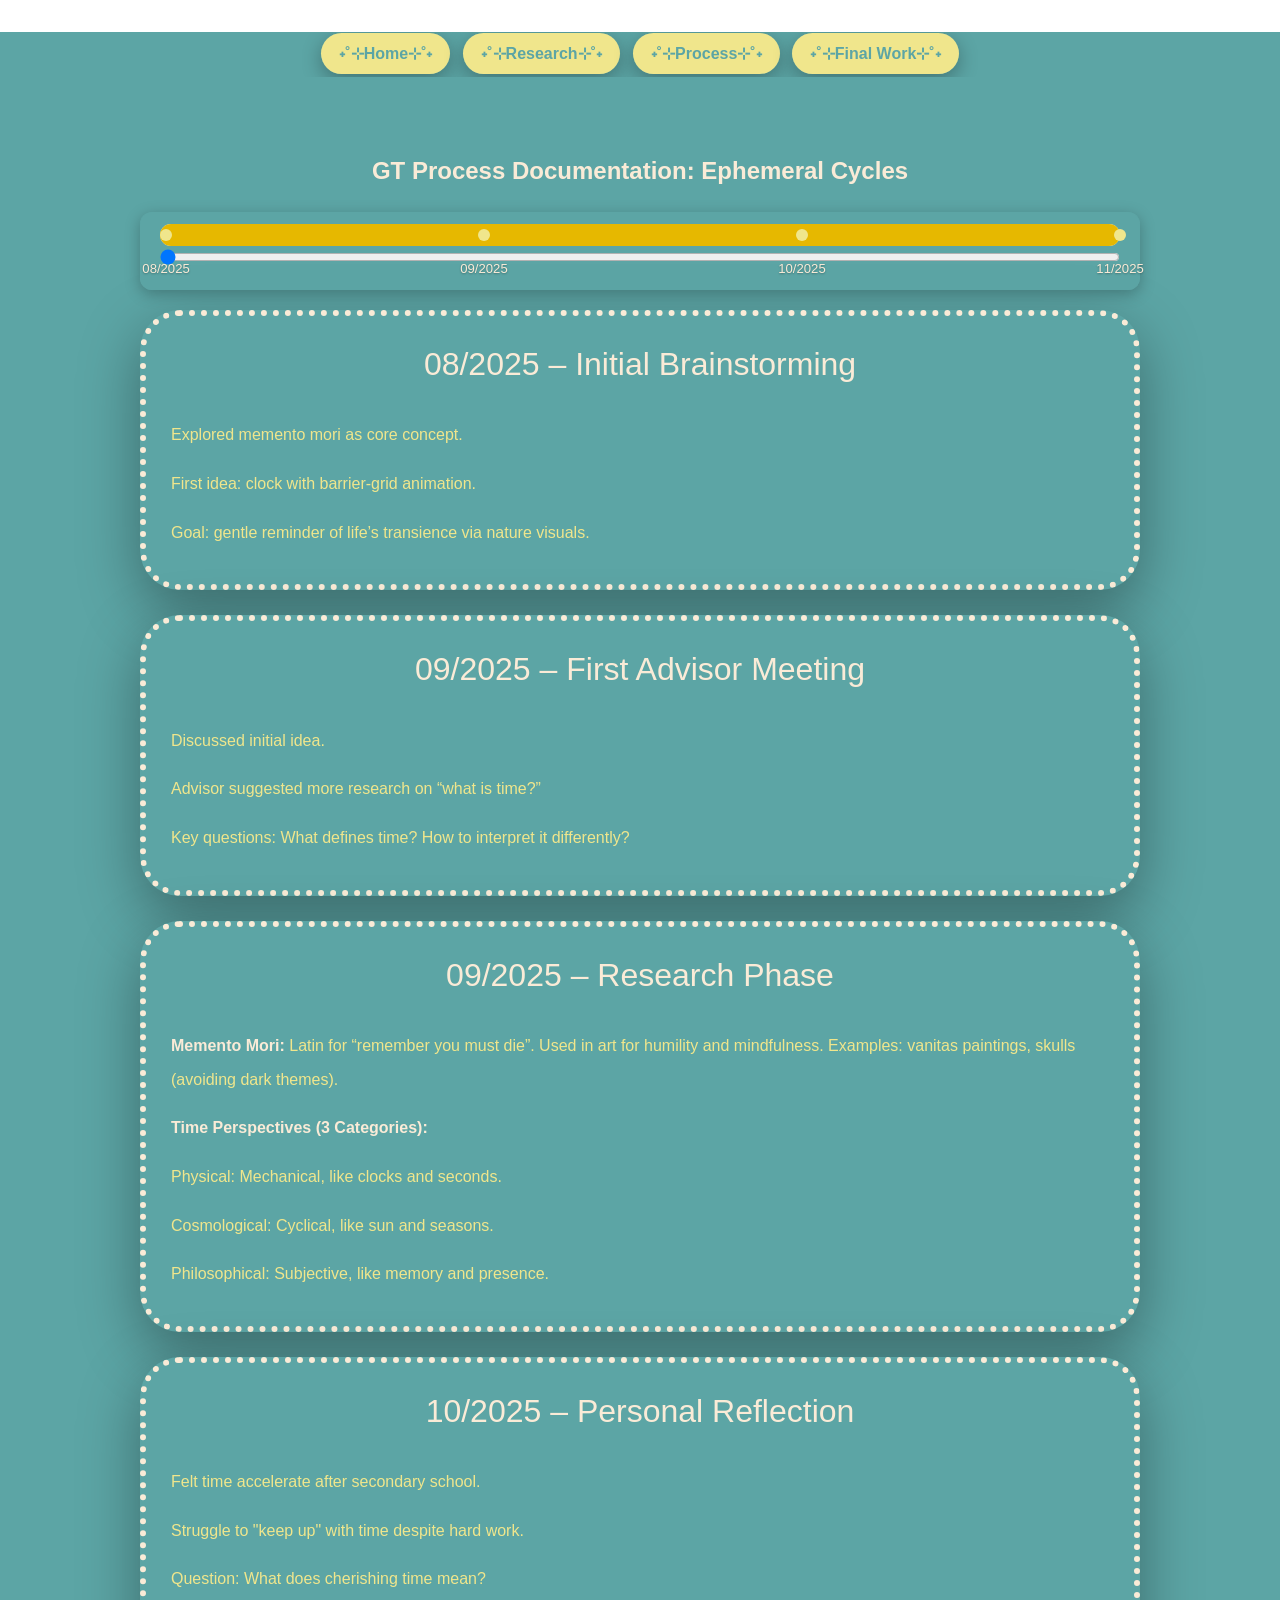
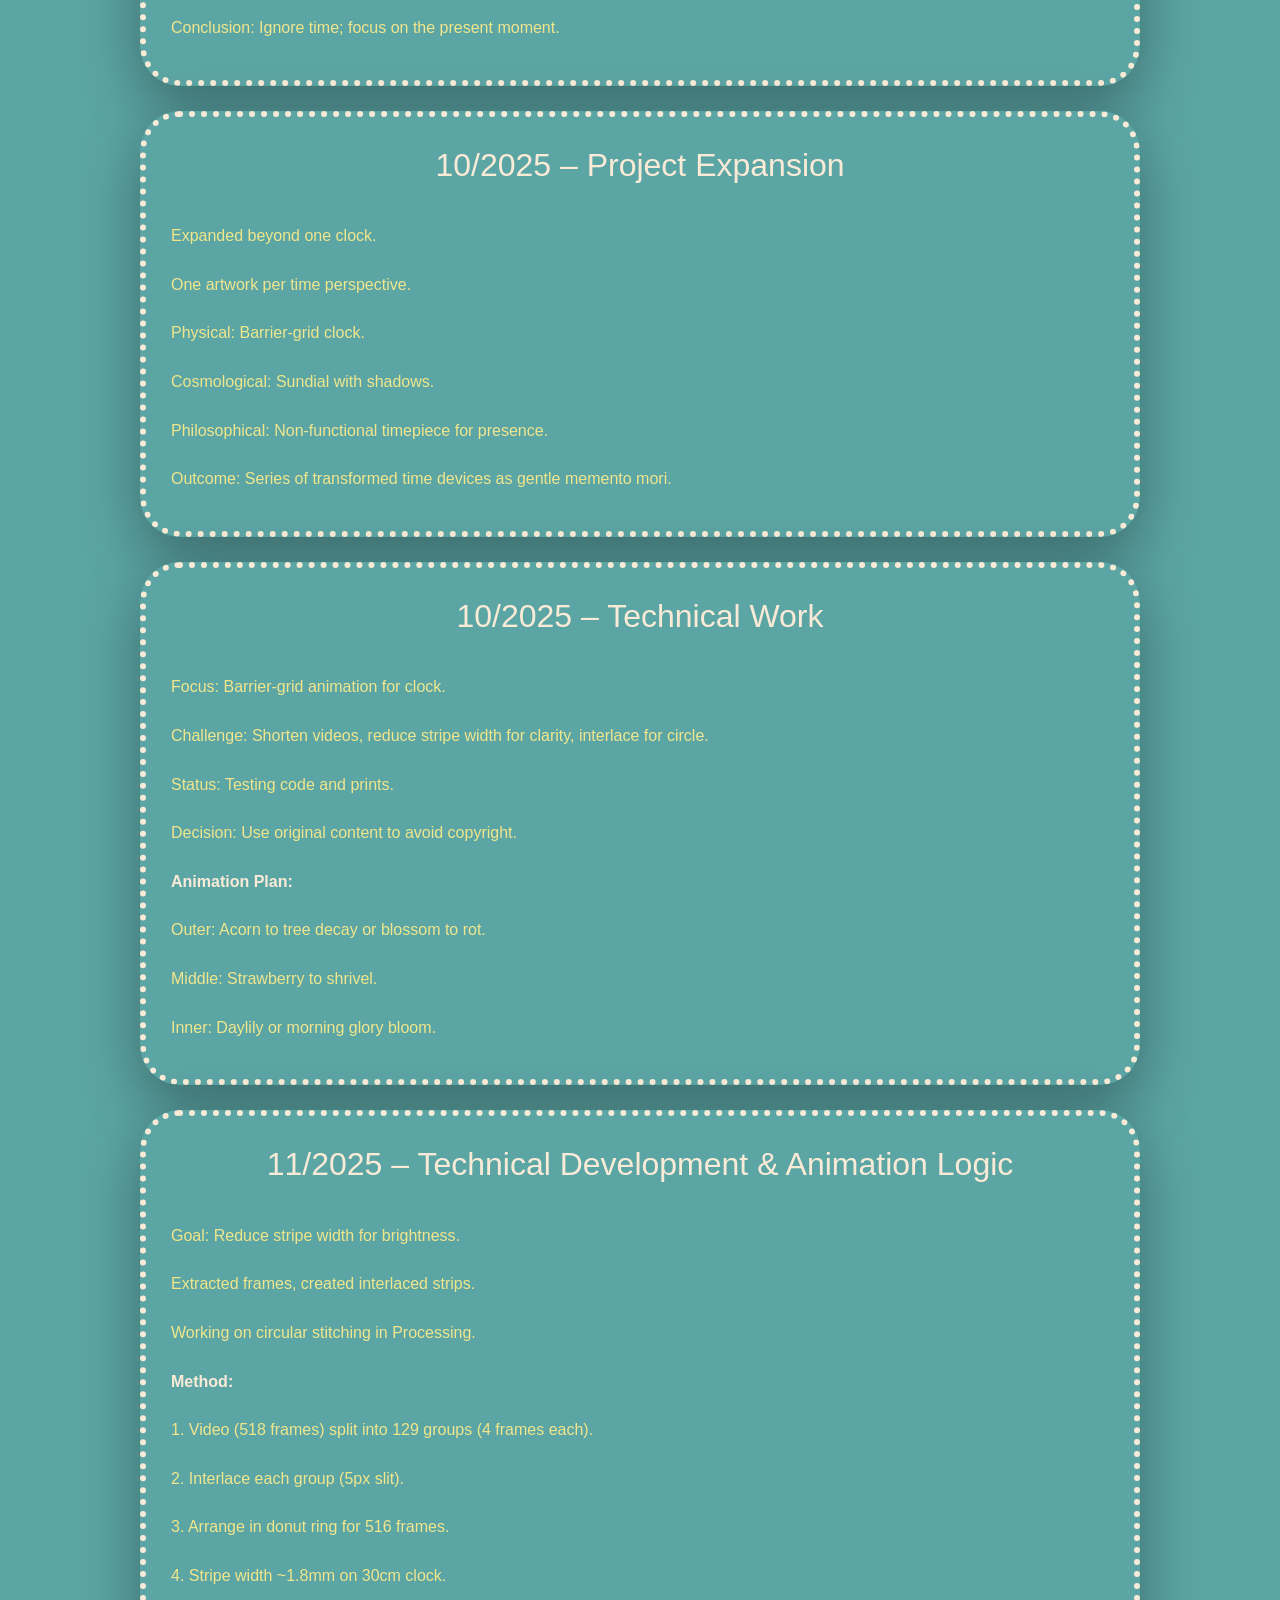
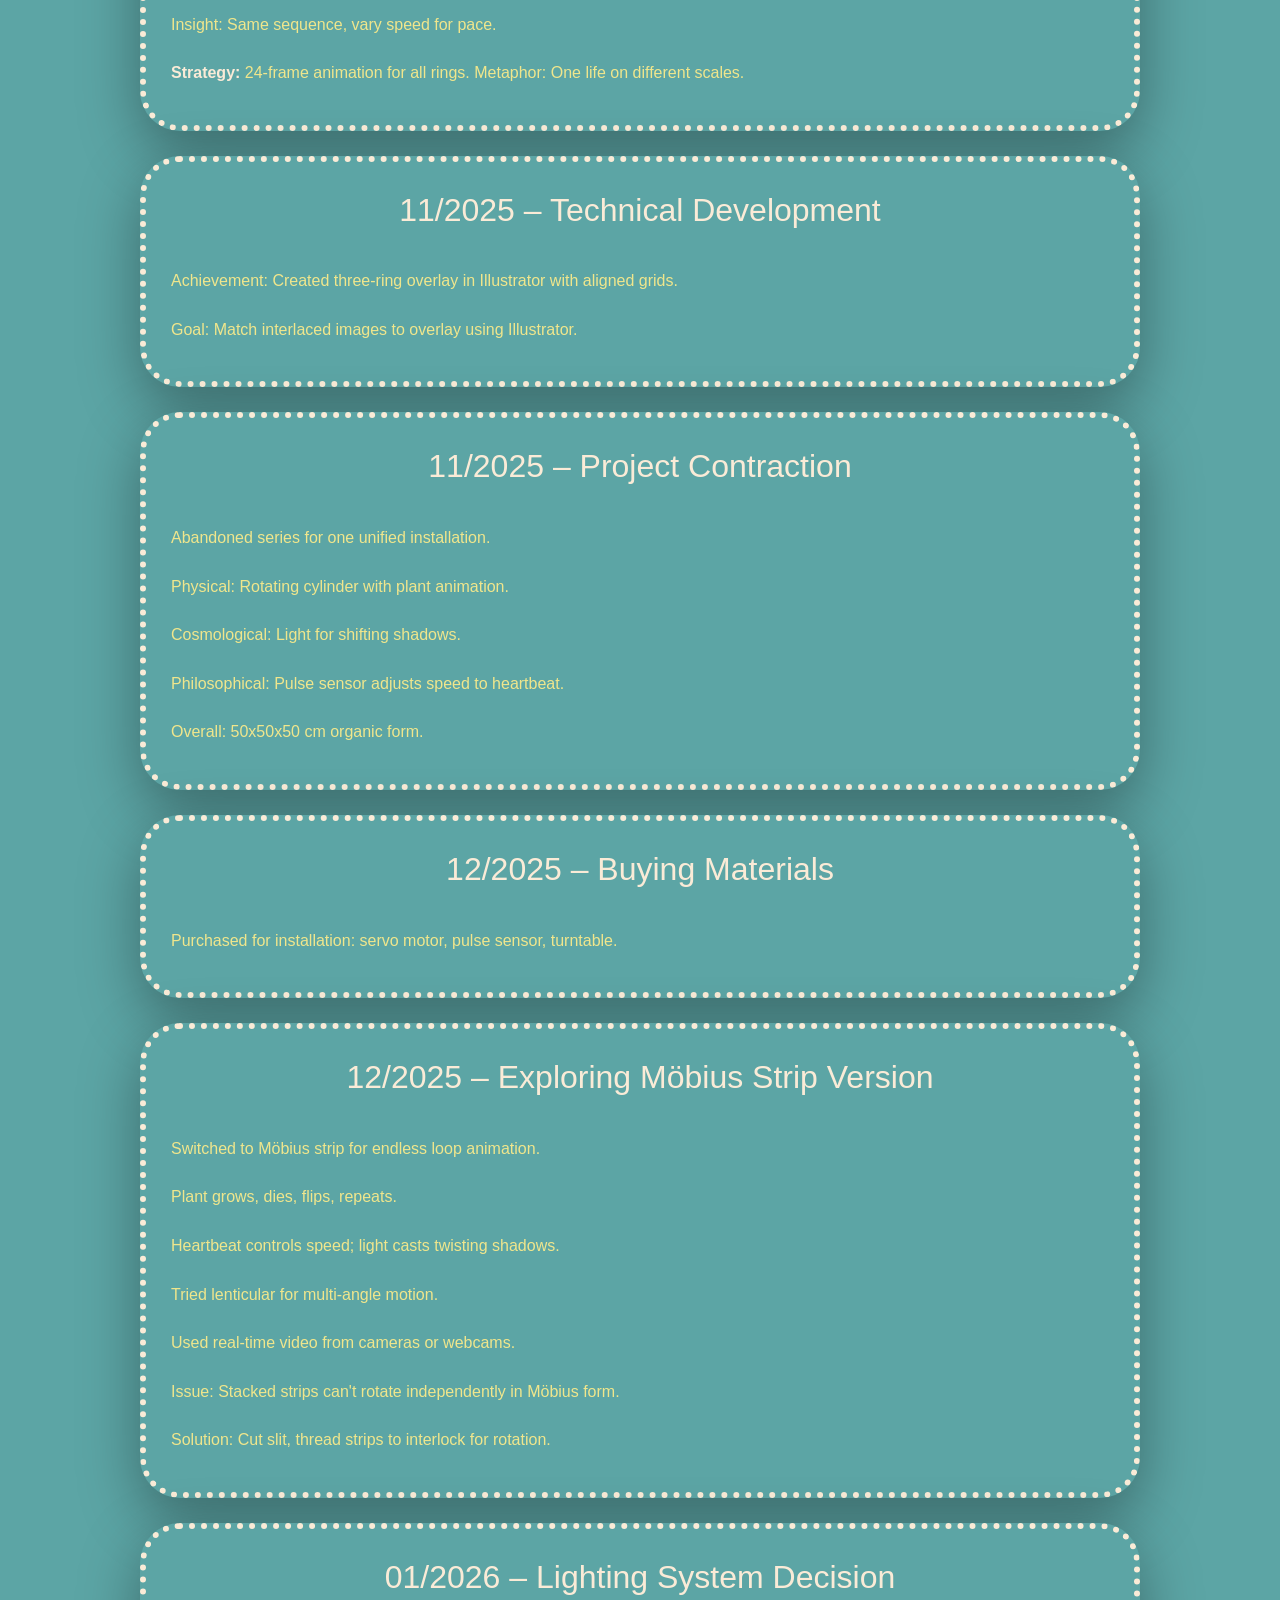
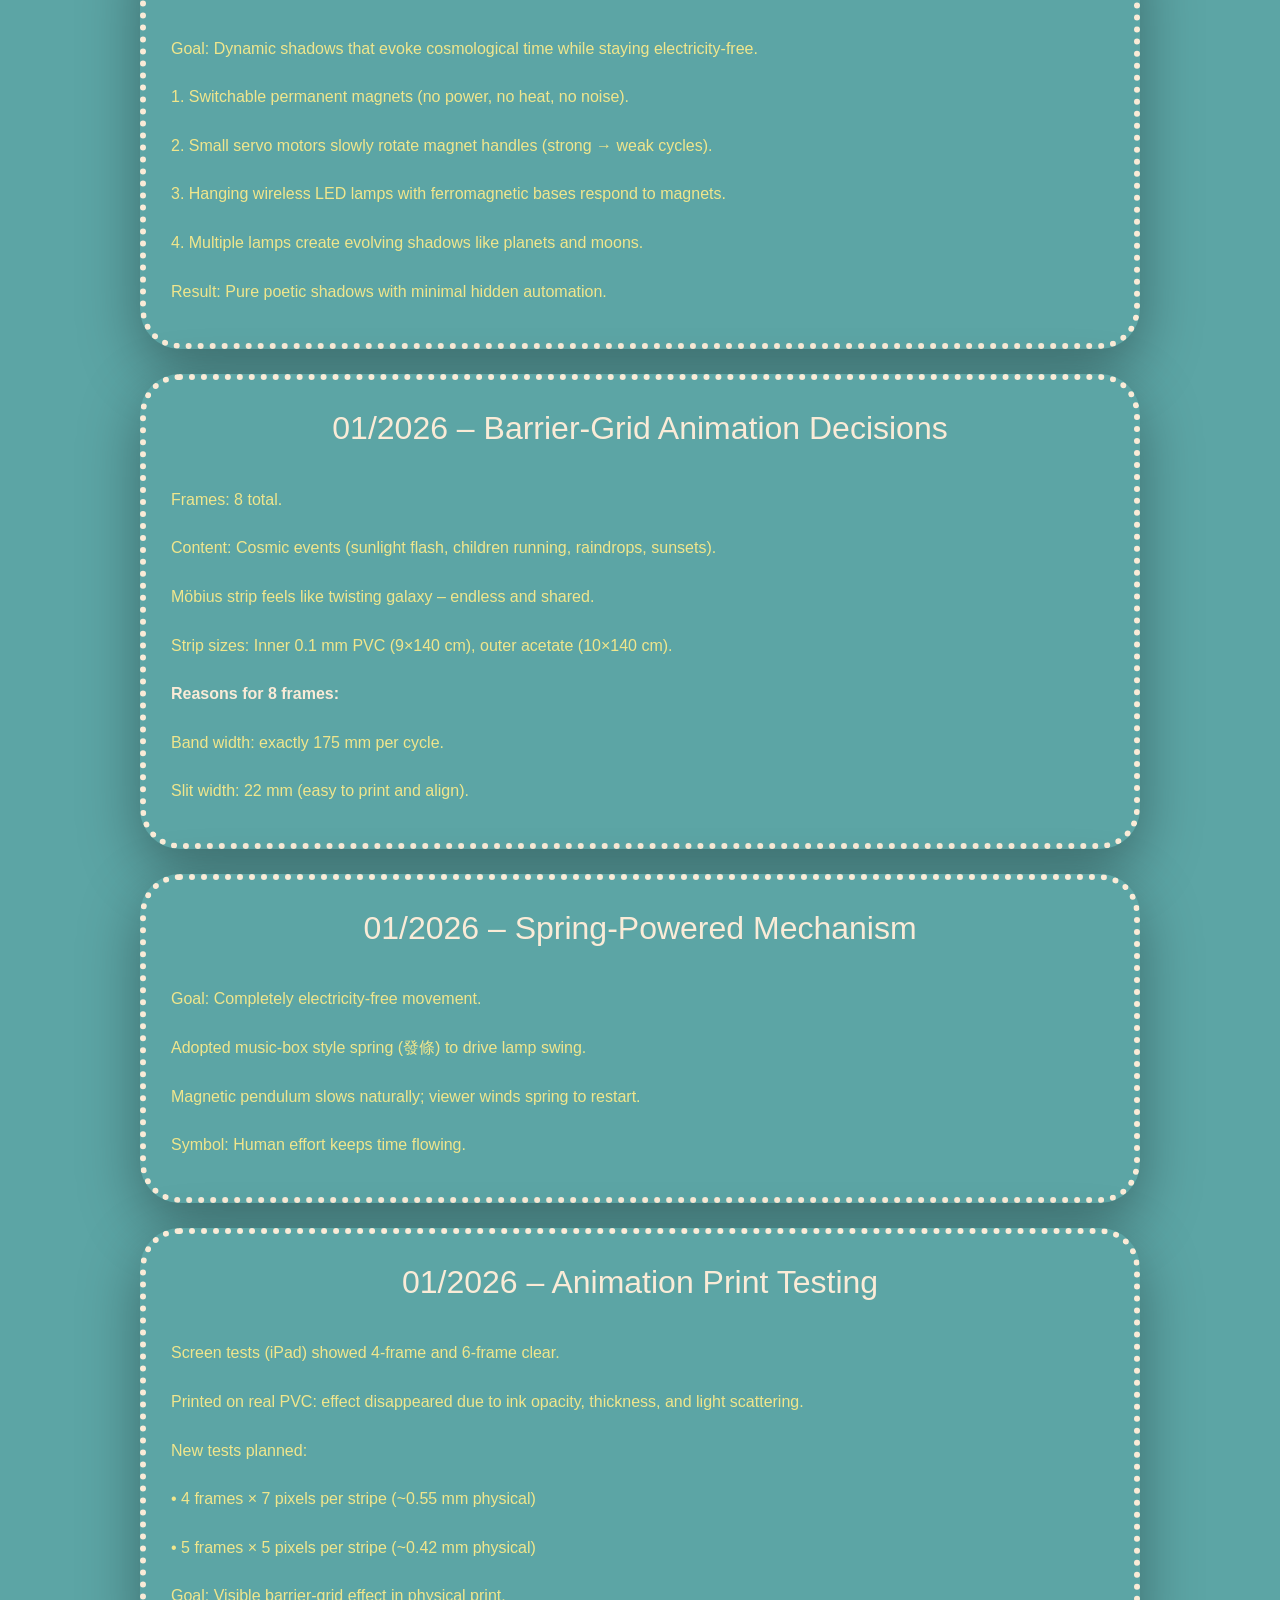
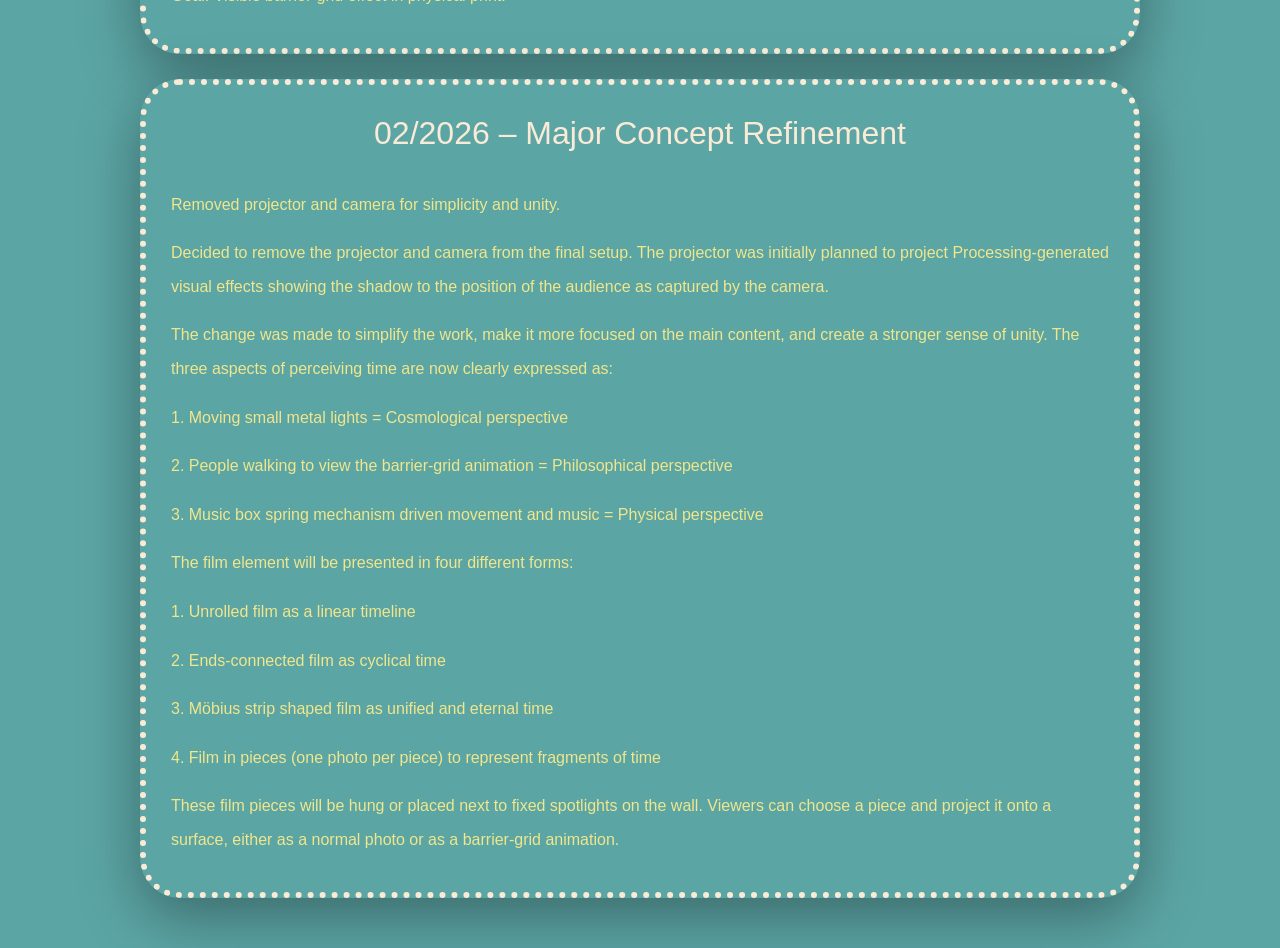
==== process.html @ 2966fc2b "GT0305" ====
<!DOCTYPE html>
<html lang="en">

<head>
    <meta charset="UTF-8">
    <meta name="viewport" content="width=device-width, initial-scale=1.0">
    <title>Process - Ephemeral Cycles</title>
    <script src="https://d3js.org/d3.v7.min.js"></script>
    <link rel="stylesheet" href="style.css">
    <style>
        /* Timeline Bar Styles */
        .timeline-container {
            position: sticky;
            top: 0;
            background: rgba(92, 165, 165, 0.95);
            padding: 12px 20px;
            margin: 20px auto;
            max-width: 1000px;
            z-index: 100;
            border-radius: 12px;
            box-shadow: 0 4px 15px rgba(0, 0, 0, 0.25);
        }

        .timeline {
            position: relative;
            height: 22px;
            background: antiquewhite;
            border-radius: 11px;
        }

        .timeline-slider {
            width: 100%;
            height: 22px;
            cursor: pointer;
        }

        .timeline-points {
            position: absolute;
            top: 0;
            left: 0;
            width: 100%;
            height: 100%;
            display: flex;
            justify-content: space-between;
            align-items: center;
        }

        .timeline-point {
            width: 12px;
            height: 12px;
            background: khaki;
            border-radius: 50%;
            position: relative;
            cursor: pointer;
        }

        .timeline-label {
            position: absolute;
            top: 28px;
            /* Moved lower to avoid slider knob */
            left: 50%;
            transform: translateX(-50%);
            font-size: 0.82em;
            color: antiquewhite;
            white-space: nowrap;
            text-shadow: 0 1px 2px rgba(0, 0, 0, 0.3);
        }

        .timeline-progress {
            height: 100%;
            background: #e6b800;
            /* Warm gold for strong contrast */
            border-radius: 11px;
            transition: width 0.3s ease;
        }
    </style>
</head>

<body>

    <nav>
        <ul>
            <li><a href="index.html" class="view-more-btn">˖˚⊹Home⊹˚˖</a></li>
            <li><a href="research.html" class="view-more-btn">˖˚⊹Research⊹˚˖</a></li>
            <li><a href="process.html" class="view-more-btn">˖˚⊹Process⊹˚˖</a></li>
            <li><a href="final-work.html" class="view-more-btn">˖˚⊹Final Work⊹˚˖</a></li>
        </ul>
    </nav>

    <section id="process">
        <h2>GT Process Documentation: Ephemeral Cycles</h2>

        <!-- Timeline Bar -->
        <div class="timeline-container">
            <div class="timeline">
                <div class="timeline-progress" id="timeline-progress"></div>
                <div class="timeline-points" id="timeline-points"></div>
            </div>
            <input type="range" class="timeline-slider" id="timeline-slider" min="0" max="0" value="0" step="1">
        </div>

        <div class="process-list">

            <!-- Initial Brainstorming -->
            <div class="process-entry" id="entry-0">
                <div class="process-title">08/2025 – Initial Brainstorming</div>
                <div class="process-body">
                    <div class="process-text">
                        <div class="process-points">
                            <div>Explored memento mori as core concept.</div>
                            <div>First idea: clock with barrier-grid animation.</div>
                            <div>Goal: gentle reminder of life’s transience via nature visuals.</div>
                        </div>
                    </div>
                </div>
            </div>

            <!-- First Advisor Meeting -->
            <div class="process-entry" id="entry-1">
                <div class="process-title">09/2025 – First Advisor Meeting</div>
                <div class="process-body">
                    <div class="process-text">
                        <div class="process-points">
                            <div>Discussed initial idea.</div>
                            <div>Advisor suggested more research on “what is time?”</div>
                            <div>Key questions: What defines time? How to interpret it differently?</div>
                        </div>
                    </div>
                </div>
            </div>

            <!-- Research Phase -->
            <div class="process-entry" id="entry-2">
                <div class="process-title">09/2025 – Research Phase</div>
                <div class="process-body">
                    <div class="process-text">
                        <div class="process-points">
                            <div><strong>Memento Mori:</strong> Latin for “remember you must die”. Used in art for
                                humility and mindfulness. Examples: vanitas paintings, skulls (avoiding dark themes).
                            </div>
                            <div><strong>Time Perspectives (3 Categories):</strong></div>
                            <div>Physical: Mechanical, like clocks and seconds.</div>
                            <div>Cosmological: Cyclical, like sun and seasons.</div>
                            <div>Philosophical: Subjective, like memory and presence.</div>
                        </div>
                    </div>
                </div>
            </div>

            <!-- Personal Reflection -->
            <div class="process-entry" id="entry-3">
                <div class="process-title">10/2025 – Personal Reflection</div>
                <div class="process-body">
                    <div class="process-text">
                        <div class="process-points">
                            <div>Felt time accelerate after secondary school.</div>
                            <div>Struggle to "keep up" with time despite hard work.</div>
                            <div>Question: What does cherishing time mean?</div>
                            <div>Conclusion: Ignore time; focus on the present moment.</div>
                        </div>
                    </div>
                </div>
            </div>

            <!-- Project Expansion -->
            <div class="process-entry" id="entry-4">
                <div class="process-title">10/2025 – Project Expansion</div>
                <div class="process-body">
                    <div class="process-text">
                        <div class="process-points">
                            <div>Expanded beyond one clock.</div>
                            <div>One artwork per time perspective.</div>
                            <div>Physical: Barrier-grid clock.</div>
                            <div>Cosmological: Sundial with shadows.</div>
                            <div>Philosophical: Non-functional timepiece for presence.</div>
                            <div>Outcome: Series of transformed time devices as gentle memento mori.</div>
                        </div>
                    </div>
                </div>
            </div>

            <!-- Technical Work -->
            <div class="process-entry" id="entry-5">
                <div class="process-title">10/2025 – Technical Work</div>
                <div class="process-body">
                    <div class="process-text">
                        <div class="process-points">
                            <div>Focus: Barrier-grid animation for clock.</div>
                            <div>Challenge: Shorten videos, reduce stripe width for clarity, interlace for circle.</div>
                            <div>Status: Testing code and prints.</div>
                            <div>Decision: Use original content to avoid copyright.</div>
                            <div><strong>Animation Plan:</strong></div>
                            <div>Outer: Acorn to tree decay or blossom to rot.</div>
                            <div>Middle: Strawberry to shrivel.</div>
                            <div>Inner: Daylily or morning glory bloom.</div>
                        </div>
                    </div>
                </div>
            </div>

            <!-- Technical Development & Animation Logic -->
            <div class="process-entry" id="entry-6">
                <div class="process-title">11/2025 – Technical Development & Animation Logic</div>
                <div class="process-body">
                    <div class="process-text">
                        <div class="process-points">
                            <div>Goal: Reduce stripe width for brightness.</div>
                            <div>Extracted frames, created interlaced strips.</div>
                            <div>Working on circular stitching in Processing.</div>
                            <div><strong>Method:</strong></div>
                            <div>1. Video (518 frames) split into 129 groups (4 frames each).</div>
                            <div>2. Interlace each group (5px slit).</div>
                            <div>3. Arrange in donut ring for 516 frames.</div>
                            <div>4. Stripe width ~1.8mm on 30cm clock.</div>
                            <div>Insight: Same sequence, vary speed for pace.</div>
                            <div><strong>Strategy:</strong> 24-frame animation for all rings. Metaphor: One life on
                                different scales.</div>
                        </div>
                    </div>
                </div>
            </div>

            <!-- Technical Development -->
            <div class="process-entry" id="entry-7">
                <div class="process-title">11/2025 – Technical Development</div>
                <div class="process-body">
                    <div class="process-text">
                        <div class="process-points">
                            <div>Achievement: Created three-ring overlay in Illustrator with aligned grids.</div>
                            <div>Goal: Match interlaced images to overlay using Illustrator.</div>
                        </div>
                    </div>
                </div>
            </div>

            <!-- Project Contraction -->
            <div class="process-entry" id="entry-8">
                <div class="process-title">11/2025 – Project Contraction</div>
                <div class="process-body">
                    <div class="process-text">
                        <div class="process-points">
                            <div>Abandoned series for one unified installation.</div>
                            <div>Physical: Rotating cylinder with plant animation.</div>
                            <div>Cosmological: Light for shifting shadows.</div>
                            <div>Philosophical: Pulse sensor adjusts speed to heartbeat.</div>
                            <div>Overall: 50x50x50 cm organic form.</div>
                        </div>
                    </div>
                </div>
            </div>

            <!-- Buying Materials -->
            <div class="process-entry" id="entry-9">
                <div class="process-title">12/2025 – Buying Materials</div>
                <div class="process-body">
                    <div class="process-text">
                        <div class="process-points">
                            <div>Purchased for installation: servo motor, pulse sensor, turntable.</div>
                        </div>
                    </div>
                </div>
            </div>

            <!-- Exploring Möbius Strip Version -->
            <div class="process-entry" id="entry-10">
                <div class="process-title">12/2025 – Exploring Möbius Strip Version</div>
                <div class="process-body">
                    <div class="process-text">
                        <div class="process-points">
                            <div>Switched to Möbius strip for endless loop animation.</div>
                            <div>Plant grows, dies, flips, repeats.</div>
                            <div>Heartbeat controls speed; light casts twisting shadows.</div>
                            <div>Tried lenticular for multi-angle motion.</div>
                            <div>Used real-time video from cameras or webcams.</div>
                            <div>Issue: Stacked strips can't rotate independently in Möbius form.</div>
                            <div>Solution: Cut slit, thread strips to interlock for rotation.</div>
                        </div>
                    </div>
                </div>
            </div>

            <!-- Lighting System Decision -->
            <div class="process-entry" id="entry-11">
                <div class="process-title">01/2026 – Lighting System Decision</div>
                <div class="process-body">
                    <div class="process-text">
                        <div class="process-points">
                            <div>Goal: Dynamic shadows that evoke cosmological time while staying electricity-free.
                            </div>
                            <div>1. Switchable permanent magnets (no power, no heat, no noise).</div>
                            <div>2. Small servo motors slowly rotate magnet handles (strong → weak cycles).</div>
                            <div>3. Hanging wireless LED lamps with ferromagnetic bases respond to magnets.</div>
                            <div>4. Multiple lamps create evolving shadows like planets and moons.</div>
                            <div>Result: Pure poetic shadows with minimal hidden automation.</div>
                        </div>
                    </div>
                </div>
            </div>

            <!-- Barrier-Grid Animation Decisions -->
            <div class="process-entry" id="entry-12">
                <div class="process-title">01/2026 – Barrier-Grid Animation Decisions</div>
                <div class="process-body">
                    <div class="process-text">
                        <div class="process-points">
                            <div>Frames: 8 total.</div>
                            <div>Content: Cosmic events (sunlight flash, children running, raindrops, sunsets).</div>
                            <div>Möbius strip feels like twisting galaxy – endless and shared.</div>
                            <div>Strip sizes: Inner 0.1 mm PVC (9×140 cm), outer acetate (10×140 cm).</div>
                            <div><strong>Reasons for 8 frames:</strong></div>
                            <div>Band width: exactly 175 mm per cycle.</div>
                            <div>Slit width: 22 mm (easy to print and align).</div>
                        </div>
                    </div>
                </div>
            </div>

            <!-- Spring-Powered Mechanism -->
            <div class="process-entry" id="entry-13">
                <div class="process-title">01/2026 – Spring-Powered Mechanism</div>
                <div class="process-body">
                    <div class="process-text">
                        <div class="process-points">
                            <div>Goal: Completely electricity-free movement.</div>
                            <div>Adopted music-box style spring (發條) to drive lamp swing.</div>
                            <div>Magnetic pendulum slows naturally; viewer winds spring to restart.</div>
                            <div>Symbol: Human effort keeps time flowing.</div>
                        </div>
                    </div>
                </div>
            </div>

            <!-- Animation Print Testing -->
            <div class="process-entry" id="entry-14">
                <div class="process-title">01/2026 – Animation Print Testing</div>
                <div class="process-body">
                    <div class="process-text">
                        <div class="process-points">
                            <div>Screen tests (iPad) showed 4-frame and 6-frame clear.</div>
                            <div>Printed on real PVC: effect disappeared due to ink opacity, thickness, and light
                                scattering.</div>
                            <div>New tests planned:</div>
                            <div>• 4 frames × 7 pixels per stripe (~0.55 mm physical)</div>
                            <div>• 5 frames × 5 pixels per stripe (~0.42 mm physical)</div>
                            <div>Goal: Visible barrier-grid effect in physical print.</div>
                        </div>
                    </div>
                </div>
            </div>

            <!-- Major Concept Refinement -->
            <div class="process-entry" id="entry-15">
                <div class="process-title">02/2026 – Major Concept Refinement</div>
                <div class="process-body">
                    <div class="process-text">
                        <div class="process-points">
                            <div>Removed projector and camera for simplicity and unity.</div>
                            <div>Decided to remove the projector and camera from the final setup. The projector was
                                initially planned to project Processing-generated visual effects showing the shadow to
                                the position of the audience as captured by the camera.</div>
                                <div>The change was made to simplify the work, make it more focused on the main content, and
                                create a stronger sense of unity. The three aspects of perceiving time are now clearly
                                expressed as:</div>
                                <div>1. Moving small metal lights = Cosmological perspective</div>
                                <div>2. People walking to view the barrier-grid animation = Philosophical perspective</div>
                                <div>3. Music box spring mechanism driven movement and music = Physical perspective</div>
                                <div>The film element will be presented in four different forms:</div>
                                <div>1. Unrolled film as a linear timeline</div>
                                <div>2. Ends-connected film as cyclical time</div>
                                <div>3. Möbius strip shaped film as unified and eternal time</div>
                                <div>4. Film in pieces (one photo per piece) to represent fragments of time</div>
                                <div>These film pieces will be hung or placed next to fixed spotlights on the wall. Viewers
                                can choose a piece and project it onto a surface, either as a normal photo or as a
                                barrier-grid animation.
                            </div>
                        </div>
                    </div>
                </div>
            </div>

        </div>
    </section>

    <!-- Back to Top -->
    <button id="back-to-top" title="Back to Top">^</button>

    <!-- Drawing Lightbox -->
    <div id="drawing-lightbox">
        <span class="drawing-close">×</span>
        <span class="drawing-nav" id="drawing-prev"> ← </span>
        <span class="drawing-nav" id="drawing-next"> → </span>
        <img id="drawing-img">
    </div>

    <!-- Loader -->
    <div id="loader">
        <div class="hourglass"></div>
        <p>It is almost done! Please wait~</p>
    </div>

    <script>
        // Back to top
        const btt = document.getElementById('back-to-top');
        window.addEventListener('scroll', () => {
            btt.classList.toggle('show', window.scrollY > 500);
        });
        btt.onclick = () => window.scrollTo({ top: 0, behavior: 'smooth' });

        // Loader
        window.addEventListener('load', () => {
            document.body.classList.add('loaded');
            initTimeline();
        });

        // Timeline JS - grouped by unique month label
        function initTimeline() {
            const entries = document.querySelectorAll('.process-entry');
            const slider = document.getElementById('timeline-slider');
            const progress = document.getElementById('timeline-progress');
            const pointsContainer = document.getElementById('timeline-points');

            // Group by month label (first part of title)
            const monthMap = new Map();
            entries.forEach((entry, index) => {
                const month = entry.querySelector('.process-title').textContent.split(' – ')[0];
                if (!monthMap.has(month)) {
                    monthMap.set(month, index);
                }
            });

            // Create one point per unique month
            Array.from(monthMap).forEach(([month, firstIndex], i) => {
                const point = document.createElement('div');
                point.classList.add('timeline-point');
                point.style.left = `${(i / (monthMap.size - 1)) * 100}%`;
                point.onclick = () => scrollToEntry(firstIndex);

                const label = document.createElement('div');
                label.classList.add('timeline-label');
                label.textContent = month;
                point.appendChild(label);

                pointsContainer.appendChild(point);
            });

            slider.max = entries.length - 1;

            slider.oninput = (e) => {
                const value = parseInt(e.target.value);
                progress.style.width = `${(value / slider.max) * 100}%`;
                scrollToEntry(value);
            };
        }

        function scrollToEntry(index) {
            const entry = document.getElementById(`entry-${index}`);
            if (entry) entry.scrollIntoView({ behavior: 'smooth', block: 'start' });
        }

        // Drawing lightbox
        const lightbox = document.getElementById('drawing-lightbox');
        const img = document.getElementById('drawing-img');
        let currentIndex = 0;
        const images = ['images/sketch1.png', 'images/sketch2.png', 'images/sketch3.png', 'images/sketch4.png', 'images/sketch5.png'];

        document.querySelectorAll('.process-gallery img').forEach((el, i) => {
            el.onclick = () => {
                currentIndex = i;
                img.src = images[i];
                lightbox.style.display = 'flex';
            };
        });

        document.querySelector('.drawing-close').onclick = () => lightbox.style.display = 'none';
        document.getElementById('drawing-prev').onclick = (e) => {
            e.stopPropagation();
            currentIndex = (currentIndex - 1 + images.length) % images.length;
            img.src = images[currentIndex];
        };
        document.getElementById('drawing-next').onclick = (e) => {
            e.stopPropagation();
            currentIndex = (currentIndex + 1) % images.length;
            img.src = images[currentIndex];
        };
        lightbox.onclick = () => lightbox.style.display = 'none';
    </script>
</body>

</html>
---- style.css ----
* { margin: 0; padding: 0; box-sizing: border-box; }
html { background: white; scroll-behavior: smooth; }
body {
    background: rgb(92, 165, 165);
    color: khaki;
    font: 16px/1.8 Tahoma, sans-serif;
}

nav {
    margin: 2em auto;
    text-align: center;
    padding: 0 5px;
    overflow-x: auto;
    white-space: nowrap;
}

nav ul {
    display: inline-flex;
    gap: 0.8em;
    list-style: none;
    padding: 8px 0;
}

.view-more-btn {
    padding: 12px 18px;
    background: khaki;
    color: rgb(92, 165, 165);
    font-weight: bold;
    font-size: 1.05em Tahoma, sans-serif;
    border-radius: 50px;
    text-decoration: none;
    transition: all 0.3s;
    box-shadow: 0 6px 20px rgba(0,0,0,0.3);
}

.view-more-btn:hover {
    background: antiquewhite;
    transform: scale(1.05);
}

/* Main layout for home */
#home {
    padding: 40px 5vw 50px;
    background: rgb(92, 165, 165);
}

#home > h1 {
    text-align: center;
    font-size: 3em;
    color: antiquewhite;
    margin-bottom: 20px;
    text-shadow: 2px 2px 4px rgba(0,0,0,0.5);
}

.artist-statement {
    max-width: 800px;
    margin: 0 auto 40px;
    text-align: center;
    font-size: 1.2em;
    color: khaki;
}

/* Carousel */
.carousel {
    max-width: 1000px;
    margin: 0 auto;
    position: relative;
    overflow: hidden;
    border-radius: 20px;
    box-shadow: 0 20px 60px rgba(0,0,0,0.35);
}

.carousel-inner {
    display: flex;
    transition: transform 0.5s ease;
}

.carousel-item {
    min-width: 100%;
    height: 400px; /* Placeholder height */
    background: #ccc; /* Placeholder background */
    display: flex;
    align-items: center;
    justify-content: center;
    font-size: 2em;
    color: #333;
}

.carousel-item img {
    width: 100%;
    height: auto;
    object-fit: cover;
}

/* Main layout for process */
#process {
    padding: 40px 5vw 50px;
    background: rgb(92, 165, 165);
}

#process > h2 {
    text-align: center;
    font-size: 2.em;
    color: antiquewhite;
    margin-bottom: 10px;
}

.process-list {
    max-width: 1000px;
    margin: 0 auto;
    display: flex;
    flex-direction: column;
    gap: 25px;
}

.process-entry {
    background: rgb(92, 165, 165);
    border: dotted antiquewhite 6px;
    border-radius: 2.5em;
    padding: 20px 25px;
    box-shadow: 0 20px 60px rgba(0,0,0,0.35);
    transition: all 0.6s ease;
}

.process-entry:hover {
    transform: translateY(-12px);
    box-shadow: 0 40px 90px rgba(0,0,0,0.45);
}

.process-title {
    text-align: center;
    font-size: 2em;
    color: antiquewhite;
    margin-bottom: 25px;
}

.process-body {
    display: flex;
    flex-direction: column;
    gap: 20px;
    align-items: center;
}

@media (min-width: 900px) {
    .process-body {
        flex-direction: row;
        align-items: flex-start;
        justify-content: center;
        gap: 25px;
    }
}

.process-text {
    flex: 1;
    min-width: 0;
    text-align: center;
}

@media (min-width: 900px) {
    .process-text { text-align: left; }
}

.process-points {
    font-size: 1.em;
    line-height: 2.1;
    color: khaki;
}

.process-points div {
    margin-bottom: 15px;
}

.process-points strong {
    color: antiquewhite;
    font-size: 1.em;
}

/* Main layout for research */
#research {
    padding: 40px 5vw 50px;
    background: rgb(92, 165, 165);
}

#research > h2 {
    text-align: center;
    font-size: 2.em;
    color: antiquewhite;
    margin-bottom: 10px;
}

.research-list {
    max-width: 1000px;
    margin: 0 auto;
    display: flex;
    flex-direction: column;
    gap: 25px;
}

.research-entry {
    background: rgb(92, 165, 165);
    border: dotted antiquewhite 6px;
    border-radius: 2.5em;
    padding: 20px 25px;
    box-shadow: 0 20px 60px rgba(0,0,0,0.35);
    transition: all 0.6s ease;
}

.research-entry:hover {
    transform: translateY(-12px);
    box-shadow: 0 40px 90px rgba(0,0,0,0.45);
}

.research-title {
    text-align: center;
    font-size: 2em;
    color: antiquewhite;
    margin-bottom: 25px;
}

.research-body {
    display: flex;
    flex-direction: column;
    gap: 20px;
    align-items: center;
}

@media (min-width: 900px) {
    .research-body {
        flex-direction: row;
        align-items: flex-start;
        justify-content: center;
        gap: 25px;
    }
}

.research-text {
    flex: 1;
    min-width: 0;
    text-align: center;
}

@media (min-width: 900px) {
    .research-text { text-align: left; }
}

.research-points {
    font-size: 1.em;
    line-height: 2.1;
    color: khaki;
}

.research-points div {
    margin-bottom: 15px;
}

.research-points strong {
    color: antiquewhite;
    font-size: 1.em;
}

/* D3 Charts - FULLY RESPONSIVE */
.chart-container {
    width: 70%;
    max-width: 600px;
    margin: 0 auto;
}

.chart-container svg {
    width: 70% !important;
    height: auto !important;
    display: block;
}

/* Drawing Lightbox */
#drawing-lightbox {
    display: none;
    position: fixed;
    z-index: 9999;
    inset: 0;
    background: rgba(0,0,0,0.94);
    justify-content: center;
    align-items: center;
    cursor: pointer;
}

#drawing-lightbox img {
    max-width: 70%;
    max-height: 85vh;
    border-radius: 16px;
    box-shadow: 0 20px 60px rgba(0,0,0,0.8);
}

.drawing-close {
    position: absolute;
    top: 30px;
    left: 40px;
    color: #fff;
    font-size: 50bold;
    cursor: pointer;
}

.drawing-nav {
    position: absolute;
    top: 50%;
    font-size: 50px;
    color: #fff;
    cursor: pointer;
    user-select: none;
    padding: 0 20px;
    transform: translateY(-50%);
}

#drawing-prev { left: 30px; }
#drawing-next { right: 30px; }

/* Back to Top */
#back-to-top {
    position: fixed;
    bottom: 35px;
    right: 35px;
    width: 64px;
    height: 64px;
    background: khaki;
    color: rgb(92, 165, 165);
    border: none;
    border-radius: 50%;
    font-size: 32px;
    cursor: pointer;
    box-shadow: 0 10px 35px rgba(0,0,0,0.5);
    opacity: 0;
    visibility: hidden;
    transition: all 0.4s ease;
    z-index: 998;
}

#back-to-top.show {
    opacity: 1;
    visibility: visible;
}

#back-to-top:hover {
    background: antiquewhite;
    transform: scale(1.15);
}

/* Loader */
#loader {
    position: fixed;
    inset: 0;
    background: rgb(92, 165, 165);
    display: flex;
    flex-direction: column;
    align-items: center;
    justify-content: center;
    z-index: 9999;
    color: khaki;
    font-size: 1.8em;
    transition: opacity 0.8s ease-out;
}

.hourglass {
    width: 100px;
    height: 100px;
    border: 12px solid khaki;
    border-radius: 50%;
    border-top-color: transparent;
    border-bottom-color: transparent;
    animation: spin 1.4s linear infinite;
    margin-bottom: 40px;
}

@keyframes spin { to { transform: rotate(360deg); } }
.loaded #loader { opacity: 0; visibility: hidden; pointer-events: none; }
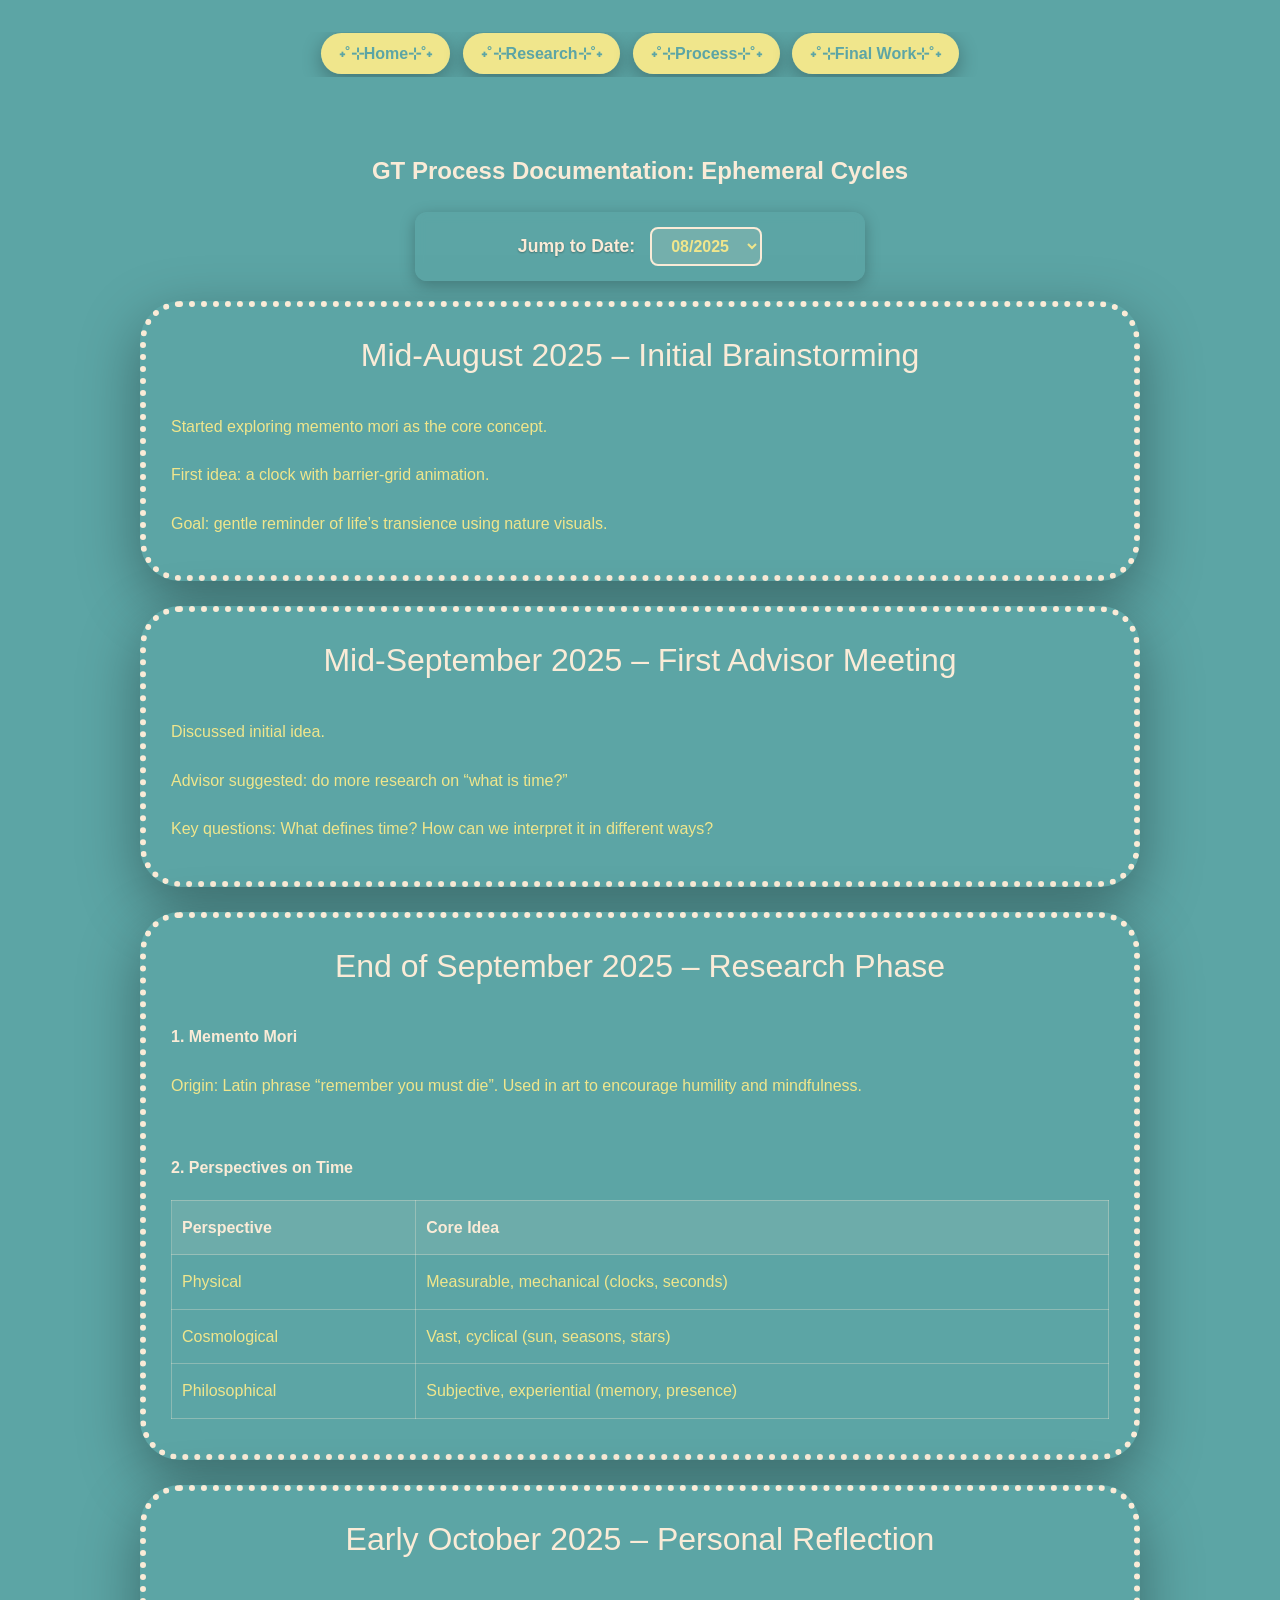
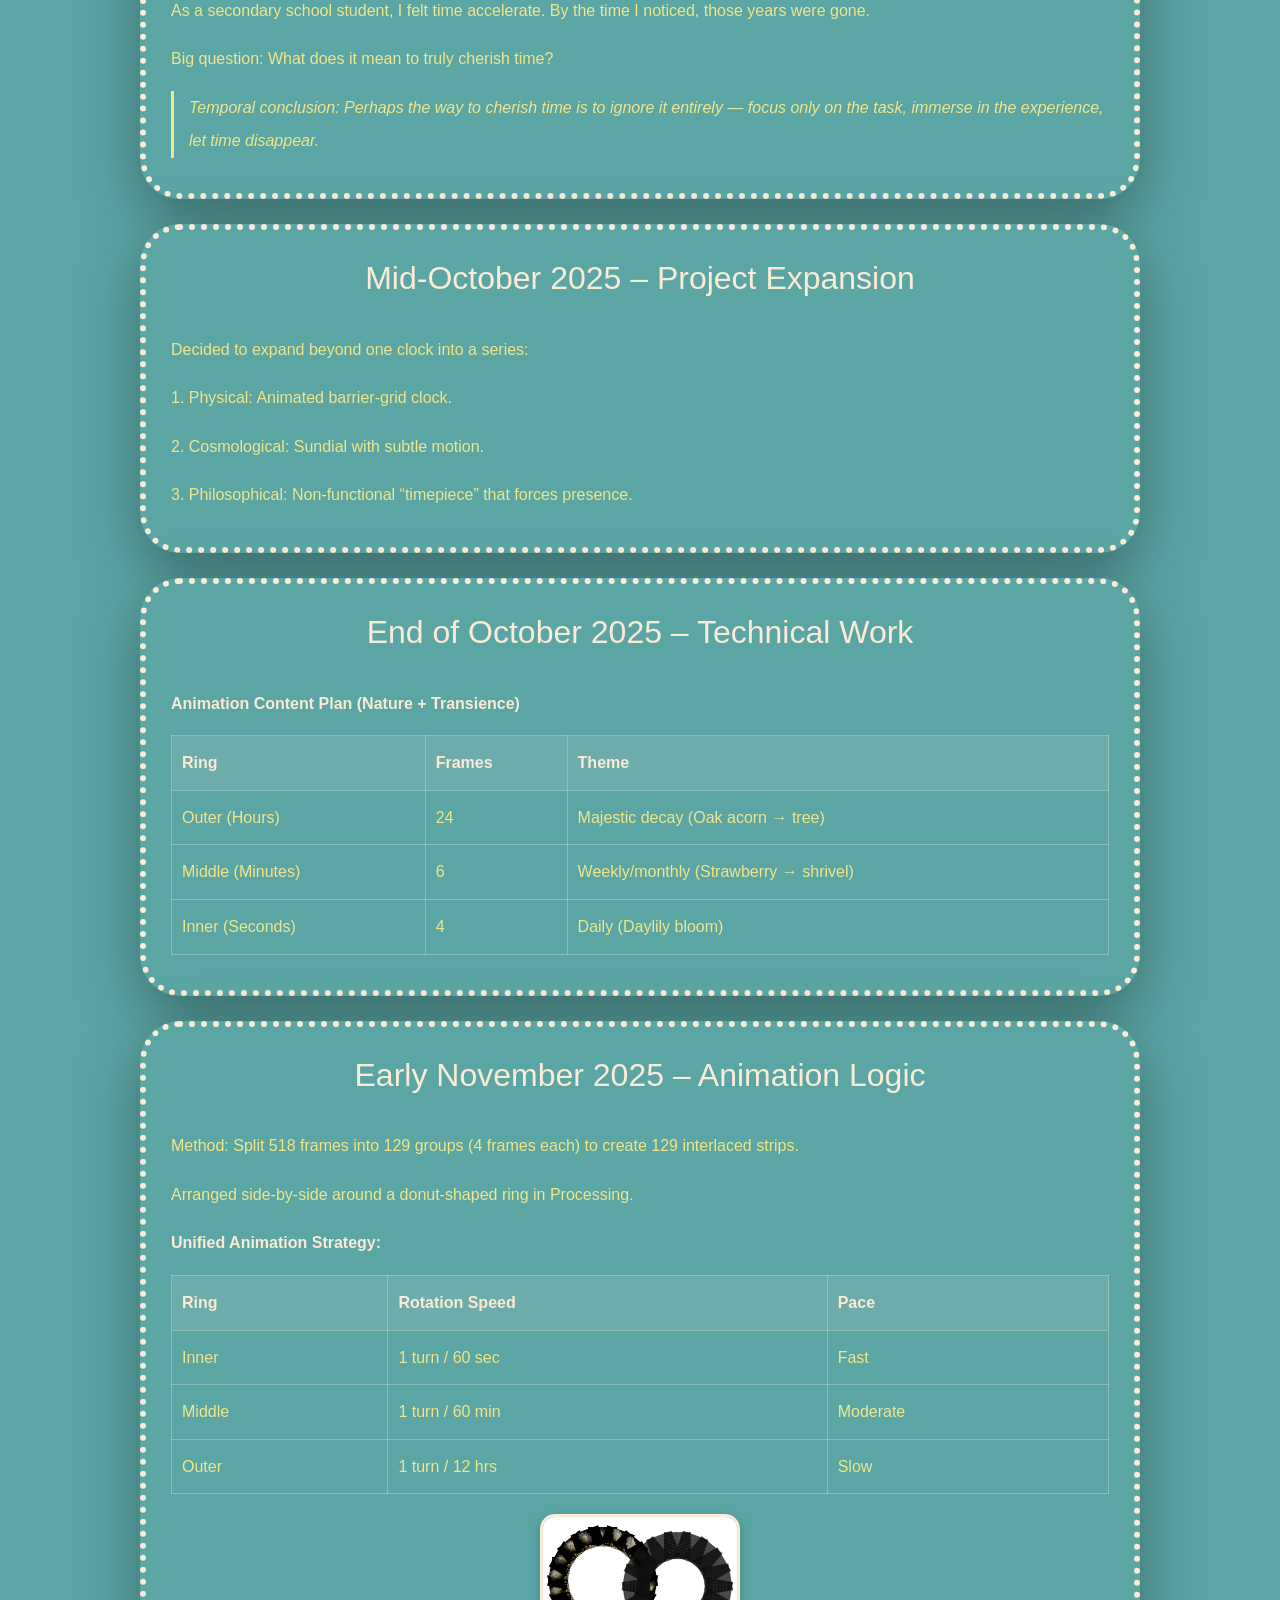
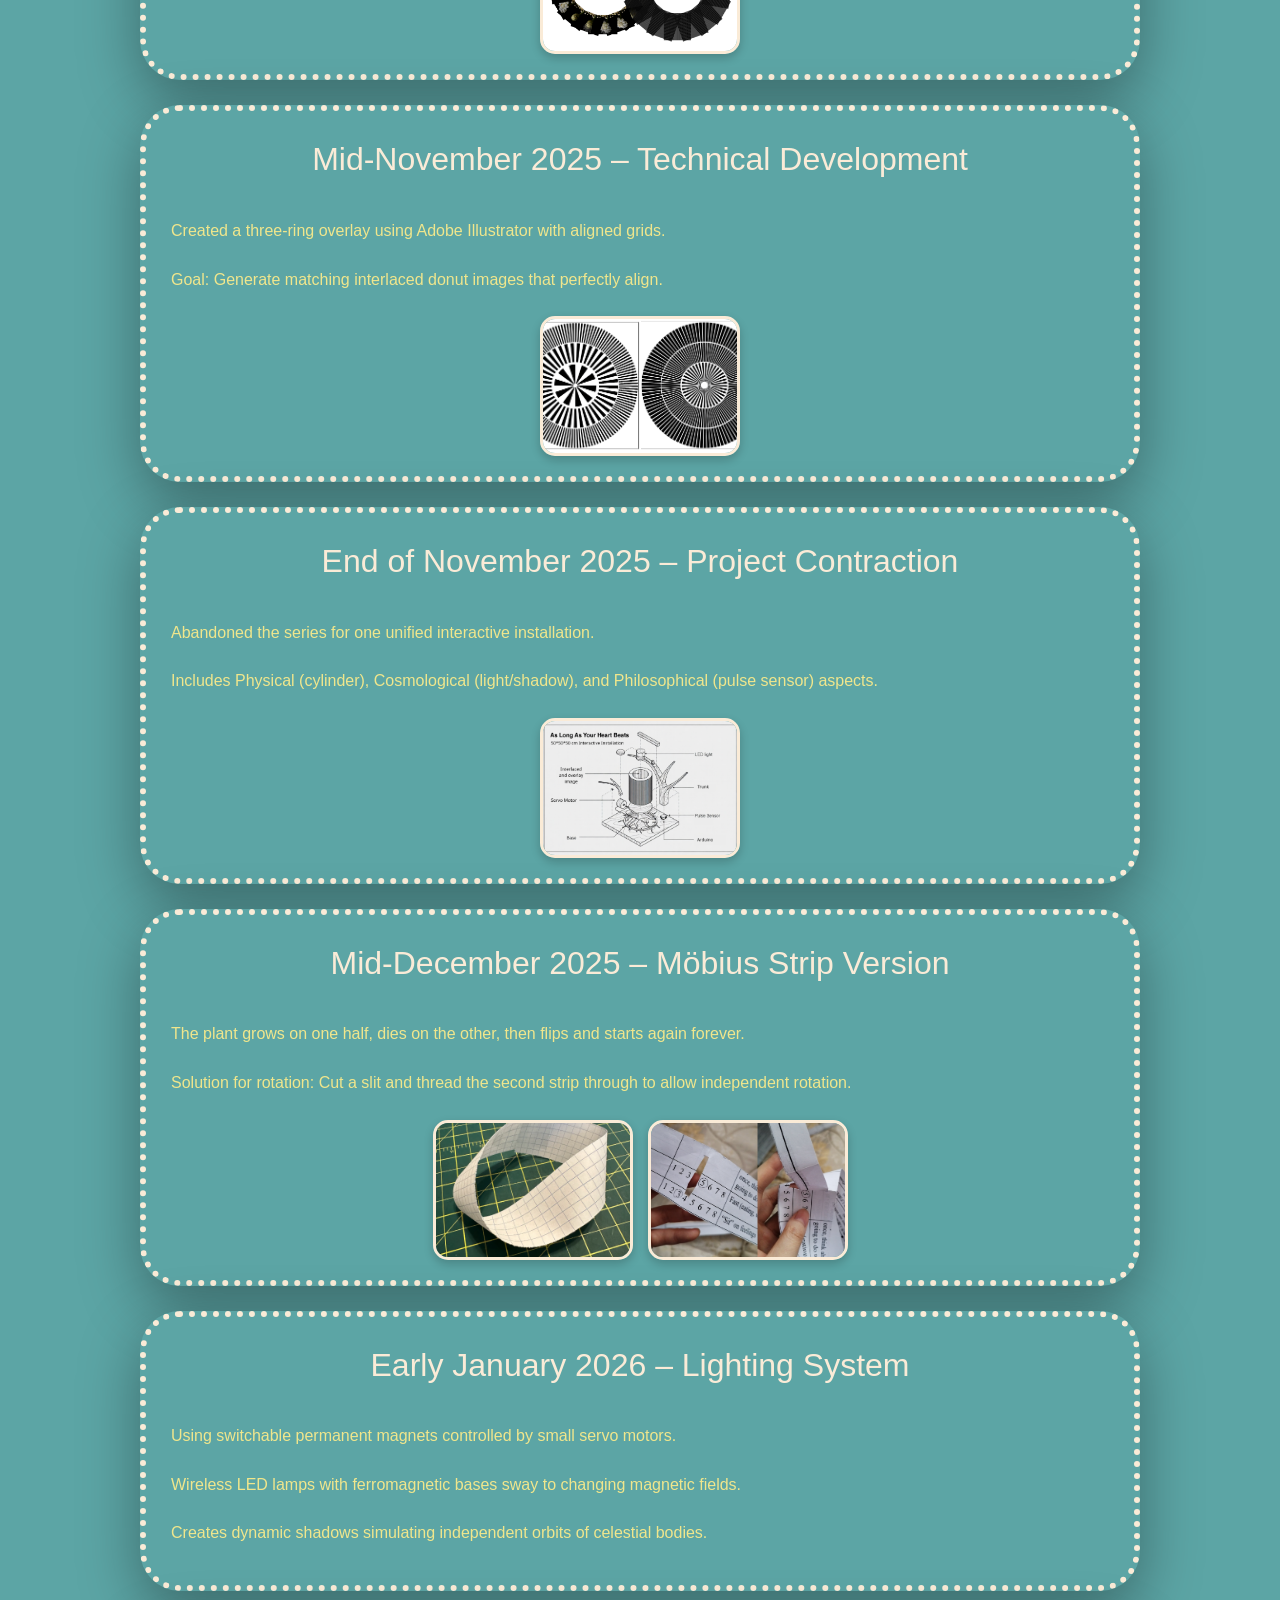
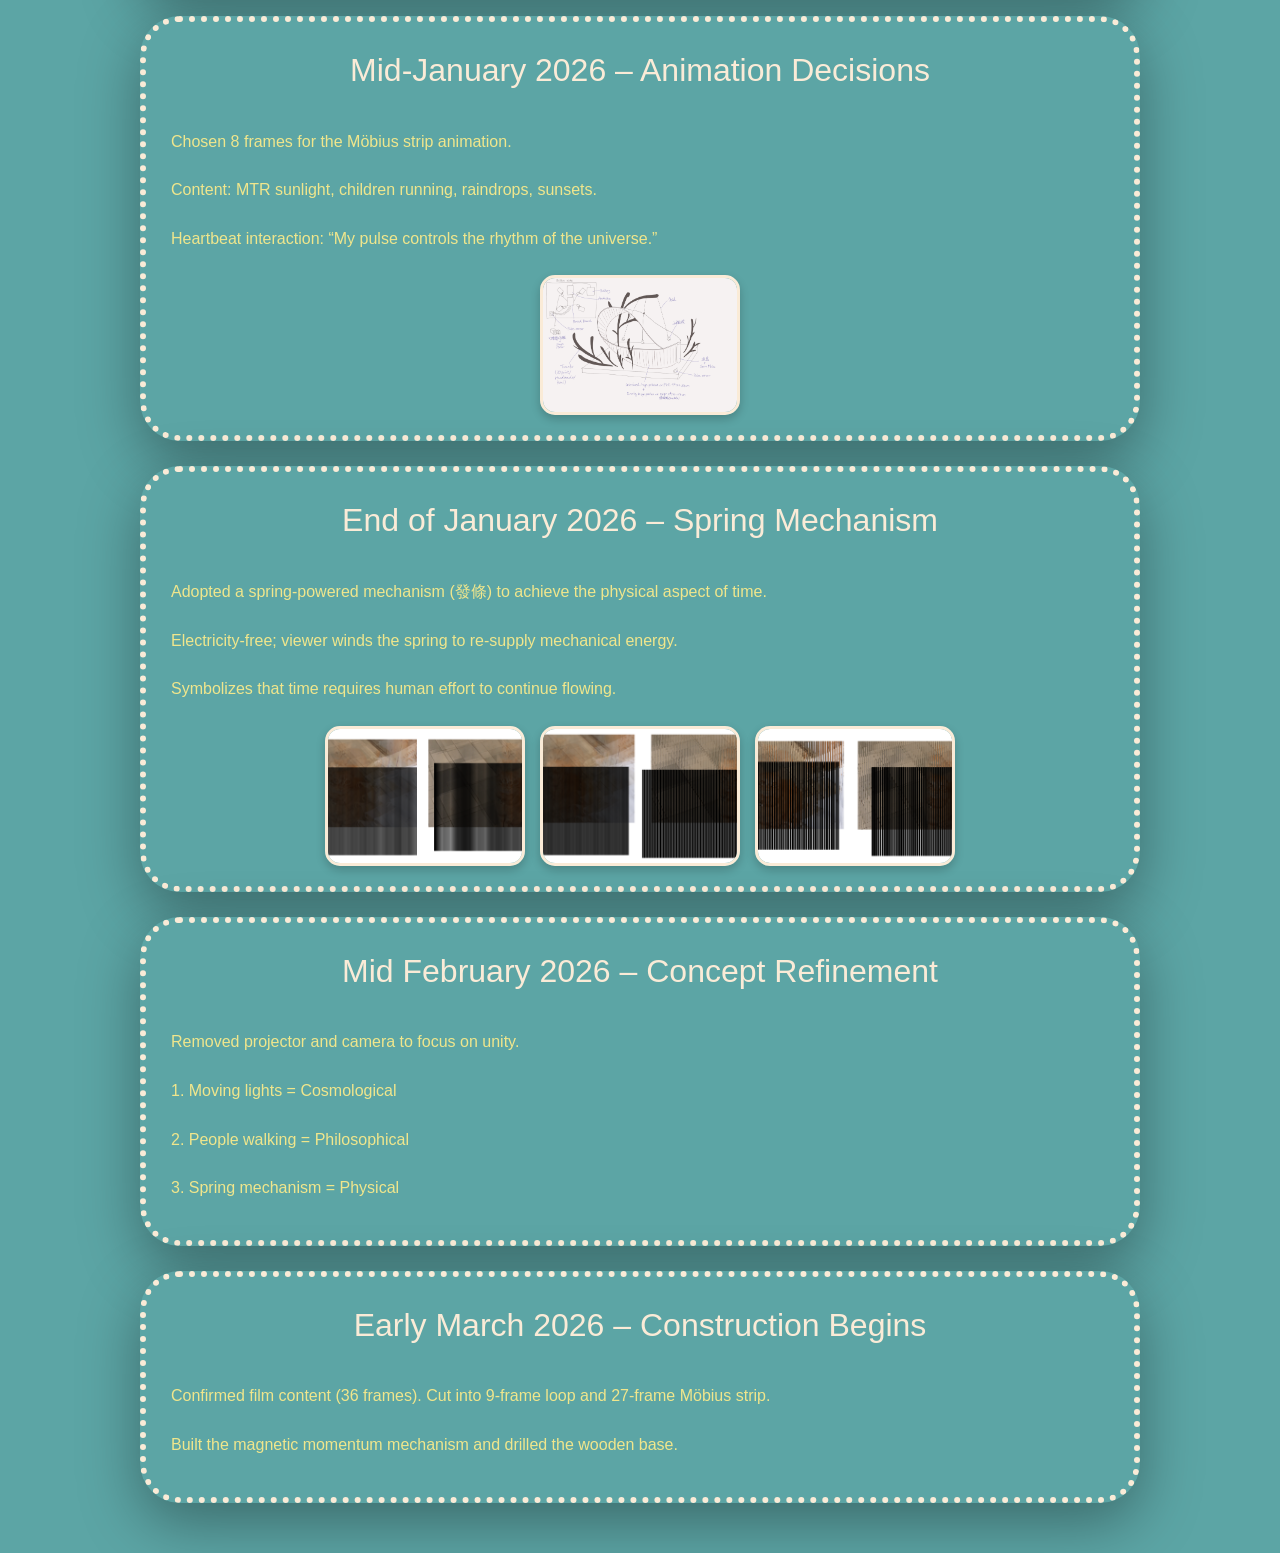
==== commit d72e0af6: "GT_0319" ====
--- a/process.html
+++ b/process.html
@@ -8,71 +8,117 @@
     <script src="https://d3js.org/d3.v7.min.js"></script>
     <link rel="stylesheet" href="style.css">
     <style>
-        /* Timeline Bar Styles */
-        .timeline-container {
+        /* Global Reset to Prevent Overflow */
+        * {
+            box-sizing: border-box;
+            margin: 0;
+            padding: 0;
+        }
+
+        html, body {
+            max-width: 100vw;
+            overflow-x: hidden;
+        }
+
+        /* Dropdown Navigation Styles */
+        .dropdown-container {
             position: sticky;
             top: 0;
             background: rgba(92, 165, 165, 0.95);
-            padding: 12px 20px;
+            padding: 15px 25px;
             margin: 20px auto;
-            max-width: 1000px;
+            width: 90%;
+            max-width: 450px;
             z-index: 100;
             border-radius: 12px;
             box-shadow: 0 4px 15px rgba(0, 0, 0, 0.25);
-        }
-
-        .timeline {
-            position: relative;
-            height: 22px;
-            background: antiquewhite;
-            border-radius: 11px;
-        }
-
-        .timeline-slider {
+            display: flex;
+            align-items: center;
+            justify-content: center;
+            gap: 15px;
+            backdrop-filter: blur(5px);
+        }
+
+        .dropdown-label {
+            color: antiquewhite;
+            font-weight: bold;
+            font-size: 1.1rem;
+            text-shadow: 0 1px 2px rgba(0, 0, 0, 0.3);
+        }
+
+        #timeline-dropdown {
+            padding: 8px 15px;
+            font-size: 1rem;
+            border-radius: 8px;
+            border: 2px solid antiquewhite;
+            background-color: rgba(250, 235, 215, 0.15);
+            color: khaki;
+            cursor: pointer;
+            outline: none;
+            font-family: inherit;
+            font-weight: bold;
+            transition: all 0.3s ease;
+        }
+
+        #timeline-dropdown:hover, #timeline-dropdown:focus {
+            border-color: khaki;
+            background-color: rgba(250, 235, 215, 0.25);
+        }
+
+        #timeline-dropdown option {
+            background-color: rgb(92, 165, 165);
+            color: antiquewhite;
+            font-weight: bold;
+        }
+
+        /* Image Gallery Styling */
+        .process-gallery {
+            display: flex;
+            flex-wrap: wrap;
+            gap: 15px;
+            margin-top: 20px;
+            justify-content: center;
+        }
+
+        .process-gallery img {
+            width: 200px;
+            height: 140px;
+            object-fit: cover;
+            border: 3px solid antiquewhite;
+            border-radius: 15px;
+            cursor: pointer;
+            transition: transform 0.3s;
+        }
+
+        .process-gallery img:hover {
+            transform: scale(1.05);
+        }
+
+        /* Table Styling */
+        .table-wrapper {
             width: 100%;
-            height: 22px;
-            cursor: pointer;
-        }
-
-        .timeline-points {
-            position: absolute;
-            top: 0;
-            left: 0;
+            overflow-x: auto;
+            margin: 15px 0;
+        }
+
+        table {
             width: 100%;
-            height: 100%;
-            display: flex;
-            justify-content: space-between;
-            align-items: center;
-        }
-
-        .timeline-point {
-            width: 12px;
-            height: 12px;
-            background: khaki;
-            border-radius: 50%;
-            position: relative;
-            cursor: pointer;
-        }
-
-        .timeline-label {
-            position: absolute;
-            top: 28px;
-            /* Moved lower to avoid slider knob */
-            left: 50%;
-            transform: translateX(-50%);
-            font-size: 0.82em;
-            color: antiquewhite;
-            white-space: nowrap;
-            text-shadow: 0 1px 2px rgba(0, 0, 0, 0.3);
-        }
-
-        .timeline-progress {
-            height: 100%;
-            background: #e6b800;
-            /* Warm gold for strong contrast */
-            border-radius: 11px;
-            transition: width 0.3s ease;
-        }
+            border-collapse: collapse;
+            color: khaki;
+            border: 1px solid antiquewhite;
+            min-width: 300px;
+        }
+
+        th, td {
+            padding: 10px;
+            border: 1px solid rgba(250, 235, 215, 0.3);
+            text-align: left;
+        }
+
+        th { background: rgba(250, 235, 215, 0.1); color: antiquewhite; }
+
+        .bold-text { font-weight: bold; color: antiquewhite; }
+        .quote-block { font-style: italic; border-left: 3px solid khaki; padding-left: 15px; margin: 15px 0; }
     </style>
 </head>
 
@@ -90,289 +136,246 @@
     <section id="process">
         <h2>GT Process Documentation: Ephemeral Cycles</h2>
 
-        <!-- Timeline Bar -->
-        <div class="timeline-container">
-            <div class="timeline">
-                <div class="timeline-progress" id="timeline-progress"></div>
-                <div class="timeline-points" id="timeline-points"></div>
-            </div>
-            <input type="range" class="timeline-slider" id="timeline-slider" min="0" max="0" value="0" step="1">
+        <div class="dropdown-container">
+            <label for="timeline-dropdown" class="dropdown-label">Jump to Date:</label>
+            <select id="timeline-dropdown">
+                </select>
         </div>
 
         <div class="process-list">
 
-            <!-- Initial Brainstorming -->
             <div class="process-entry" id="entry-0">
-                <div class="process-title">08/2025 – Initial Brainstorming</div>
-                <div class="process-body">
-                    <div class="process-text">
-                        <div class="process-points">
-                            <div>Explored memento mori as core concept.</div>
-                            <div>First idea: clock with barrier-grid animation.</div>
-                            <div>Goal: gentle reminder of life’s transience via nature visuals.</div>
-                        </div>
-                    </div>
-                </div>
-            </div>
-
-            <!-- First Advisor Meeting -->
+                <div class="process-title">Mid-August 2025 – Initial Brainstorming</div>
+                <div class="process-body">
+                    <div class="process-text">
+                        <div class="process-points">
+                            <div>Started exploring memento mori as the core concept.</div>
+                            <div>First idea: a clock with barrier-grid animation.</div>
+                            <div>Goal: gentle reminder of life’s transience using nature visuals.</div>
+                        </div>
+                    </div>
+                </div>
+            </div>
+
             <div class="process-entry" id="entry-1">
-                <div class="process-title">09/2025 – First Advisor Meeting</div>
+                <div class="process-title">Mid-September 2025 – First Advisor Meeting</div>
                 <div class="process-body">
                     <div class="process-text">
                         <div class="process-points">
                             <div>Discussed initial idea.</div>
-                            <div>Advisor suggested more research on “what is time?”</div>
-                            <div>Key questions: What defines time? How to interpret it differently?</div>
-                        </div>
-                    </div>
-                </div>
-            </div>
-
-            <!-- Research Phase -->
+                            <div>Advisor suggested: do more research on “what is time?”</div>
+                            <div>Key questions: What defines time? How can we interpret it in different ways?</div>
+                        </div>
+                    </div>
+                </div>
+            </div>
+
             <div class="process-entry" id="entry-2">
-                <div class="process-title">09/2025 – Research Phase</div>
-                <div class="process-body">
-                    <div class="process-text">
-                        <div class="process-points">
-                            <div><strong>Memento Mori:</strong> Latin for “remember you must die”. Used in art for
-                                humility and mindfulness. Examples: vanitas paintings, skulls (avoiding dark themes).
+                <div class="process-title">End of September 2025 – Research Phase</div>
+                <div class="process-body">
+                    <div class="process-text">
+                        <div class="process-points">
+                            <div class="bold-text">1. Memento Mori</div>
+                            <div>Origin: Latin phrase “remember you must die”. Used in art to encourage humility and mindfulness.</div>
+                            <br>
+                            <div class="bold-text">2. Perspectives on Time</div>
+                            <div class="table-wrapper">
+                                <table>
+                                    <tr><th>Perspective</th><th>Core Idea</th></tr>
+                                    <tr><td>Physical</td><td>Measurable, mechanical (clocks, seconds)</td></tr>
+                                    <tr><td>Cosmological</td><td>Vast, cyclical (sun, seasons, stars)</td></tr>
+                                    <tr><td>Philosophical</td><td>Subjective, experiential (memory, presence)</td></tr>
+                                </table>
                             </div>
-                            <div><strong>Time Perspectives (3 Categories):</strong></div>
-                            <div>Physical: Mechanical, like clocks and seconds.</div>
-                            <div>Cosmological: Cyclical, like sun and seasons.</div>
-                            <div>Philosophical: Subjective, like memory and presence.</div>
-                        </div>
-                    </div>
-                </div>
-            </div>
-
-            <!-- Personal Reflection -->
+                        </div>
+                    </div>
+                </div>
+            </div>
+
             <div class="process-entry" id="entry-3">
-                <div class="process-title">10/2025 – Personal Reflection</div>
-                <div class="process-body">
-                    <div class="process-text">
-                        <div class="process-points">
-                            <div>Felt time accelerate after secondary school.</div>
-                            <div>Struggle to "keep up" with time despite hard work.</div>
-                            <div>Question: What does cherishing time mean?</div>
-                            <div>Conclusion: Ignore time; focus on the present moment.</div>
-                        </div>
-                    </div>
-                </div>
-            </div>
-
-            <!-- Project Expansion -->
+                <div class="process-title">Early October 2025 – Personal Reflection</div>
+                <div class="process-body">
+                    <div class="process-text">
+                        <div class="process-points">
+                            <div>As a secondary school student, I felt time accelerate. By the time I noticed, those years were gone.</div>
+                            <div>Big question: What does it mean to truly cherish time?</div>
+                            <div class="quote-block">Temporal conclusion: Perhaps the way to cherish time is to ignore it entirely — focus only on the task, immerse in the experience, let time disappear.</div>
+                        </div>
+                    </div>
+                </div>
+            </div>
+
             <div class="process-entry" id="entry-4">
-                <div class="process-title">10/2025 – Project Expansion</div>
-                <div class="process-body">
-                    <div class="process-text">
-                        <div class="process-points">
-                            <div>Expanded beyond one clock.</div>
-                            <div>One artwork per time perspective.</div>
-                            <div>Physical: Barrier-grid clock.</div>
-                            <div>Cosmological: Sundial with shadows.</div>
-                            <div>Philosophical: Non-functional timepiece for presence.</div>
-                            <div>Outcome: Series of transformed time devices as gentle memento mori.</div>
-                        </div>
-                    </div>
-                </div>
-            </div>
-
-            <!-- Technical Work -->
+                <div class="process-title">Mid-October 2025 – Project Expansion</div>
+                <div class="process-body">
+                    <div class="process-text">
+                        <div class="process-points">
+                            <div>Decided to expand beyond one clock into a series:</div>
+                            <div>1. Physical: Animated barrier-grid clock.</div>
+                            <div>2. Cosmological: Sundial with subtle motion.</div>
+                            <div>3. Philosophical: Non-functional “timepiece” that forces presence.</div>
+                        </div>
+                    </div>
+                </div>
+            </div>
+
             <div class="process-entry" id="entry-5">
-                <div class="process-title">10/2025 – Technical Work</div>
-                <div class="process-body">
-                    <div class="process-text">
-                        <div class="process-points">
-                            <div>Focus: Barrier-grid animation for clock.</div>
-                            <div>Challenge: Shorten videos, reduce stripe width for clarity, interlace for circle.</div>
-                            <div>Status: Testing code and prints.</div>
-                            <div>Decision: Use original content to avoid copyright.</div>
-                            <div><strong>Animation Plan:</strong></div>
-                            <div>Outer: Acorn to tree decay or blossom to rot.</div>
-                            <div>Middle: Strawberry to shrivel.</div>
-                            <div>Inner: Daylily or morning glory bloom.</div>
-                        </div>
-                    </div>
-                </div>
-            </div>
-
-            <!-- Technical Development & Animation Logic -->
+                <div class="process-title">End of October 2025 – Technical Work</div>
+                <div class="process-body">
+                    <div class="process-text">
+                        <div class="process-points">
+                            <div class="bold-text">Animation Content Plan (Nature + Transience)</div>
+                            <div class="table-wrapper">
+                                <table>
+                                    <tr><th>Ring</th><th>Frames</th><th>Theme</th></tr>
+                                    <tr><td>Outer (Hours)</td><td>24</td><td>Majestic decay (Oak acorn → tree)</td></tr>
+                                    <tr><td>Middle (Minutes)</td><td>6</td><td>Weekly/monthly (Strawberry → shrivel)</td></tr>
+                                    <tr><td>Inner (Seconds)</td><td>4</td><td>Daily (Daylily bloom)</td></tr>
+                                </table>
+                            </div>
+                        </div>
+                    </div>
+                </div>
+            </div>
+
             <div class="process-entry" id="entry-6">
-                <div class="process-title">11/2025 – Technical Development & Animation Logic</div>
-                <div class="process-body">
-                    <div class="process-text">
-                        <div class="process-points">
-                            <div>Goal: Reduce stripe width for brightness.</div>
-                            <div>Extracted frames, created interlaced strips.</div>
-                            <div>Working on circular stitching in Processing.</div>
-                            <div><strong>Method:</strong></div>
-                            <div>1. Video (518 frames) split into 129 groups (4 frames each).</div>
-                            <div>2. Interlace each group (5px slit).</div>
-                            <div>3. Arrange in donut ring for 516 frames.</div>
-                            <div>4. Stripe width ~1.8mm on 30cm clock.</div>
-                            <div>Insight: Same sequence, vary speed for pace.</div>
-                            <div><strong>Strategy:</strong> 24-frame animation for all rings. Metaphor: One life on
-                                different scales.</div>
-                        </div>
-                    </div>
-                </div>
-            </div>
-
-            <!-- Technical Development -->
+                <div class="process-title">Early November 2025 – Animation Logic</div>
+                <div class="process-body">
+                    <div class="process-text">
+                        <div class="process-points">
+                            <div>Method: Split 518 frames into 129 groups (4 frames each) to create 129 interlaced strips.</div>
+                            <div>Arranged side-by-side around a donut-shaped ring in Processing.</div>
+                            <div class="bold-text">Unified Animation Strategy:</div>
+                            <div class="table-wrapper">
+                                <table>
+                                    <tr><th>Ring</th><th>Rotation Speed</th><th>Pace</th></tr>
+                                    <tr><td>Inner</td><td>1 turn / 60 sec</td><td>Fast</td></tr>
+                                    <tr><td>Middle</td><td>1 turn / 60 min</td><td>Moderate</td></tr>
+                                    <tr><td>Outer</td><td>1 turn / 12 hrs</td><td>Slow</td></tr>
+                                </table>
+                            </div>
+                        </div>
+                        <div class="process-gallery">
+                            <img src="images/Early November 2025_02.jpg" alt="Technical Development Logic">
+                        </div>
+                    </div>
+                </div>
+            </div>
+
             <div class="process-entry" id="entry-7">
-                <div class="process-title">11/2025 – Technical Development</div>
-                <div class="process-body">
-                    <div class="process-text">
-                        <div class="process-points">
-                            <div>Achievement: Created three-ring overlay in Illustrator with aligned grids.</div>
-                            <div>Goal: Match interlaced images to overlay using Illustrator.</div>
-                        </div>
-                    </div>
-                </div>
-            </div>
-
-            <!-- Project Contraction -->
+                <div class="process-title">Mid-November 2025 – Technical Development</div>
+                <div class="process-body">
+                    <div class="process-text">
+                        <div class="process-points">
+                            <div>Created a three-ring overlay using Adobe Illustrator with aligned grids.</div>
+                            <div>Goal: Generate matching interlaced donut images that perfectly align.</div>
+                        </div>
+                        <div class="process-gallery">
+                            <img src="images/Mid-November 2025 – Technical Development_01.jpg" alt="Adobe Illustrator Grid">
+                        </div>
+                    </div>
+                </div>
+            </div>
+
             <div class="process-entry" id="entry-8">
-                <div class="process-title">11/2025 – Project Contraction</div>
-                <div class="process-body">
-                    <div class="process-text">
-                        <div class="process-points">
-                            <div>Abandoned series for one unified installation.</div>
-                            <div>Physical: Rotating cylinder with plant animation.</div>
-                            <div>Cosmological: Light for shifting shadows.</div>
-                            <div>Philosophical: Pulse sensor adjusts speed to heartbeat.</div>
-                            <div>Overall: 50x50x50 cm organic form.</div>
-                        </div>
-                    </div>
-                </div>
-            </div>
-
-            <!-- Buying Materials -->
+                <div class="process-title">End of November 2025 – Project Contraction</div>
+                <div class="process-body">
+                    <div class="process-text">
+                        <div class="process-points">
+                            <div>Abandoned the series for one unified interactive installation.</div>
+                            <div>Includes Physical (cylinder), Cosmological (light/shadow), and Philosophical (pulse sensor) aspects.</div>
+                        </div>
+                        <div class="process-gallery">
+                            <img src="images/End of November 2025_01.jpg" alt="Single Installation Proposal">
+                        </div>
+                    </div>
+                </div>
+            </div>
+
             <div class="process-entry" id="entry-9">
-                <div class="process-title">12/2025 – Buying Materials</div>
-                <div class="process-body">
-                    <div class="process-text">
-                        <div class="process-points">
-                            <div>Purchased for installation: servo motor, pulse sensor, turntable.</div>
-                        </div>
-                    </div>
-                </div>
-            </div>
-
-            <!-- Exploring Möbius Strip Version -->
+                <div class="process-title">Mid-December 2025 – Möbius Strip Version</div>
+                <div class="process-body">
+                    <div class="process-text">
+                        <div class="process-points">
+                            <div>The plant grows on one half, dies on the other, then flips and starts again forever.</div>
+                            <div>Solution for rotation: Cut a slit and thread the second strip through to allow independent rotation.</div>
+                        </div>
+                        <div class="process-gallery">
+                            <img src="images/Mid-December 2025_01.jpg" alt="Möbius Strip Mechanism 1">
+                            <img src="images/Mid-December 2025_02.jpg" alt="Möbius Strip Mechanism 2">
+                        </div>
+                    </div>
+                </div>
+            </div>
+
             <div class="process-entry" id="entry-10">
-                <div class="process-title">12/2025 – Exploring Möbius Strip Version</div>
-                <div class="process-body">
-                    <div class="process-text">
-                        <div class="process-points">
-                            <div>Switched to Möbius strip for endless loop animation.</div>
-                            <div>Plant grows, dies, flips, repeats.</div>
-                            <div>Heartbeat controls speed; light casts twisting shadows.</div>
-                            <div>Tried lenticular for multi-angle motion.</div>
-                            <div>Used real-time video from cameras or webcams.</div>
-                            <div>Issue: Stacked strips can't rotate independently in Möbius form.</div>
-                            <div>Solution: Cut slit, thread strips to interlock for rotation.</div>
-                        </div>
-                    </div>
-                </div>
-            </div>
-
-            <!-- Lighting System Decision -->
+                <div class="process-title">Early January 2026 – Lighting System</div>
+                <div class="process-body">
+                    <div class="process-text">
+                        <div class="process-points">
+                            <div>Using switchable permanent magnets controlled by small servo motors.</div>
+                            <div>Wireless LED lamps with ferromagnetic bases sway to changing magnetic fields.</div>
+                            <div>Creates dynamic shadows simulating independent orbits of celestial bodies.</div>
+                        </div>
+                    </div>
+                </div>
+            </div>
+
             <div class="process-entry" id="entry-11">
-                <div class="process-title">01/2026 – Lighting System Decision</div>
-                <div class="process-body">
-                    <div class="process-text">
-                        <div class="process-points">
-                            <div>Goal: Dynamic shadows that evoke cosmological time while staying electricity-free.
-                            </div>
-                            <div>1. Switchable permanent magnets (no power, no heat, no noise).</div>
-                            <div>2. Small servo motors slowly rotate magnet handles (strong → weak cycles).</div>
-                            <div>3. Hanging wireless LED lamps with ferromagnetic bases respond to magnets.</div>
-                            <div>4. Multiple lamps create evolving shadows like planets and moons.</div>
-                            <div>Result: Pure poetic shadows with minimal hidden automation.</div>
-                        </div>
-                    </div>
-                </div>
-            </div>
-
-            <!-- Barrier-Grid Animation Decisions -->
+                <div class="process-title">Mid-January 2026 – Animation Decisions</div>
+                <div class="process-body">
+                    <div class="process-text">
+                        <div class="process-points">
+                            <div>Chosen 8 frames for the Möbius strip animation.</div>
+                            <div>Content: MTR sunlight, children running, raindrops, sunsets.</div>
+                            <div>Heartbeat interaction: “My pulse controls the rhythm of the universe.”</div>
+                        </div>
+                        <div class="process-gallery">
+                            <img src="images/Mid-January 2026_01.jpg" alt="Animation Strip Test">
+                        </div>
+                    </div>
+                </div>
+            </div>
+
             <div class="process-entry" id="entry-12">
-                <div class="process-title">01/2026 – Barrier-Grid Animation Decisions</div>
-                <div class="process-body">
-                    <div class="process-text">
-                        <div class="process-points">
-                            <div>Frames: 8 total.</div>
-                            <div>Content: Cosmic events (sunlight flash, children running, raindrops, sunsets).</div>
-                            <div>Möbius strip feels like twisting galaxy – endless and shared.</div>
-                            <div>Strip sizes: Inner 0.1 mm PVC (9×140 cm), outer acetate (10×140 cm).</div>
-                            <div><strong>Reasons for 8 frames:</strong></div>
-                            <div>Band width: exactly 175 mm per cycle.</div>
-                            <div>Slit width: 22 mm (easy to print and align).</div>
-                        </div>
-                    </div>
-                </div>
-            </div>
-
-            <!-- Spring-Powered Mechanism -->
+                <div class="process-title">End of January 2026 – Spring Mechanism</div>
+                <div class="process-body">
+                    <div class="process-text">
+                        <div class="process-points">
+                            <div>Adopted a spring-powered mechanism (發條) to achieve the physical aspect of time.</div>
+                            <div>Electricity-free; viewer winds the spring to re-supply mechanical energy.</div>
+                            <div>Symbolizes that time requires human effort to continue flowing.</div>
+                        </div>
+                        <div class="process-gallery">
+                            <img src="images/End of January 2026_01.jpg" alt="Spring Test 1">
+                            <img src="images/End of January 2026_02.jpg" alt="Spring Test 2">
+                            <img src="images/End of January 2026_03.jpg" alt="Spring Test 3">
+                        </div>
+                    </div>
+                </div>
+            </div>
+
             <div class="process-entry" id="entry-13">
-                <div class="process-title">01/2026 – Spring-Powered Mechanism</div>
-                <div class="process-body">
-                    <div class="process-text">
-                        <div class="process-points">
-                            <div>Goal: Completely electricity-free movement.</div>
-                            <div>Adopted music-box style spring (發條) to drive lamp swing.</div>
-                            <div>Magnetic pendulum slows naturally; viewer winds spring to restart.</div>
-                            <div>Symbol: Human effort keeps time flowing.</div>
-                        </div>
-                    </div>
-                </div>
-            </div>
-
-            <!-- Animation Print Testing -->
+                <div class="process-title">Mid February 2026 – Concept Refinement</div>
+                <div class="process-body">
+                    <div class="process-text">
+                        <div class="process-points">
+                            <div>Removed projector and camera to focus on unity.</div>
+                            <div>1. Moving lights = Cosmological</div>
+                            <div>2. People walking = Philosophical</div>
+                            <div>3. Spring mechanism = Physical</div>
+                        </div>
+                    </div>
+                </div>
+            </div>
+
             <div class="process-entry" id="entry-14">
-                <div class="process-title">01/2026 – Animation Print Testing</div>
-                <div class="process-body">
-                    <div class="process-text">
-                        <div class="process-points">
-                            <div>Screen tests (iPad) showed 4-frame and 6-frame clear.</div>
-                            <div>Printed on real PVC: effect disappeared due to ink opacity, thickness, and light
-                                scattering.</div>
-                            <div>New tests planned:</div>
-                            <div>• 4 frames × 7 pixels per stripe (~0.55 mm physical)</div>
-                            <div>• 5 frames × 5 pixels per stripe (~0.42 mm physical)</div>
-                            <div>Goal: Visible barrier-grid effect in physical print.</div>
-                        </div>
-                    </div>
-                </div>
-            </div>
-
-            <!-- Major Concept Refinement -->
-            <div class="process-entry" id="entry-15">
-                <div class="process-title">02/2026 – Major Concept Refinement</div>
-                <div class="process-body">
-                    <div class="process-text">
-                        <div class="process-points">
-                            <div>Removed projector and camera for simplicity and unity.</div>
-                            <div>Decided to remove the projector and camera from the final setup. The projector was
-                                initially planned to project Processing-generated visual effects showing the shadow to
-                                the position of the audience as captured by the camera.</div>
-                                <div>The change was made to simplify the work, make it more focused on the main content, and
-                                create a stronger sense of unity. The three aspects of perceiving time are now clearly
-                                expressed as:</div>
-                                <div>1. Moving small metal lights = Cosmological perspective</div>
-                                <div>2. People walking to view the barrier-grid animation = Philosophical perspective</div>
-                                <div>3. Music box spring mechanism driven movement and music = Physical perspective</div>
-                                <div>The film element will be presented in four different forms:</div>
-                                <div>1. Unrolled film as a linear timeline</div>
-                                <div>2. Ends-connected film as cyclical time</div>
-                                <div>3. Möbius strip shaped film as unified and eternal time</div>
-                                <div>4. Film in pieces (one photo per piece) to represent fragments of time</div>
-                                <div>These film pieces will be hung or placed next to fixed spotlights on the wall. Viewers
-                                can choose a piece and project it onto a surface, either as a normal photo or as a
-                                barrier-grid animation.
-                            </div>
+                <div class="process-title">Early March 2026 – Construction Begins</div>
+                <div class="process-body">
+                    <div class="process-text">
+                        <div class="process-points">
+                            <div>Confirmed film content (36 frames). Cut into 9-frame loop and 27-frame Möbius strip.</div>
+                            <div>Built the magnetic momentum mechanism and drilled the wooden base.</div>
                         </div>
                     </div>
                 </div>
@@ -381,10 +384,8 @@
         </div>
     </section>
 
-    <!-- Back to Top -->
     <button id="back-to-top" title="Back to Top">^</button>
 
-    <!-- Drawing Lightbox -->
     <div id="drawing-lightbox">
         <span class="drawing-close">×</span>
         <span class="drawing-nav" id="drawing-prev"> ← </span>
@@ -392,81 +393,73 @@
         <img id="drawing-img">
     </div>
 
-    <!-- Loader -->
-    <div id="loader">
-        <div class="hourglass"></div>
-        <p>It is almost done! Please wait~</p>
-    </div>
-
     <script>
+        // Mapping MM/YYYY to the ID of the earliest entry for that month
+        const monthMapping = [
+            { label: "08/2025", entryId: "entry-0" },
+            { label: "09/2025", entryId: "entry-1" },
+            { label: "10/2025", entryId: "entry-3" },
+            { label: "11/2025", entryId: "entry-6" },
+            { label: "12/2025", entryId: "entry-9" },
+            { label: "01/2026", entryId: "entry-10" },
+            { label: "02/2026", entryId: "entry-13" },
+            { label: "03/2026", entryId: "entry-14" }
+        ];
+
         // Back to top
         const btt = document.getElementById('back-to-top');
-        window.addEventListener('scroll', () => {
-            btt.classList.toggle('show', window.scrollY > 500);
+        window.addEventListener('scroll', () => btt.classList.toggle('show', window.scrollY > 500));
+        btt.onclick = () => window.scrollTo({ top: 0, behavior: 'smooth' });
+
+        // Initialize Dropdown Navigation
+        window.addEventListener('load', () => {
+            initDropdown();
         });
-        btt.onclick = () => window.scrollTo({ top: 0, behavior: 'smooth' });
-
-        // Loader
-        window.addEventListener('load', () => {
-            document.body.classList.add('loaded');
-            initTimeline();
-        });
-
-        // Timeline JS - grouped by unique month label
-        function initTimeline() {
-            const entries = document.querySelectorAll('.process-entry');
-            const slider = document.getElementById('timeline-slider');
-            const progress = document.getElementById('timeline-progress');
-            const pointsContainer = document.getElementById('timeline-points');
-
-            // Group by month label (first part of title)
-            const monthMap = new Map();
-            entries.forEach((entry, index) => {
-                const month = entry.querySelector('.process-title').textContent.split(' – ')[0];
-                if (!monthMap.has(month)) {
-                    monthMap.set(month, index);
+
+        function initDropdown() {
+            const dropdown = document.getElementById('timeline-dropdown');
+
+            // Populate the select element with options
+            monthMapping.forEach((m, index) => {
+                const option = document.createElement('option');
+                option.value = index; 
+                option.textContent = m.label;
+                dropdown.appendChild(option);
+            });
+
+            // Handle dropdown change event
+            dropdown.addEventListener('change', (e) => {
+                const val = parseInt(e.target.value);
+                const targetId = monthMapping[val].entryId;
+                const entry = document.getElementById(targetId);
+                
+                if (entry) {
+                    const offset = 80; // Offset to account for the sticky dropdown bar
+                    const bodyRect = document.body.getBoundingClientRect().top;
+                    const elementRect = entry.getBoundingClientRect().top;
+                    const elementPosition = elementRect - bodyRect;
+                    const offsetPosition = elementPosition - offset;
+
+                    window.scrollTo({
+                        top: offsetPosition,
+                        behavior: 'smooth'
+                    });
                 }
             });
-
-            // Create one point per unique month
-            Array.from(monthMap).forEach(([month, firstIndex], i) => {
-                const point = document.createElement('div');
-                point.classList.add('timeline-point');
-                point.style.left = `${(i / (monthMap.size - 1)) * 100}%`;
-                point.onclick = () => scrollToEntry(firstIndex);
-
-                const label = document.createElement('div');
-                label.classList.add('timeline-label');
-                label.textContent = month;
-                point.appendChild(label);
-
-                pointsContainer.appendChild(point);
-            });
-
-            slider.max = entries.length - 1;
-
-            slider.oninput = (e) => {
-                const value = parseInt(e.target.value);
-                progress.style.width = `${(value / slider.max) * 100}%`;
-                scrollToEntry(value);
-            };
-        }
-
-        function scrollToEntry(index) {
-            const entry = document.getElementById(`entry-${index}`);
-            if (entry) entry.scrollIntoView({ behavior: 'smooth', block: 'start' });
-        }
-
-        // Drawing lightbox
+        }
+
+        // Lightbox Logic
         const lightbox = document.getElementById('drawing-lightbox');
-        const img = document.getElementById('drawing-img');
-        let currentIndex = 0;
-        const images = ['images/sketch1.png', 'images/sketch2.png', 'images/sketch3.png', 'images/sketch4.png', 'images/sketch5.png'];
-
-        document.querySelectorAll('.process-gallery img').forEach((el, i) => {
-            el.onclick = () => {
-                currentIndex = i;
-                img.src = images[i];
+        const lightboxImg = document.getElementById('drawing-img');
+        let currentIdx = 0;
+        let galleryImages = [];
+
+        document.querySelectorAll('.process-gallery img').forEach((el) => {
+            el.onclick = (e) => {
+                const gallery = e.target.closest('.process-gallery');
+                galleryImages = Array.from(gallery.querySelectorAll('img')).map(img => img.src);
+                currentIdx = galleryImages.indexOf(e.target.src);
+                lightboxImg.src = galleryImages[currentIdx];
                 lightbox.style.display = 'flex';
             };
         });
@@ -474,16 +467,15 @@
         document.querySelector('.drawing-close').onclick = () => lightbox.style.display = 'none';
         document.getElementById('drawing-prev').onclick = (e) => {
             e.stopPropagation();
-            currentIndex = (currentIndex - 1 + images.length) % images.length;
-            img.src = images[currentIndex];
+            currentIdx = (currentIdx - 1 + galleryImages.length) % galleryImages.length;
+            lightboxImg.src = galleryImages[currentIdx];
         };
         document.getElementById('drawing-next').onclick = (e) => {
             e.stopPropagation();
-            currentIndex = (currentIndex + 1) % images.length;
-            img.src = images[currentIndex];
+            currentIdx = (currentIdx + 1) % galleryImages.length;
+            lightboxImg.src = galleryImages[currentIdx];
         };
         lightbox.onclick = () => lightbox.style.display = 'none';
     </script>
 </body>
-
 </html>
--- a/style.css
+++ b/style.css
@@ -370,4 +370,64 @@
 }
 
 @keyframes spin { to { transform: rotate(360deg); } }
-.loaded #loader { opacity: 0; visibility: hidden; pointer-events: none; }+.loaded #loader { opacity: 0; visibility: hidden; pointer-events: none; }
+
+/* Add this to your style.css if not already present */
+.process-gallery {
+    display: flex;
+    flex-wrap: wrap;
+    gap: 15px;
+    margin-top: 15px;
+    justify-content: center;
+}
+
+.process-gallery img {
+    width: 150px;
+    height: 100px;
+    object-fit: cover;
+    border: 3px solid antiquewhite;
+    border-radius: 12px;
+    cursor: pointer;
+    box-shadow: 0 4px 10px rgba(0,0,0,0.2);
+    transition: transform 0.3s ease;
+}
+
+.process-gallery img:hover {
+    transform: scale(1.1);
+}
+
+/* Update these specific sections in your <style> tag */
+
+.timeline-container {
+    position: sticky;
+    top: 0;
+    background: rgba(92, 165, 165, 0.95);
+    padding: 15px 40px; /* Increased side padding for label safety */
+    margin: 20px auto;
+    max-width: 90%; /* Changed from 1000px to percentage for responsiveness */
+    z-index: 100;
+    border-radius: 12px;
+    box-shadow: 0 4px 15px rgba(0, 0, 0, 0.25);
+    box-sizing: border-box; /* Ensures padding doesn't add to width */
+}
+
+.timeline {
+    position: relative;
+    height: 22px;
+    background: antiquewhite;
+    border-radius: 11px;
+    margin-bottom: 30px; /* Space for labels */
+    width: 100%;
+}
+
+.timeline-label {
+    position: absolute;
+    top: 28px;
+    left: 50%;
+    transform: translateX(-50%);
+    font-size: 0.75rem; /* Slightly smaller to fit more on mobile */
+    color: antiquewhite;
+    white-space: nowrap;
+    text-shadow: 0 1px 2px rgba(0, 0, 0, 0.3);
+    font-weight: bold;
+}
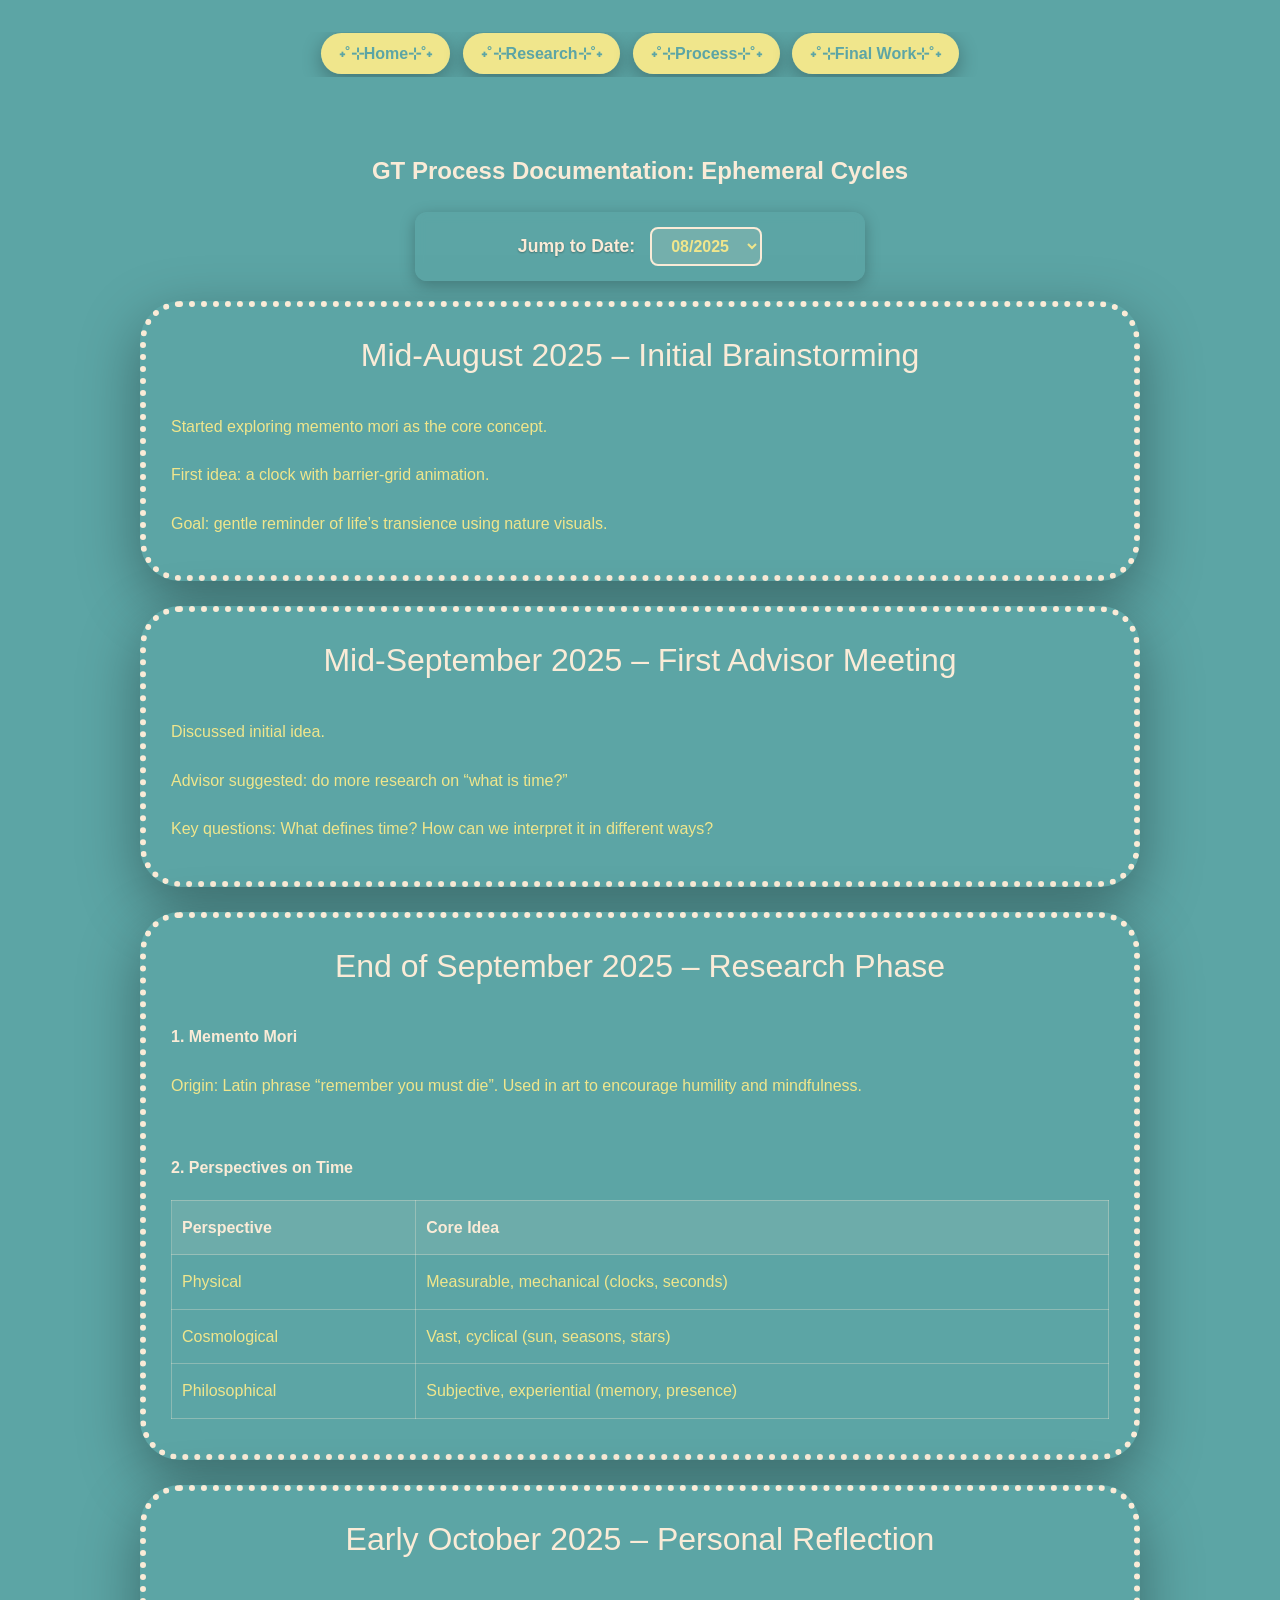
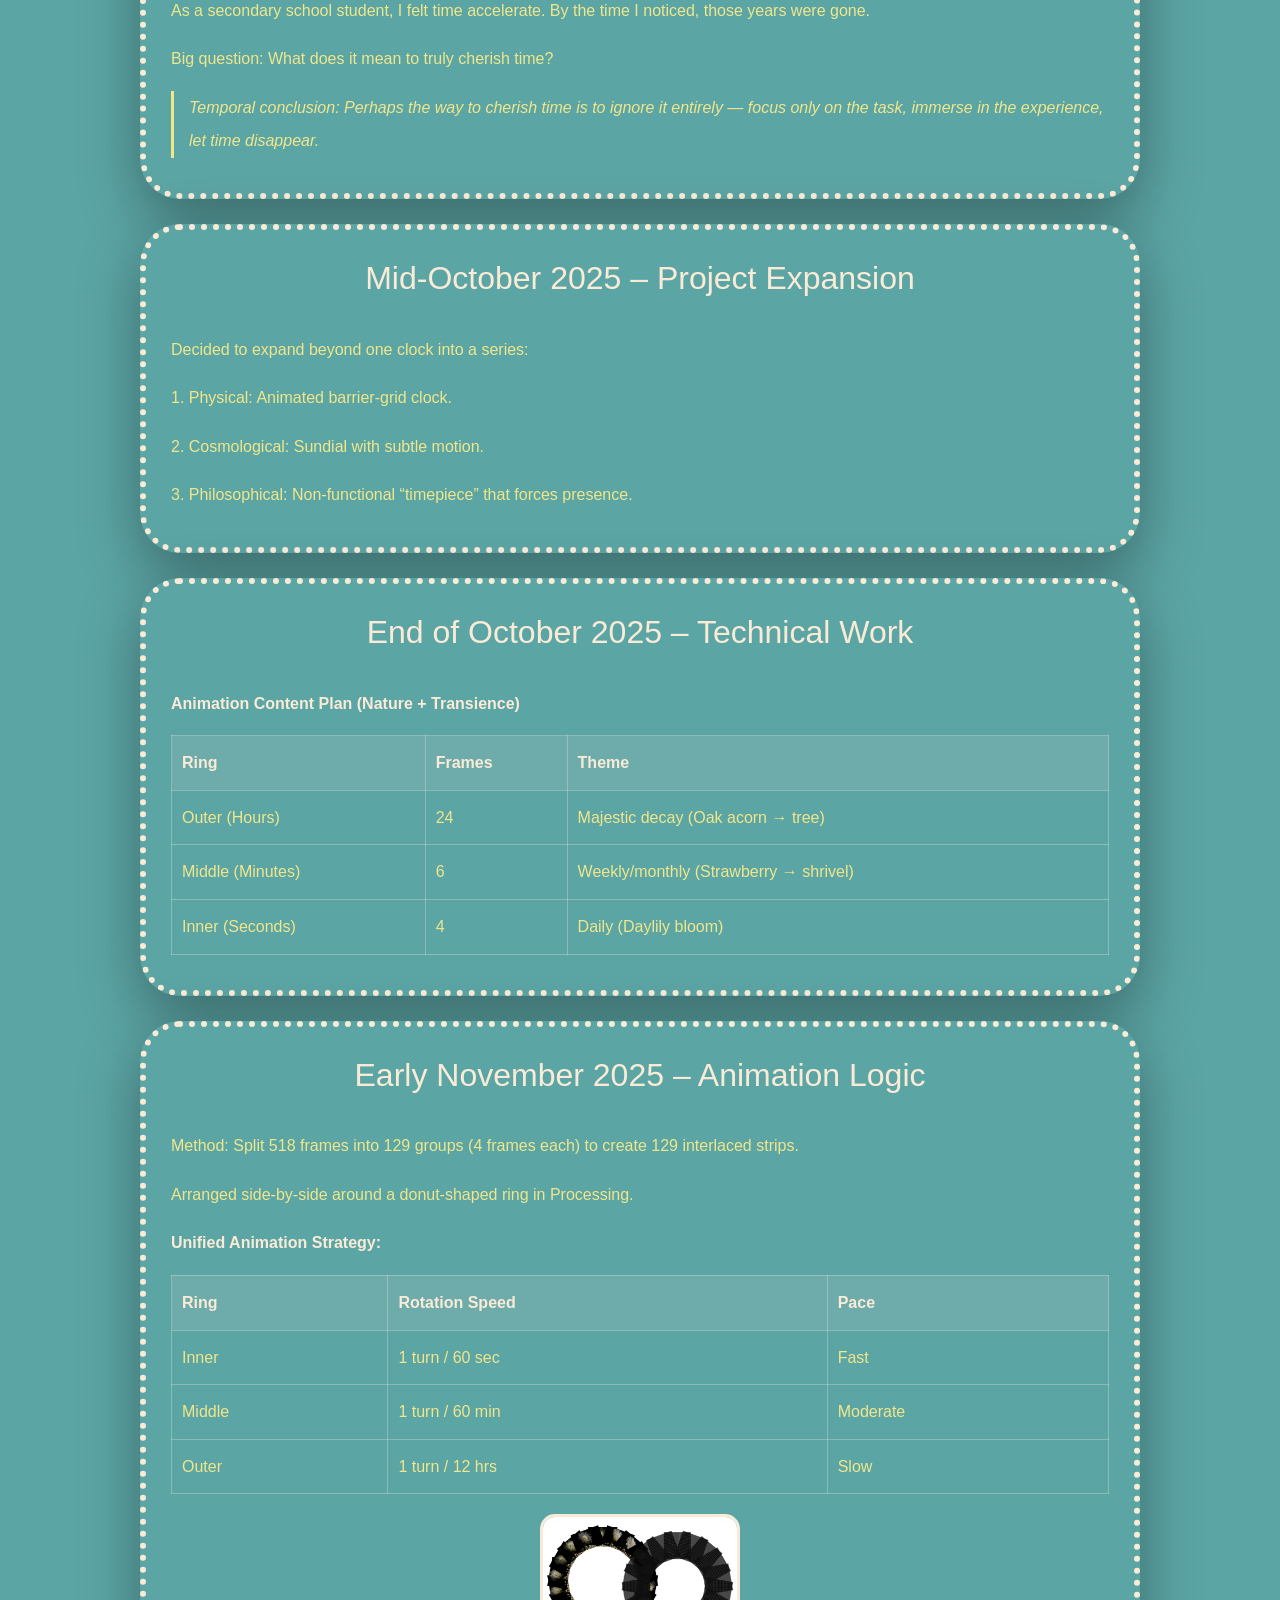
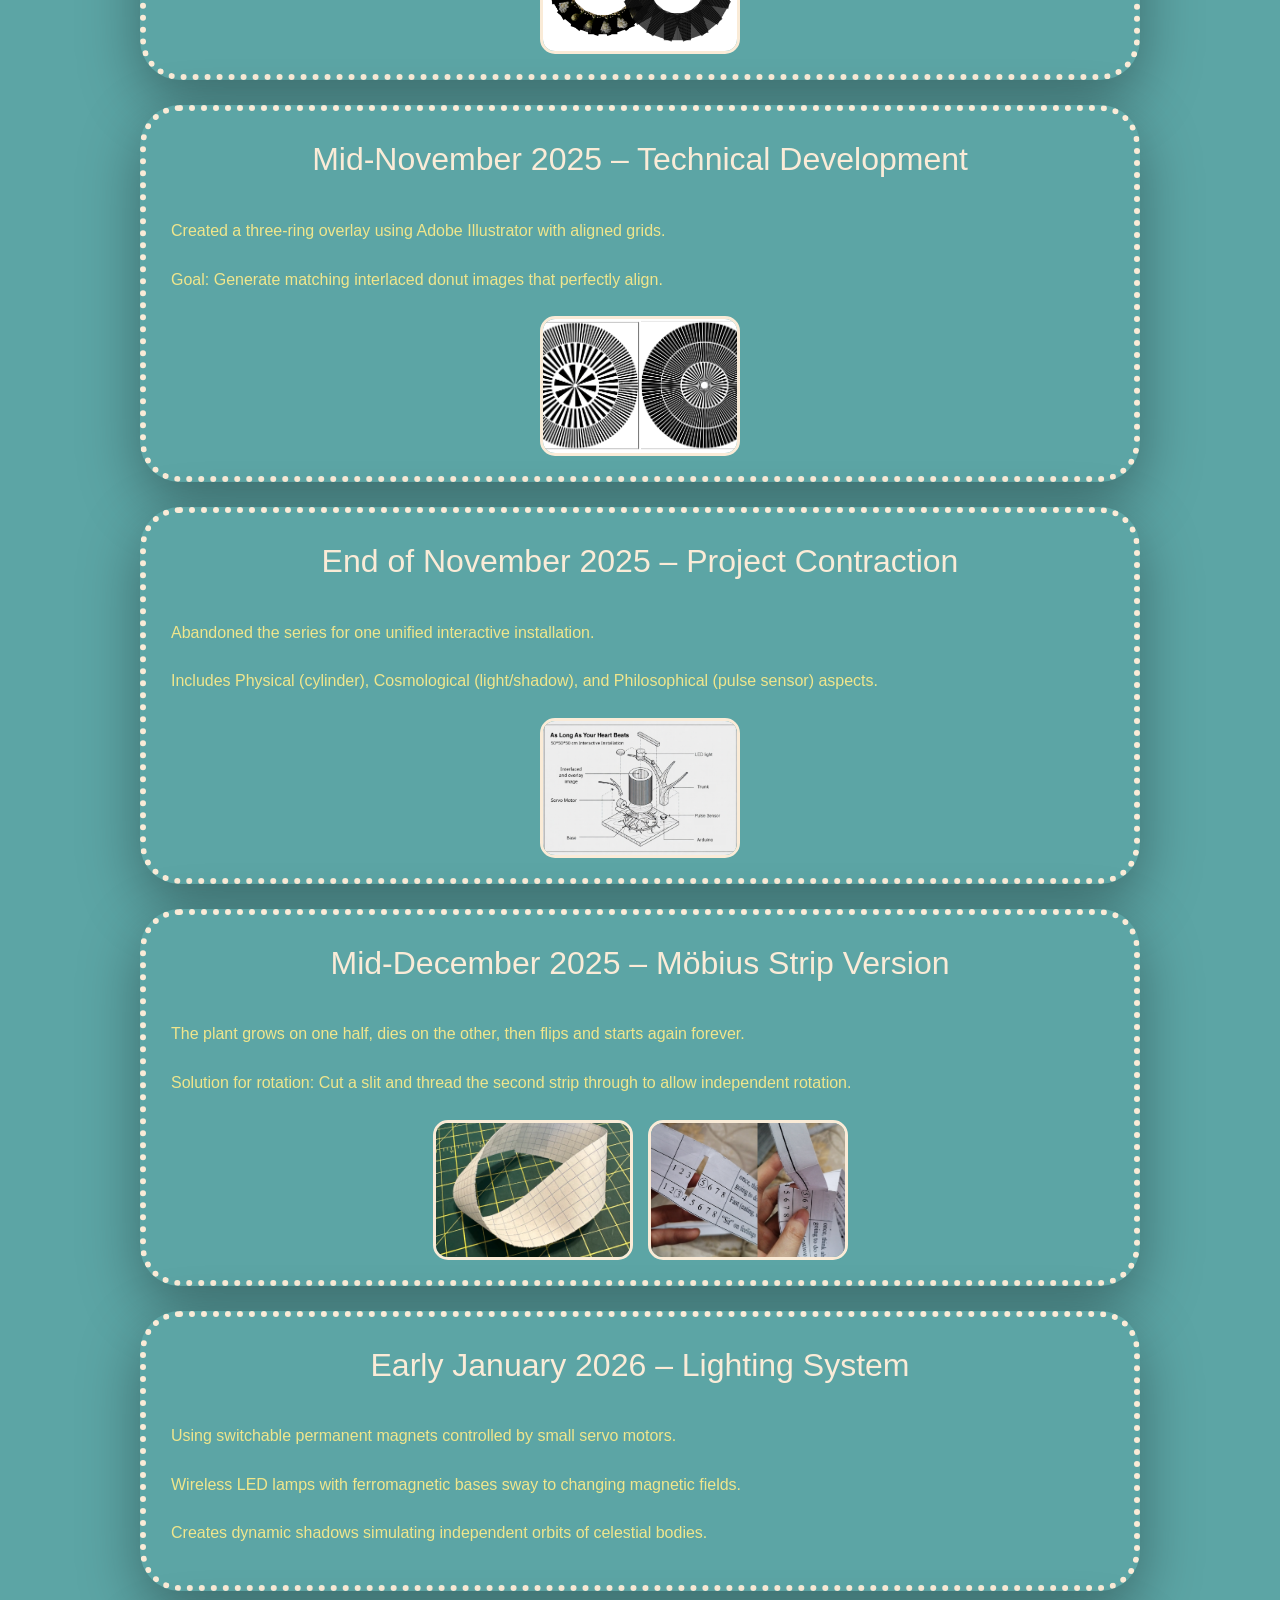
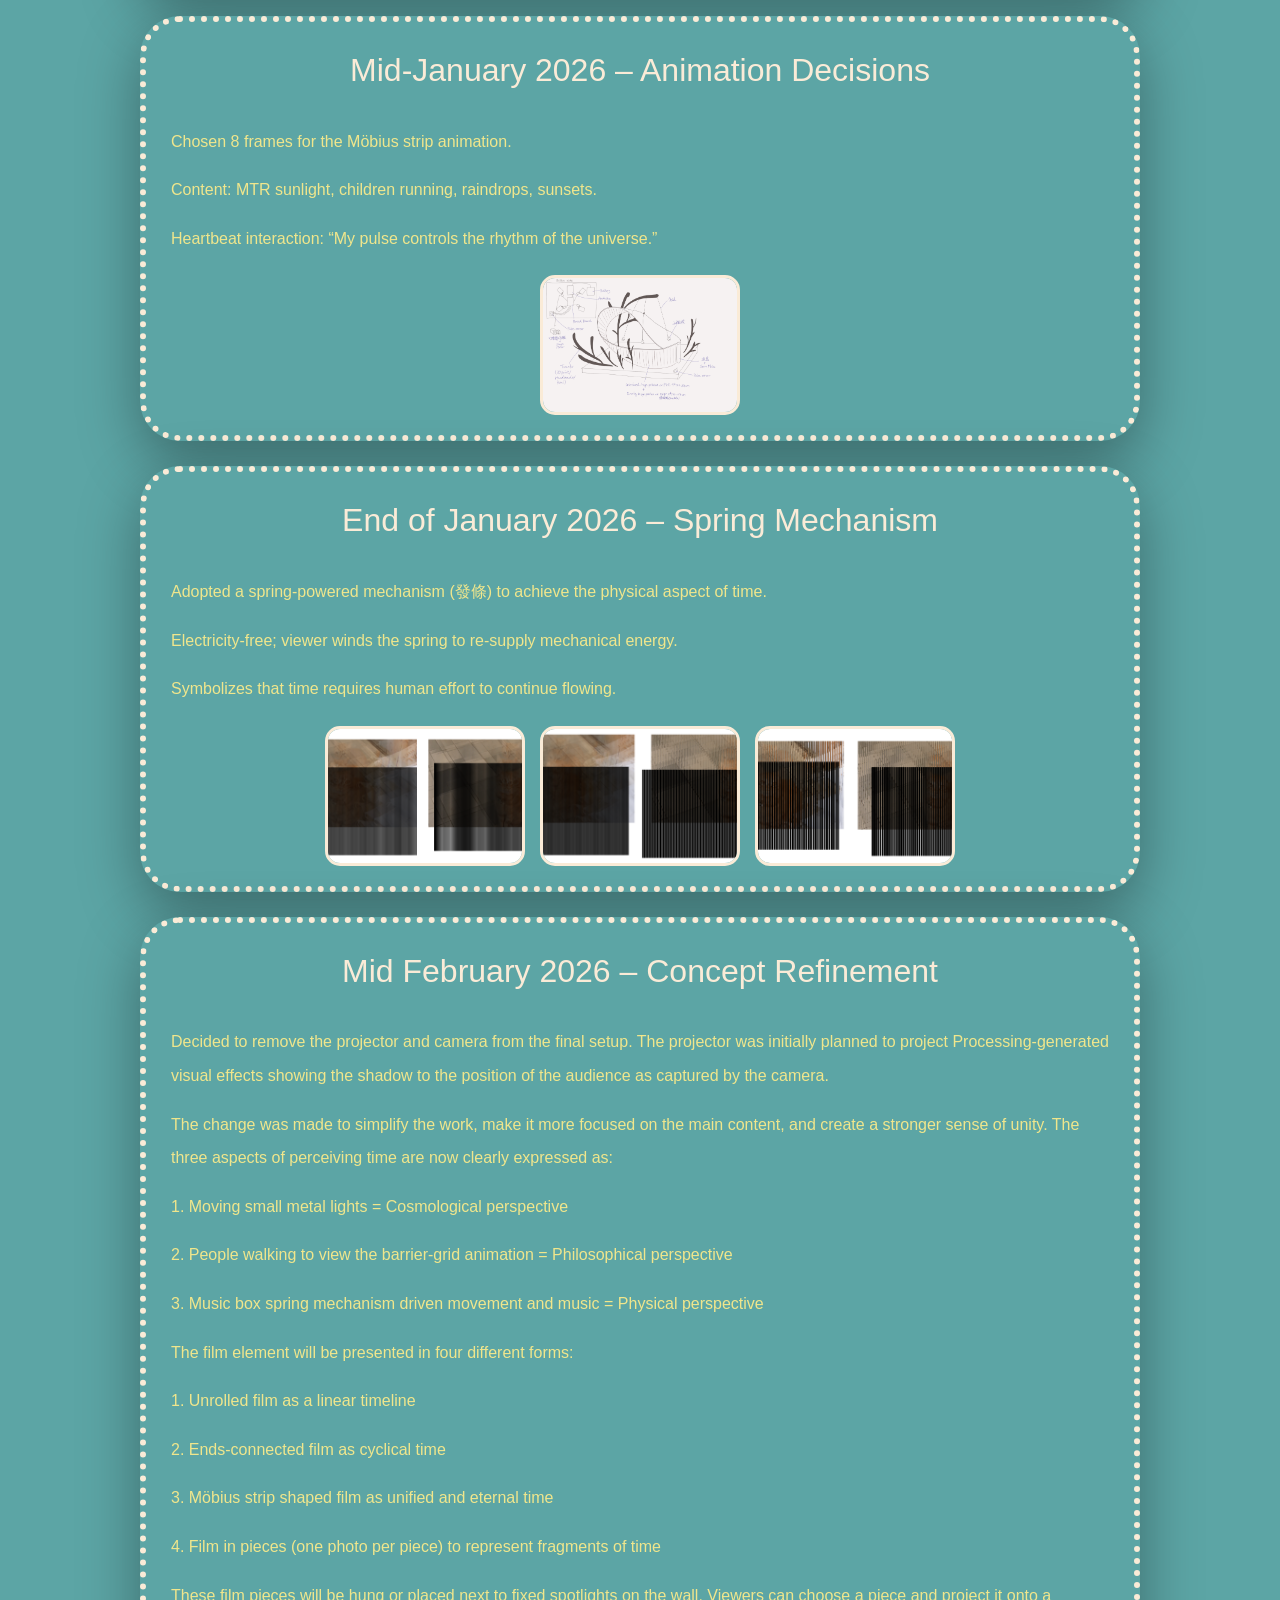
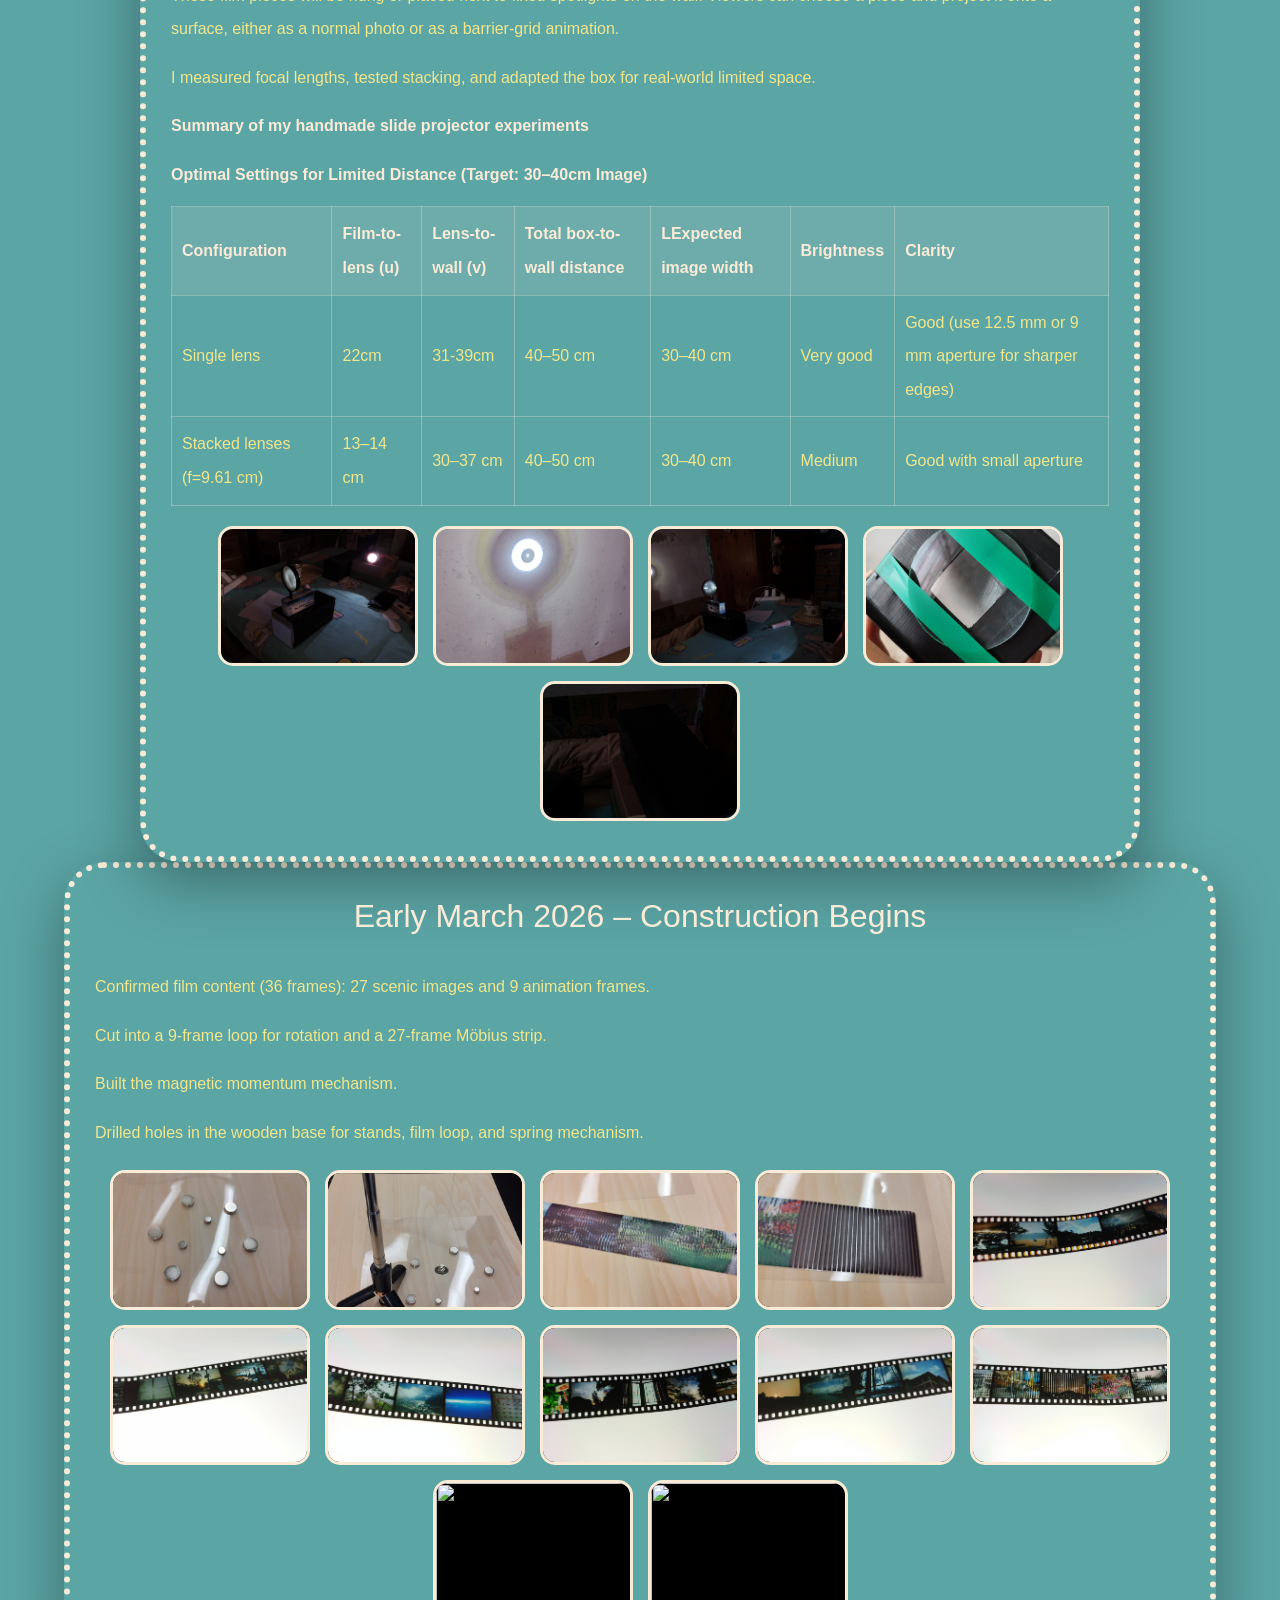
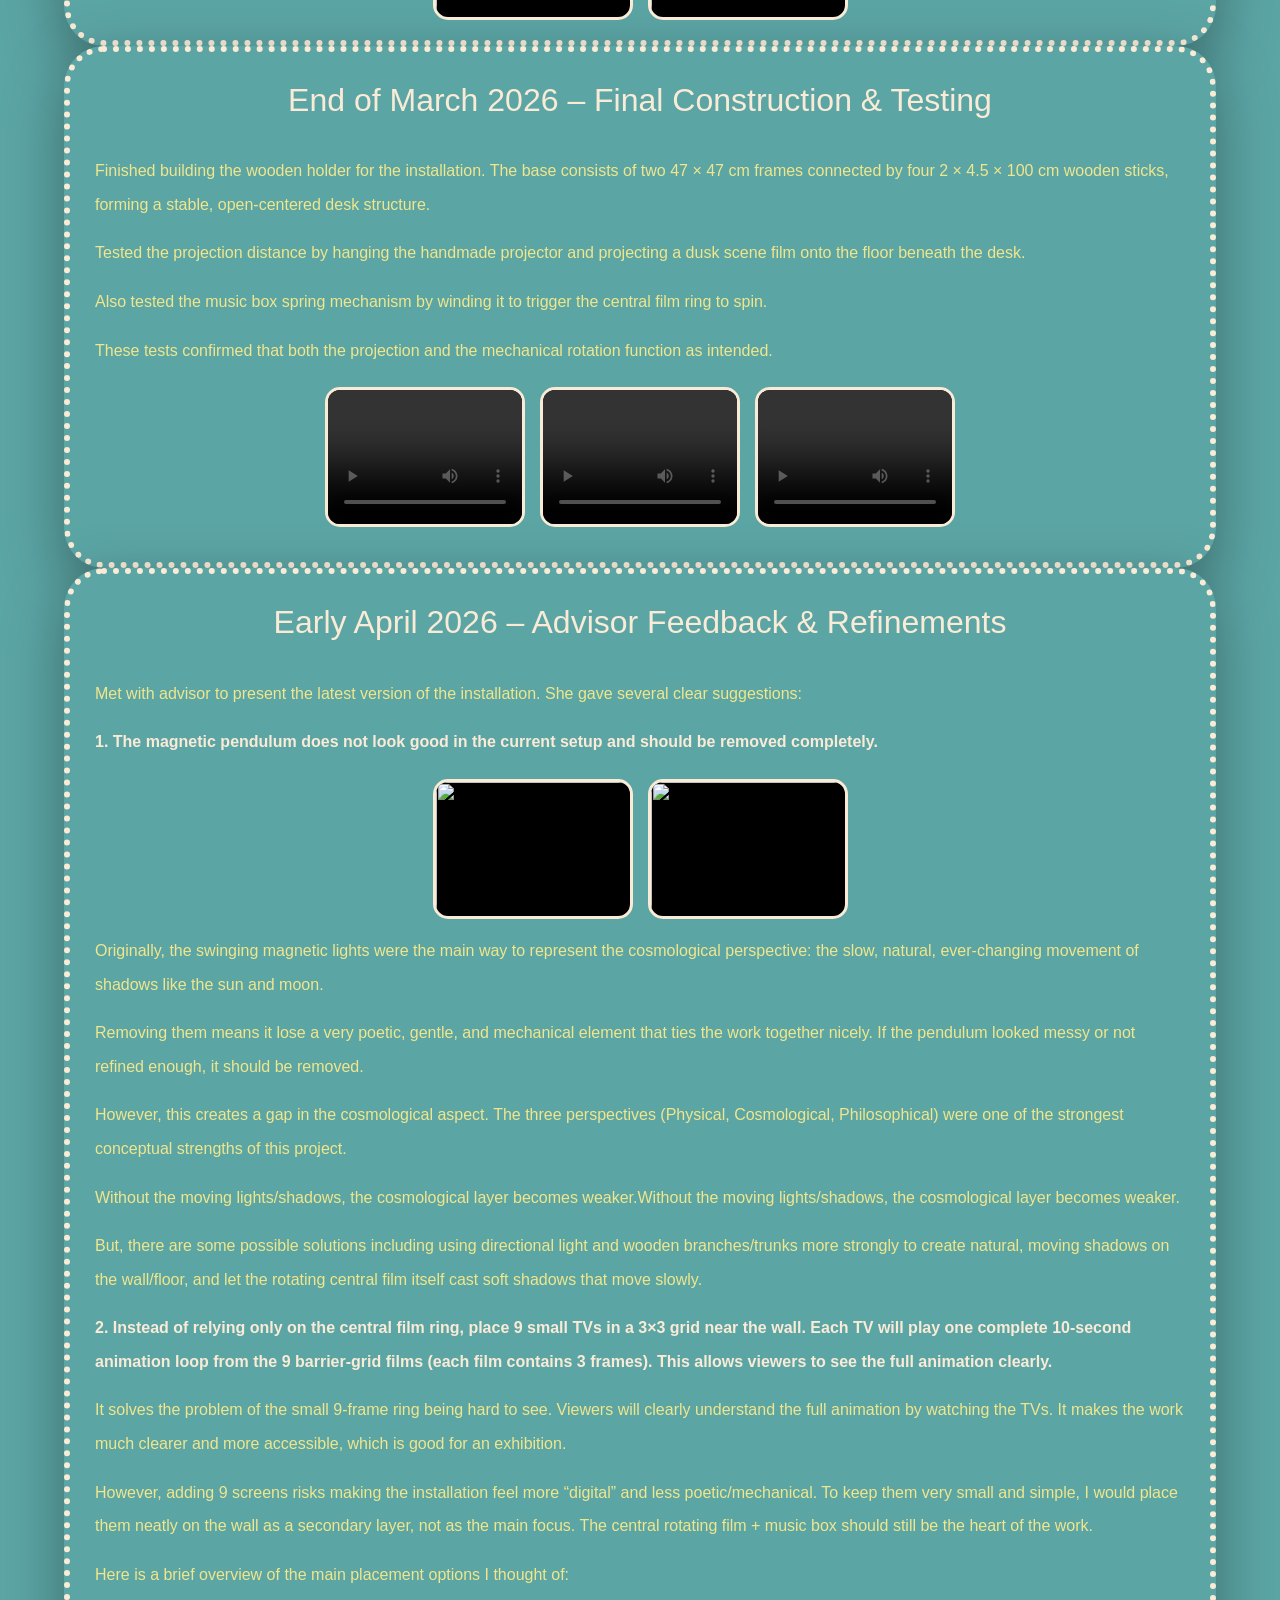
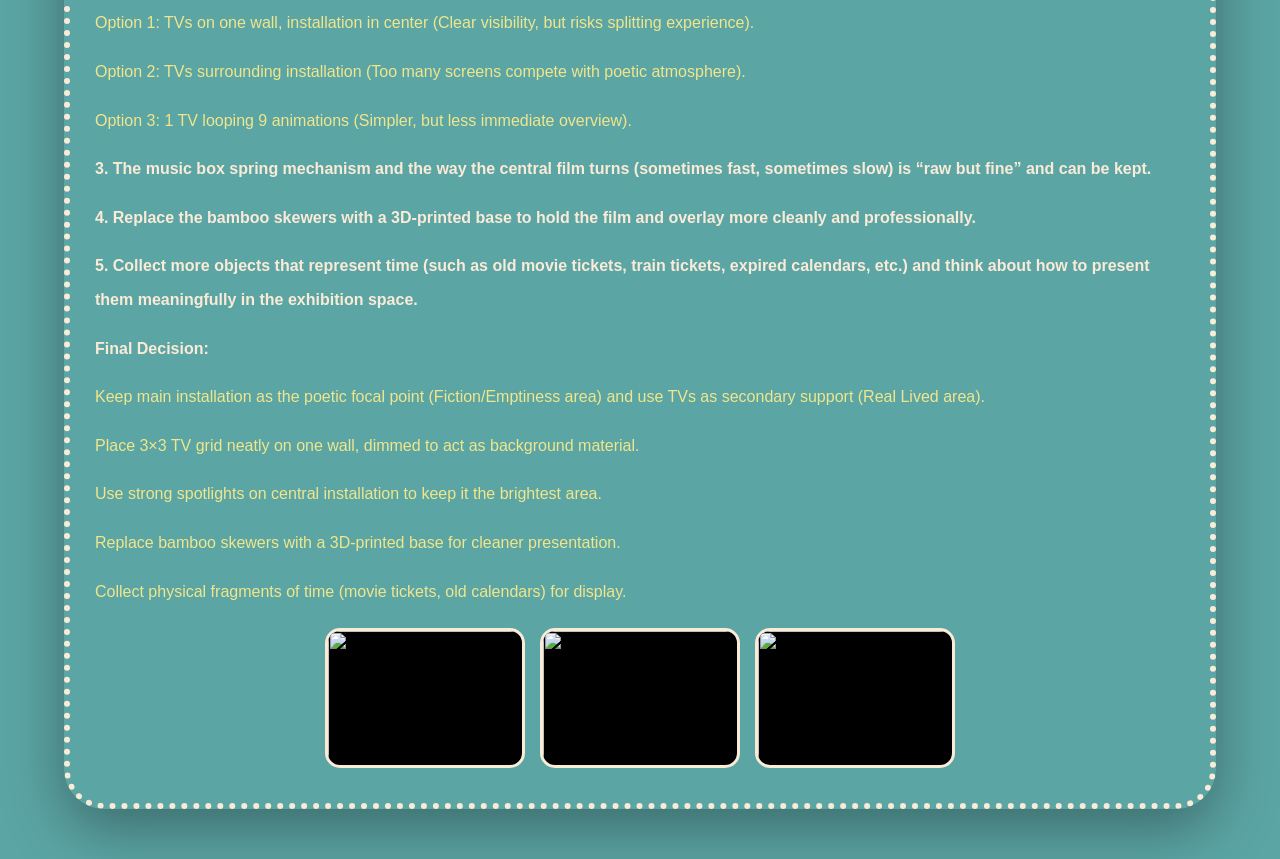
==== commit 62727138: "GT0404" ====
--- a/process.html
+++ b/process.html
@@ -15,7 +15,8 @@
             padding: 0;
         }
 
-        html, body {
+        html,
+        body {
             max-width: 100vw;
             overflow-x: hidden;
         }
@@ -60,7 +61,8 @@
             transition: all 0.3s ease;
         }
 
-        #timeline-dropdown:hover, #timeline-dropdown:focus {
+        #timeline-dropdown:hover,
+        #timeline-dropdown:focus {
             border-color: khaki;
             background-color: rgba(250, 235, 215, 0.25);
         }
@@ -109,16 +111,36 @@
             min-width: 300px;
         }
 
-        th, td {
+        th,
+        td {
             padding: 10px;
             border: 1px solid rgba(250, 235, 215, 0.3);
             text-align: left;
         }
 
-        th { background: rgba(250, 235, 215, 0.1); color: antiquewhite; }
-
-        .bold-text { font-weight: bold; color: antiquewhite; }
-        .quote-block { font-style: italic; border-left: 3px solid khaki; padding-left: 15px; margin: 15px 0; }
+        th {
+            background: rgba(250, 235, 215, 0.1);
+            color: antiquewhite;
+        }
+
+        .bold-text {
+            font-weight: bold;
+            color: antiquewhite;
+        }
+
+        .quote-block {
+            font-style: italic;
+            border-left: 3px solid khaki;
+            padding-left: 15px;
+            margin: 15px 0;
+        }
+
+        /* New Sub-section Styling for Advisor Feedback */
+        .sub-section {
+            margin-top: 15px;
+            padding-left: 15px;
+            border-left: 2px solid antiquewhite;
+        }
     </style>
 </head>
 
@@ -139,7 +161,7 @@
         <div class="dropdown-container">
             <label for="timeline-dropdown" class="dropdown-label">Jump to Date:</label>
             <select id="timeline-dropdown">
-                </select>
+            </select>
         </div>
 
         <div class="process-list">
@@ -176,15 +198,28 @@
                     <div class="process-text">
                         <div class="process-points">
                             <div class="bold-text">1. Memento Mori</div>
-                            <div>Origin: Latin phrase “remember you must die”. Used in art to encourage humility and mindfulness.</div>
+                            <div>Origin: Latin phrase “remember you must die”. Used in art to encourage humility and
+                                mindfulness.</div>
                             <br>
                             <div class="bold-text">2. Perspectives on Time</div>
                             <div class="table-wrapper">
                                 <table>
-                                    <tr><th>Perspective</th><th>Core Idea</th></tr>
-                                    <tr><td>Physical</td><td>Measurable, mechanical (clocks, seconds)</td></tr>
-                                    <tr><td>Cosmological</td><td>Vast, cyclical (sun, seasons, stars)</td></tr>
-                                    <tr><td>Philosophical</td><td>Subjective, experiential (memory, presence)</td></tr>
+                                    <tr>
+                                        <th>Perspective</th>
+                                        <th>Core Idea</th>
+                                    </tr>
+                                    <tr>
+                                        <td>Physical</td>
+                                        <td>Measurable, mechanical (clocks, seconds)</td>
+                                    </tr>
+                                    <tr>
+                                        <td>Cosmological</td>
+                                        <td>Vast, cyclical (sun, seasons, stars)</td>
+                                    </tr>
+                                    <tr>
+                                        <td>Philosophical</td>
+                                        <td>Subjective, experiential (memory, presence)</td>
+                                    </tr>
                                 </table>
                             </div>
                         </div>
@@ -197,9 +232,12 @@
                 <div class="process-body">
                     <div class="process-text">
                         <div class="process-points">
-                            <div>As a secondary school student, I felt time accelerate. By the time I noticed, those years were gone.</div>
+                            <div>As a secondary school student, I felt time accelerate. By the time I noticed, those
+                                years were gone.</div>
                             <div>Big question: What does it mean to truly cherish time?</div>
-                            <div class="quote-block">Temporal conclusion: Perhaps the way to cherish time is to ignore it entirely — focus only on the task, immerse in the experience, let time disappear.</div>
+                            <div class="quote-block">Temporal conclusion: Perhaps the way to cherish time is to ignore
+                                it entirely — focus only on the task, immerse in the experience, let time disappear.
+                            </div>
                         </div>
                     </div>
                 </div>
@@ -227,10 +265,26 @@
                             <div class="bold-text">Animation Content Plan (Nature + Transience)</div>
                             <div class="table-wrapper">
                                 <table>
-                                    <tr><th>Ring</th><th>Frames</th><th>Theme</th></tr>
-                                    <tr><td>Outer (Hours)</td><td>24</td><td>Majestic decay (Oak acorn → tree)</td></tr>
-                                    <tr><td>Middle (Minutes)</td><td>6</td><td>Weekly/monthly (Strawberry → shrivel)</td></tr>
-                                    <tr><td>Inner (Seconds)</td><td>4</td><td>Daily (Daylily bloom)</td></tr>
+                                    <tr>
+                                        <th>Ring</th>
+                                        <th>Frames</th>
+                                        <th>Theme</th>
+                                    </tr>
+                                    <tr>
+                                        <td>Outer (Hours)</td>
+                                        <td>24</td>
+                                        <td>Majestic decay (Oak acorn → tree)</td>
+                                    </tr>
+                                    <tr>
+                                        <td>Middle (Minutes)</td>
+                                        <td>6</td>
+                                        <td>Weekly/monthly (Strawberry → shrivel)</td>
+                                    </tr>
+                                    <tr>
+                                        <td>Inner (Seconds)</td>
+                                        <td>4</td>
+                                        <td>Daily (Daylily bloom)</td>
+                                    </tr>
                                 </table>
                             </div>
                         </div>
@@ -243,15 +297,32 @@
                 <div class="process-body">
                     <div class="process-text">
                         <div class="process-points">
-                            <div>Method: Split 518 frames into 129 groups (4 frames each) to create 129 interlaced strips.</div>
+                            <div>Method: Split 518 frames into 129 groups (4 frames each) to create 129 interlaced
+                                strips.</div>
                             <div>Arranged side-by-side around a donut-shaped ring in Processing.</div>
                             <div class="bold-text">Unified Animation Strategy:</div>
                             <div class="table-wrapper">
                                 <table>
-                                    <tr><th>Ring</th><th>Rotation Speed</th><th>Pace</th></tr>
-                                    <tr><td>Inner</td><td>1 turn / 60 sec</td><td>Fast</td></tr>
-                                    <tr><td>Middle</td><td>1 turn / 60 min</td><td>Moderate</td></tr>
-                                    <tr><td>Outer</td><td>1 turn / 12 hrs</td><td>Slow</td></tr>
+                                    <tr>
+                                        <th>Ring</th>
+                                        <th>Rotation Speed</th>
+                                        <th>Pace</th>
+                                    </tr>
+                                    <tr>
+                                        <td>Inner</td>
+                                        <td>1 turn / 60 sec</td>
+                                        <td>Fast</td>
+                                    </tr>
+                                    <tr>
+                                        <td>Middle</td>
+                                        <td>1 turn / 60 min</td>
+                                        <td>Moderate</td>
+                                    </tr>
+                                    <tr>
+                                        <td>Outer</td>
+                                        <td>1 turn / 12 hrs</td>
+                                        <td>Slow</td>
+                                    </tr>
                                 </table>
                             </div>
                         </div>
@@ -271,7 +342,8 @@
                             <div>Goal: Generate matching interlaced donut images that perfectly align.</div>
                         </div>
                         <div class="process-gallery">
-                            <img src="images/Mid-November 2025 – Technical Development_01.jpg" alt="Adobe Illustrator Grid">
+                            <img src="images/Mid-November 2025 – Technical Development_01.jpg"
+                                alt="Adobe Illustrator Grid">
                         </div>
                     </div>
                 </div>
@@ -283,7 +355,8 @@
                     <div class="process-text">
                         <div class="process-points">
                             <div>Abandoned the series for one unified interactive installation.</div>
-                            <div>Includes Physical (cylinder), Cosmological (light/shadow), and Philosophical (pulse sensor) aspects.</div>
+                            <div>Includes Physical (cylinder), Cosmological (light/shadow), and Philosophical (pulse
+                                sensor) aspects.</div>
                         </div>
                         <div class="process-gallery">
                             <img src="images/End of November 2025_01.jpg" alt="Single Installation Proposal">
@@ -297,8 +370,10 @@
                 <div class="process-body">
                     <div class="process-text">
                         <div class="process-points">
-                            <div>The plant grows on one half, dies on the other, then flips and starts again forever.</div>
-                            <div>Solution for rotation: Cut a slit and thread the second strip through to allow independent rotation.</div>
+                            <div>The plant grows on one half, dies on the other, then flips and starts again forever.
+                            </div>
+                            <div>Solution for rotation: Cut a slit and thread the second strip through to allow
+                                independent rotation.</div>
                         </div>
                         <div class="process-gallery">
                             <img src="images/Mid-December 2025_01.jpg" alt="Möbius Strip Mechanism 1">
@@ -347,9 +422,9 @@
                             <div>Symbolizes that time requires human effort to continue flowing.</div>
                         </div>
                         <div class="process-gallery">
-                            <img src="images/End of January 2026_01.jpg" alt="Spring Test 1">
-                            <img src="images/End of January 2026_02.jpg" alt="Spring Test 2">
-                            <img src="images/End of January 2026_03.jpg" alt="Spring Test 3">
+                            <img src="images/End of January 2026_01.jpg">
+                            <img src="images/End of January 2026_02.jpg">
+                            <img src="images/End of January 2026_03.jpg">
                         </div>
                     </div>
                 </div>
@@ -360,26 +435,202 @@
                 <div class="process-body">
                     <div class="process-text">
                         <div class="process-points">
-                            <div>Removed projector and camera to focus on unity.</div>
-                            <div>1. Moving lights = Cosmological</div>
-                            <div>2. People walking = Philosophical</div>
-                            <div>3. Spring mechanism = Physical</div>
-                        </div>
-                    </div>
-                </div>
-            </div>
-
-            <div class="process-entry" id="entry-14">
-                <div class="process-title">Early March 2026 – Construction Begins</div>
-                <div class="process-body">
-                    <div class="process-text">
-                        <div class="process-points">
-                            <div>Confirmed film content (36 frames). Cut into 9-frame loop and 27-frame Möbius strip.</div>
-                            <div>Built the magnetic momentum mechanism and drilled the wooden base.</div>
-                        </div>
-                    </div>
-                </div>
-            </div>
+                            <div>Decided to remove the projector and camera from the final setup. The projector was
+                                initially planned to project Processing-generated visual effects showing the shadow to
+                                the position of the audience as captured by the camera.</div>
+                            <div>The change was made to simplify the work, make it more focused on the main content, and
+                                create a stronger sense of unity. The three aspects of perceiving time are now clearly
+                                expressed as:</div>
+                            <div>1. Moving small metal lights = Cosmological perspective</div>
+                            <div>2. People walking to view the barrier-grid animation = Philosophical perspective</div>
+                            <div>3. Music box spring mechanism driven movement and music = Physical perspective</div>
+                            <div>The film element will be presented in four different forms:</div>
+                            <div>1. Unrolled film as a linear timeline</div>
+                            <div>2. Ends-connected film as cyclical time</div>
+                            <div>3. Möbius strip shaped film as unified and eternal time</div>
+                            <div>4. Film in pieces (one photo per piece) to represent fragments of time</div>
+                            <div>These film pieces will be hung or placed next to fixed spotlights on the wall. Viewers
+                                can choose a piece and project it onto a surface, either as a normal photo or as a
+                                barrier-grid animation. </div>
+
+                            <div>I measured focal lengths, tested stacking, and adapted the box for real-world limited
+                                space.</div>
+                            <div class="bold-text">Summary of my handmade slide projector experiments</div>
+                            <div class="bold-text">Optimal Settings for Limited Distance (Target: 30–40cm Image)</div>
+                            <div class="table-wrapper">
+                                <table>
+                                    <tr>
+                                        <th>Configuration</th>
+                                        <th>Film-to-lens (u)</th>
+                                        <th>Lens-to-wall (v)</th>
+                                        <th>Total box-to-wall distance</th>
+                                        <th>LExpected image width</th>
+                                        <th>Brightness</th>
+                                        <th>Clarity</th>
+                                    </tr>
+                                    <tr>
+                                        <td>Single lens</td>
+                                        <td>22cm</td>
+                                        <td>31-39cm</td>
+                                        <td>40–50 cm</td>
+                                        <td>30–40 cm</td>
+                                        <td>Very good</td>
+                                        <td>Good (use 12.5 mm or 9 mm aperture for sharper edges)</td>
+                                    </tr>
+                                    <tr>
+                                        <td>Stacked lenses (f=9.61 cm)</td>
+                                        <td>13–14 cm</td>
+                                        <td>30–37 cm</td>
+                                        <td>40–50 cm</td>
+                                        <td>30–40 cm</td>
+                                        <td>Medium</td>
+                                        <td>Good with small aperture</td>
+                                    </tr>
+                                </table>
+                            </div>
+                            <div class="process-gallery">
+                                <img src="images/Mid-February 2026_01.jpg">
+                                <img src="images/Mid-February 2026_02.jpg">
+                                <img src="images/Mid-February 2026_03.jpg">
+                                <img src="images/Mid-February 2026_04.jpg">
+                                <img src="images/Mid-February 2026_05.jpg">
+                            </div>
+                        </div>
+                    </div>
+                </div>
+            </div>
+        </div>
+
+        <div class="process-entry" id="entry-14">
+            <div class="process-title">Early March 2026 – Construction Begins</div>
+            <div class="process-body">
+                <div class="process-text">
+                    <div class="process-points">
+                        <div>Confirmed film content (36 frames): 27 scenic images and 9 animation frames.</div>
+                        <div>Cut into a 9-frame loop for rotation and a 27-frame Möbius strip.</div>
+                        <div>Built the magnetic momentum mechanism.</div>
+                        <div>Drilled holes in the wooden base for stands, film loop, and spring
+                            mechanism.</div>
+                    </div>
+                    <div class="process-gallery">
+                        <img src="images/Early March 2026_01.jpg">
+                        <img src="images/Early March 2026_02.jpg">
+                        <img src="images/Early March 2026_03.jpg">
+                        <img src="images/Early March 2026_04.jpg">
+                        <img src="images/Early March 2026_06.jpg">
+                        <img src="images/Early March 2026_07.jpg">
+                        <img src="images/Early March 2026_08.jpg">
+                        <img src="images/Early March 2026_09.jpg">
+                        <img src="images/Early March 2026_10.jpg">
+                        <img src="images/Early March 2026_11.jpg">
+                        <img src="images/Early March 2026_12.jpg">
+                        <img src="images/Early March 2026_13.jpg">
+                    </div>
+                </div>
+            </div>
+        </div>
+
+        <div class="process-entry" id="entry-15">
+            <div class="process-title">End of March 2026 – Final Construction & Testing</div>
+            <div class="process-body">
+                <div class="process-text">
+                    <div class="process-points">
+                        <div>Finished building the wooden holder for the installation. The base consists of two 47 ×
+                            47 cm frames connected by four 2 × 4.5 × 100 cm wooden sticks, forming a stable,
+                            open-centered desk structure.</div>
+                        <div>Tested the projection distance by hanging the handmade projector and projecting a dusk
+                            scene film onto the floor beneath the desk. </div>
+                        <div>Also tested the music box spring mechanism by winding it to trigger the central film
+                            ring to spin.</div>
+                        <div>These tests confirmed that both the projection and the mechanical rotation function as
+                            intended.</div>
+                        <div class="process-gallery">
+                            <video controls>
+                                <source src="images/End of March 2026_01.mp4">
+                            </video>
+                            <video controls>
+                                <source src="images/End of March 2026_02.mp4">
+                            </video>
+                            <video controls>
+                                <source src="images/End of March 2026_03.mp4">
+                            </video>
+                        </div>
+                    </div>
+                </div>
+            </div>
+        </div>
+
+        <div class="process-entry" id="entry-16">
+            <div class="process-title">Early April 2026 – Advisor Feedback & Refinements</div>
+            <div class="process-body">
+                <div class="process-text">
+                    <div class="process-points">
+                        <div>Met with advisor to present the latest version of the installation. She gave several
+                            clear suggestions:</div>
+
+                        <div><span class="bold-text">1. The magnetic pendulum does not look good in the current
+                                setup and should be removed completely.</span></div>
+                        <div class="process-gallery">
+                            <img src="images/Early April 2026_01.png">
+                            <img src="images/Early April 2026_02.png">
+                        </div>
+                        <div>Originally, the swinging magnetic lights were the main way to represent the
+                            cosmological perspective: the slow, natural, ever-changing movement of shadows like the
+                            sun and moon. </div>
+                        <div>Removing them means it lose a very poetic, gentle, and mechanical element that ties
+                            the work together nicely. If the pendulum looked messy or not refined enough, it should
+                            be removed. </div>
+                        <div>However, this creates a gap in the cosmological aspect. The three perspectives
+                            (Physical, Cosmological, Philosophical) were one of the strongest conceptual strengths
+                            of this project. </div>
+                        <div>Without the moving lights/shadows, the cosmological layer becomes weaker.Without the
+                            moving lights/shadows, the cosmological layer becomes weaker.</div>
+                        <div>But, there are some possible solutions including using directional light and wooden
+                            branches/trunks more strongly to create natural, moving shadows on the wall/floor, and
+                            let the rotating central film itself cast soft shadows that move slowly.</div>
+
+                        <div><span class="bold-text">2. Instead of relying only on the central film ring, place 9
+                                small TVs in a 3×3 grid near the wall. Each TV will play one complete 10-second
+                                animation loop from the 9 barrier-grid films (each film contains 3 frames). This
+                                allows viewers to see the full animation clearly.</span></div>
+                        <div>It solves the problem of the small 9-frame ring being hard to see. Viewers will clearly
+                            understand the full animation by watching the TVs. It makes the work much clearer and
+                            more accessible, which is good for an exhibition.</div>
+                        <div>However, adding 9 screens risks making the installation feel more “digital” and less
+                            poetic/mechanical. To keep them very small and simple, I would place them neatly on the
+                            wall as a secondary layer, not as the main focus. The central rotating film + music box
+                            should still be the heart of the work. </div>
+                        <div>Here is a brief overview of the main placement options I thought of: </div>
+                        <div>Option 1: TVs on one wall, installation in center (Clear
+                            visibility, but risks splitting experience).</div>
+                        <div>Option 2: TVs surrounding installation (Too many screens
+                            compete with poetic atmosphere).</div>
+                        <div>Option 3: 1 TV looping 9 animations (Simpler, but less
+                            immediate overview).</div>
+                        <div><span class="bold-text">3. The music box spring mechanism and the way the central film
+                                turns (sometimes fast, sometimes slow) is “raw but fine” and can be kept.</span>
+                        </div>
+                        <div><span class="bold-text">4. Replace the bamboo skewers with a 3D-printed base to hold
+                                the film and overlay more cleanly and professionally.</span></div>
+                        <div><span class="bold-text">5. Collect more objects that represent time (such as old movie
+                                tickets, train tickets, expired calendars, etc.) and think about how to present them
+                                meaningfully in the exhibition space.</span></div>
+                        <div><span class="bold-text">Final Decision:</span></div>
+                        <div>Keep main installation as the poetic focal point (Fiction/Emptiness area) and use TVs
+                            as secondary support (Real Lived area).</div>
+                        <div>Place 3×3 TV grid neatly on one wall, dimmed to act as background material.</div>
+                        <div>Use strong spotlights on central installation to keep it the brightest area.</div>
+                        <div>Replace bamboo skewers with a 3D-printed base for cleaner presentation.</div>
+                        <div>Collect physical fragments of time (movie tickets, old calendars) for display.</div>
+                        <div class="process-gallery">
+                            <img src="images/Early April 2026_03.png">
+                            <img src="images/Early April 2026_04.png">
+                            <img src="images/Early April 2026_05.png">
+                        </div>
+                    </div>
+                </div>
+            </div>
+        </div>
 
         </div>
     </section>
@@ -391,6 +642,11 @@
         <span class="drawing-nav" id="drawing-prev"> ← </span>
         <span class="drawing-nav" id="drawing-next"> → </span>
         <img id="drawing-img">
+    </div>
+
+    <div id="loader">
+        <div class="hourglass"></div>
+        <p>It is almost done! Please wait~</p>
     </div>
 
     <script>
@@ -403,7 +659,8 @@
             { label: "12/2025", entryId: "entry-9" },
             { label: "01/2026", entryId: "entry-10" },
             { label: "02/2026", entryId: "entry-13" },
-            { label: "03/2026", entryId: "entry-14" }
+            { label: "03/2026", entryId: "entry-14" },
+            { label: "04/2026", entryId: "entry-16" }
         ];
 
         // Back to top
@@ -413,6 +670,7 @@
 
         // Initialize Dropdown Navigation
         window.addEventListener('load', () => {
+            document.body.classList.add('loaded');
             initDropdown();
         });
 
@@ -422,7 +680,7 @@
             // Populate the select element with options
             monthMapping.forEach((m, index) => {
                 const option = document.createElement('option');
-                option.value = index; 
+                option.value = index;
                 option.textContent = m.label;
                 dropdown.appendChild(option);
             });
@@ -432,7 +690,7 @@
                 const val = parseInt(e.target.value);
                 const targetId = monthMapping[val].entryId;
                 const entry = document.getElementById(targetId);
-                
+
                 if (entry) {
                     const offset = 80; // Offset to account for the sticky dropdown bar
                     const bodyRect = document.body.getBoundingClientRect().top;
@@ -478,4 +736,5 @@
         lightbox.onclick = () => lightbox.style.display = 'none';
     </script>
 </body>
+
 </html>
--- a/style.css
+++ b/style.css
@@ -381,15 +381,22 @@
     justify-content: center;
 }
 
-.process-gallery img {
-    width: 150px;
-    height: 100px;
+/* Update this block in your <style> tag */
+.process-gallery img, 
+.process-gallery video {  /* <-- Add this line! */
+    width: 200px;
+    height: 140px;
     object-fit: cover;
     border: 3px solid antiquewhite;
-    border-radius: 12px;
+    border-radius: 15px;
     cursor: pointer;
-    box-shadow: 0 4px 10px rgba(0,0,0,0.2);
-    transition: transform 0.3s ease;
+    transition: transform 0.3s;
+    background: #000; /* Adds a nice black background before the video loads */
+}
+
+.process-gallery img:hover,
+.process-gallery video:hover { /* <-- Add this line too! */
+    transform: scale(1.05);
 }
 
 .process-gallery img:hover {
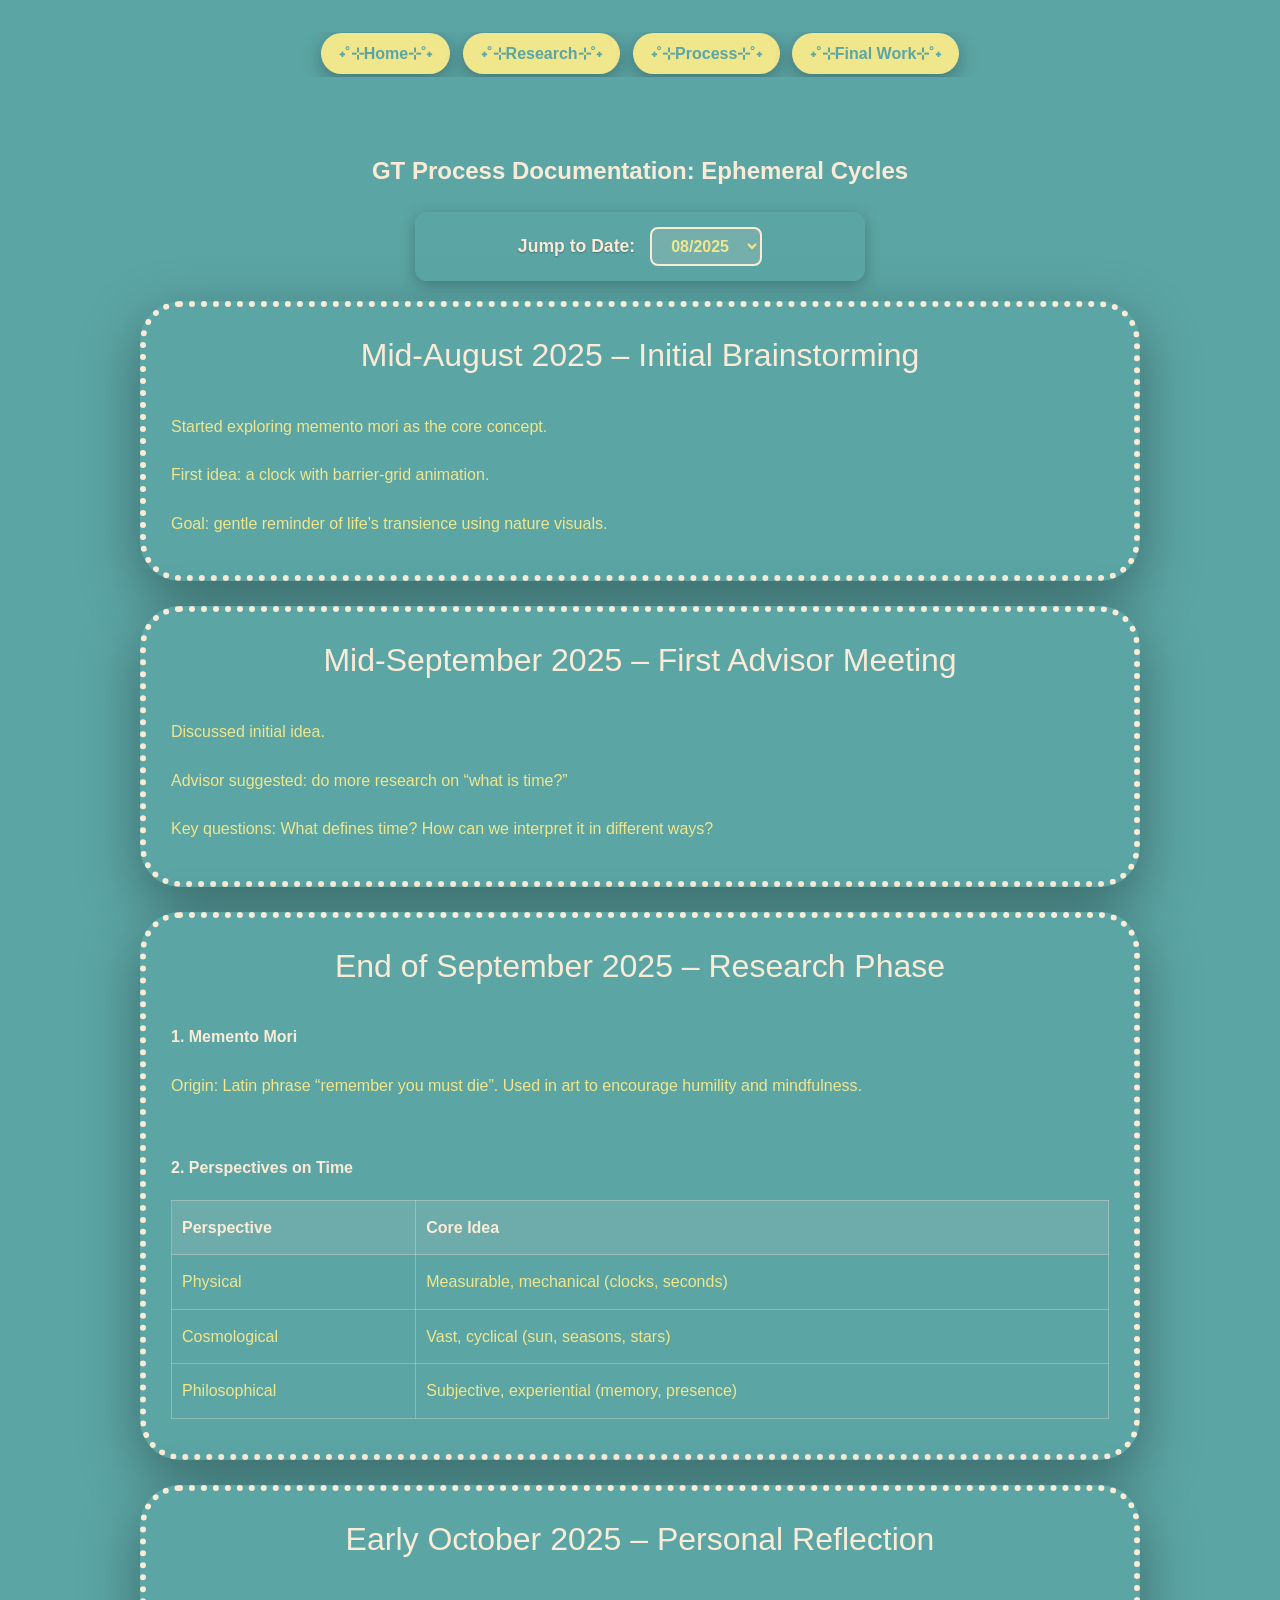
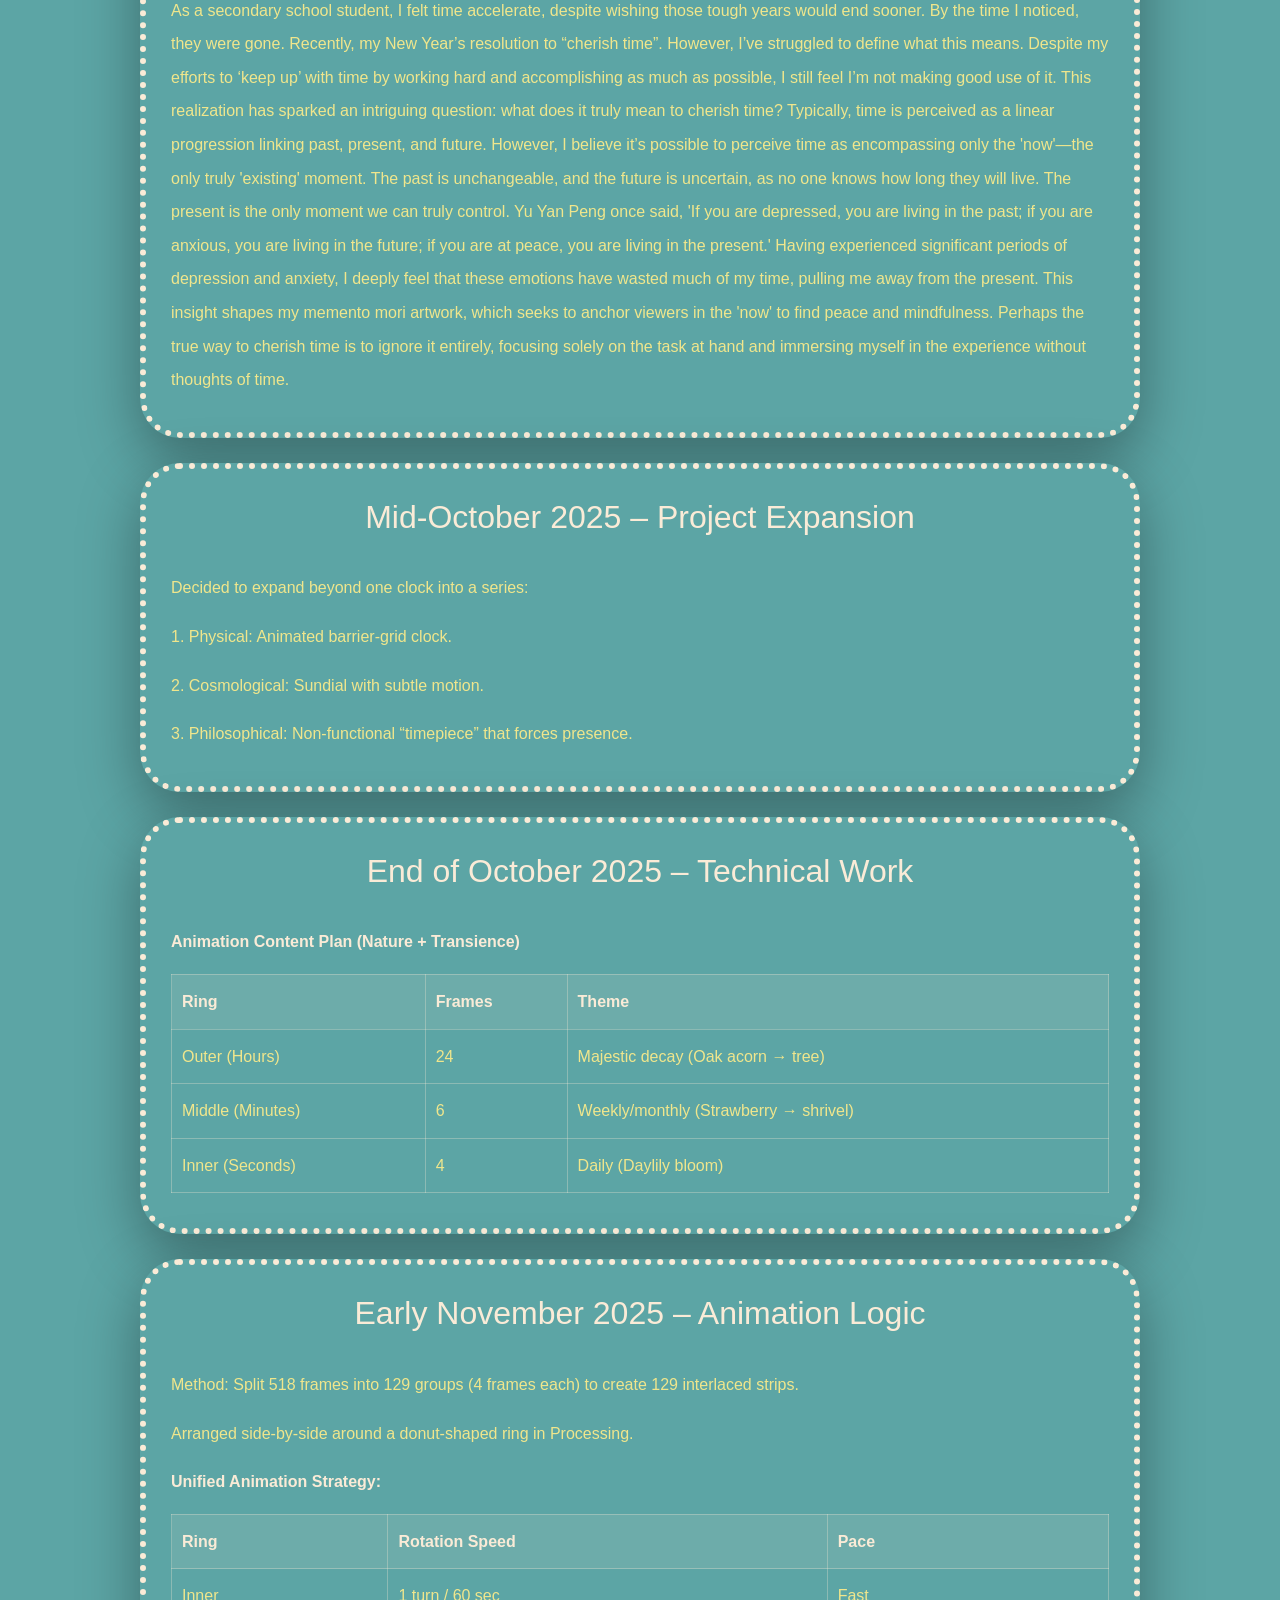
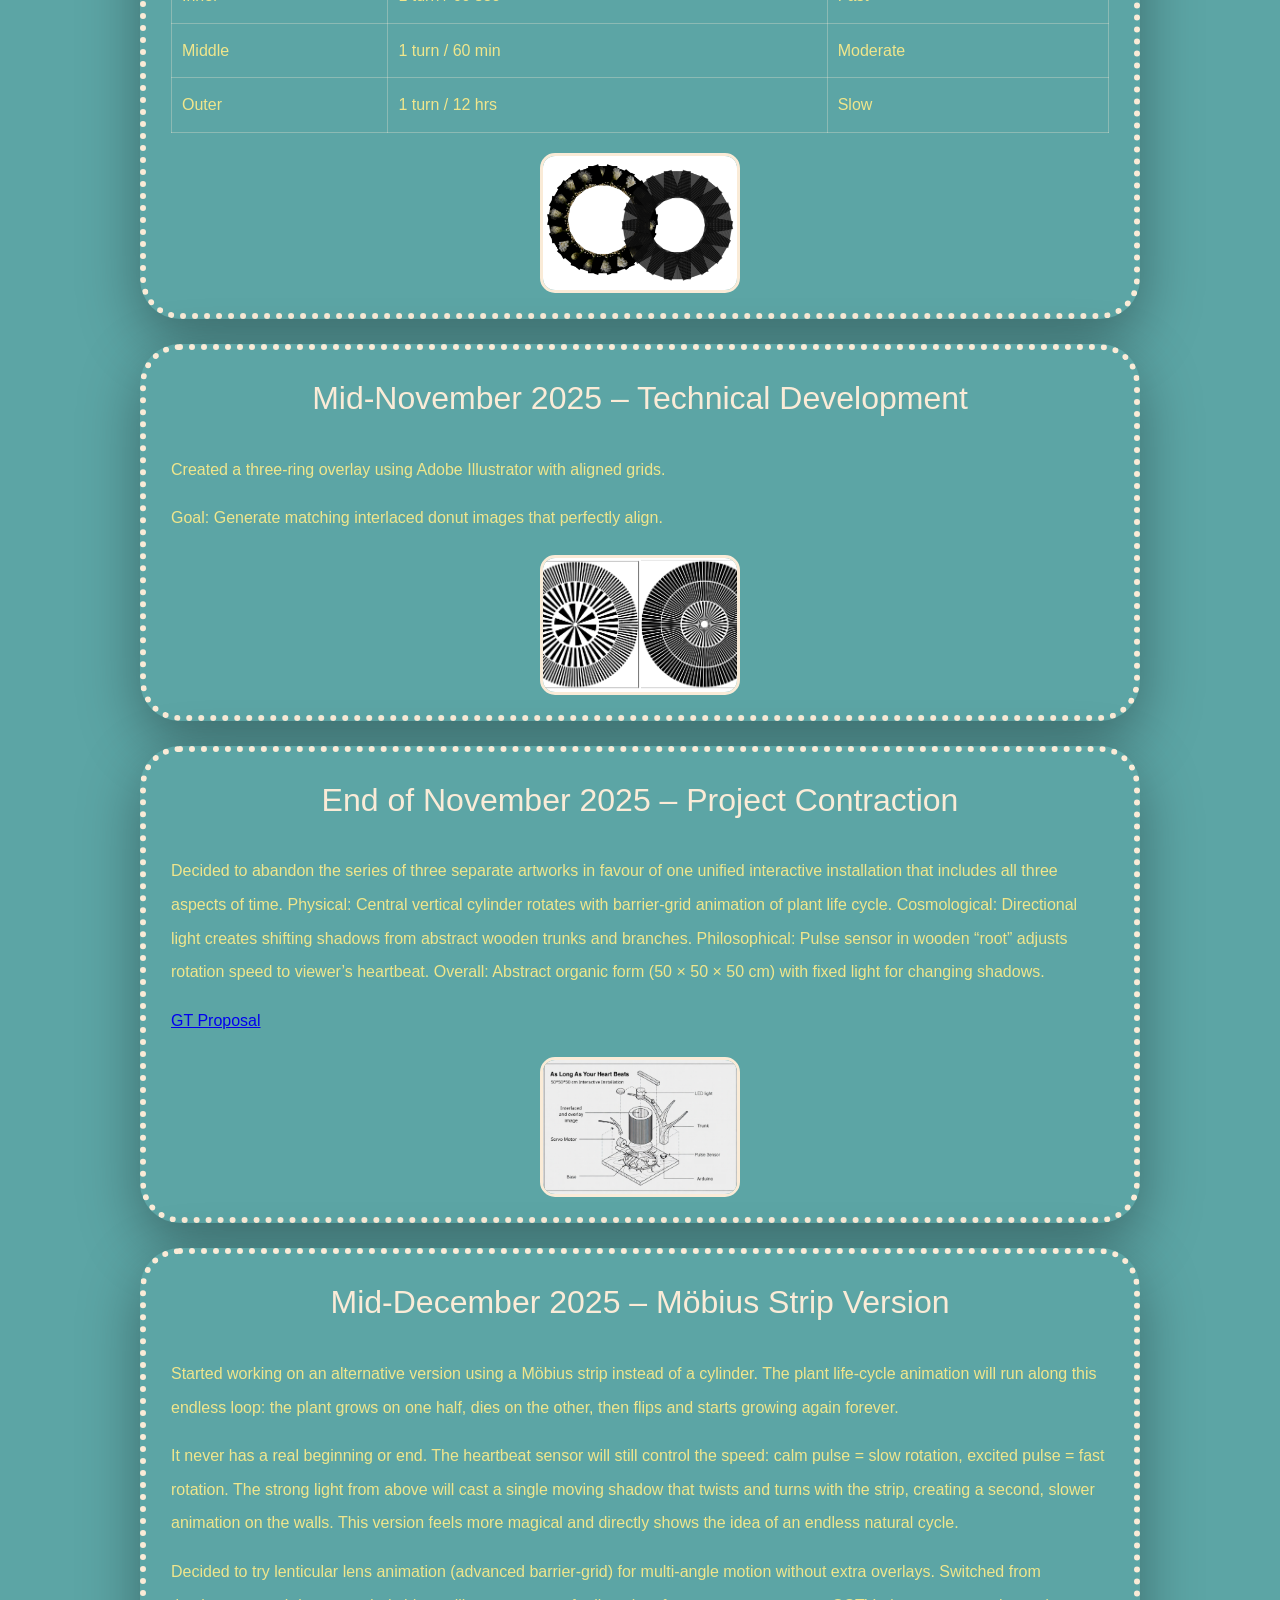
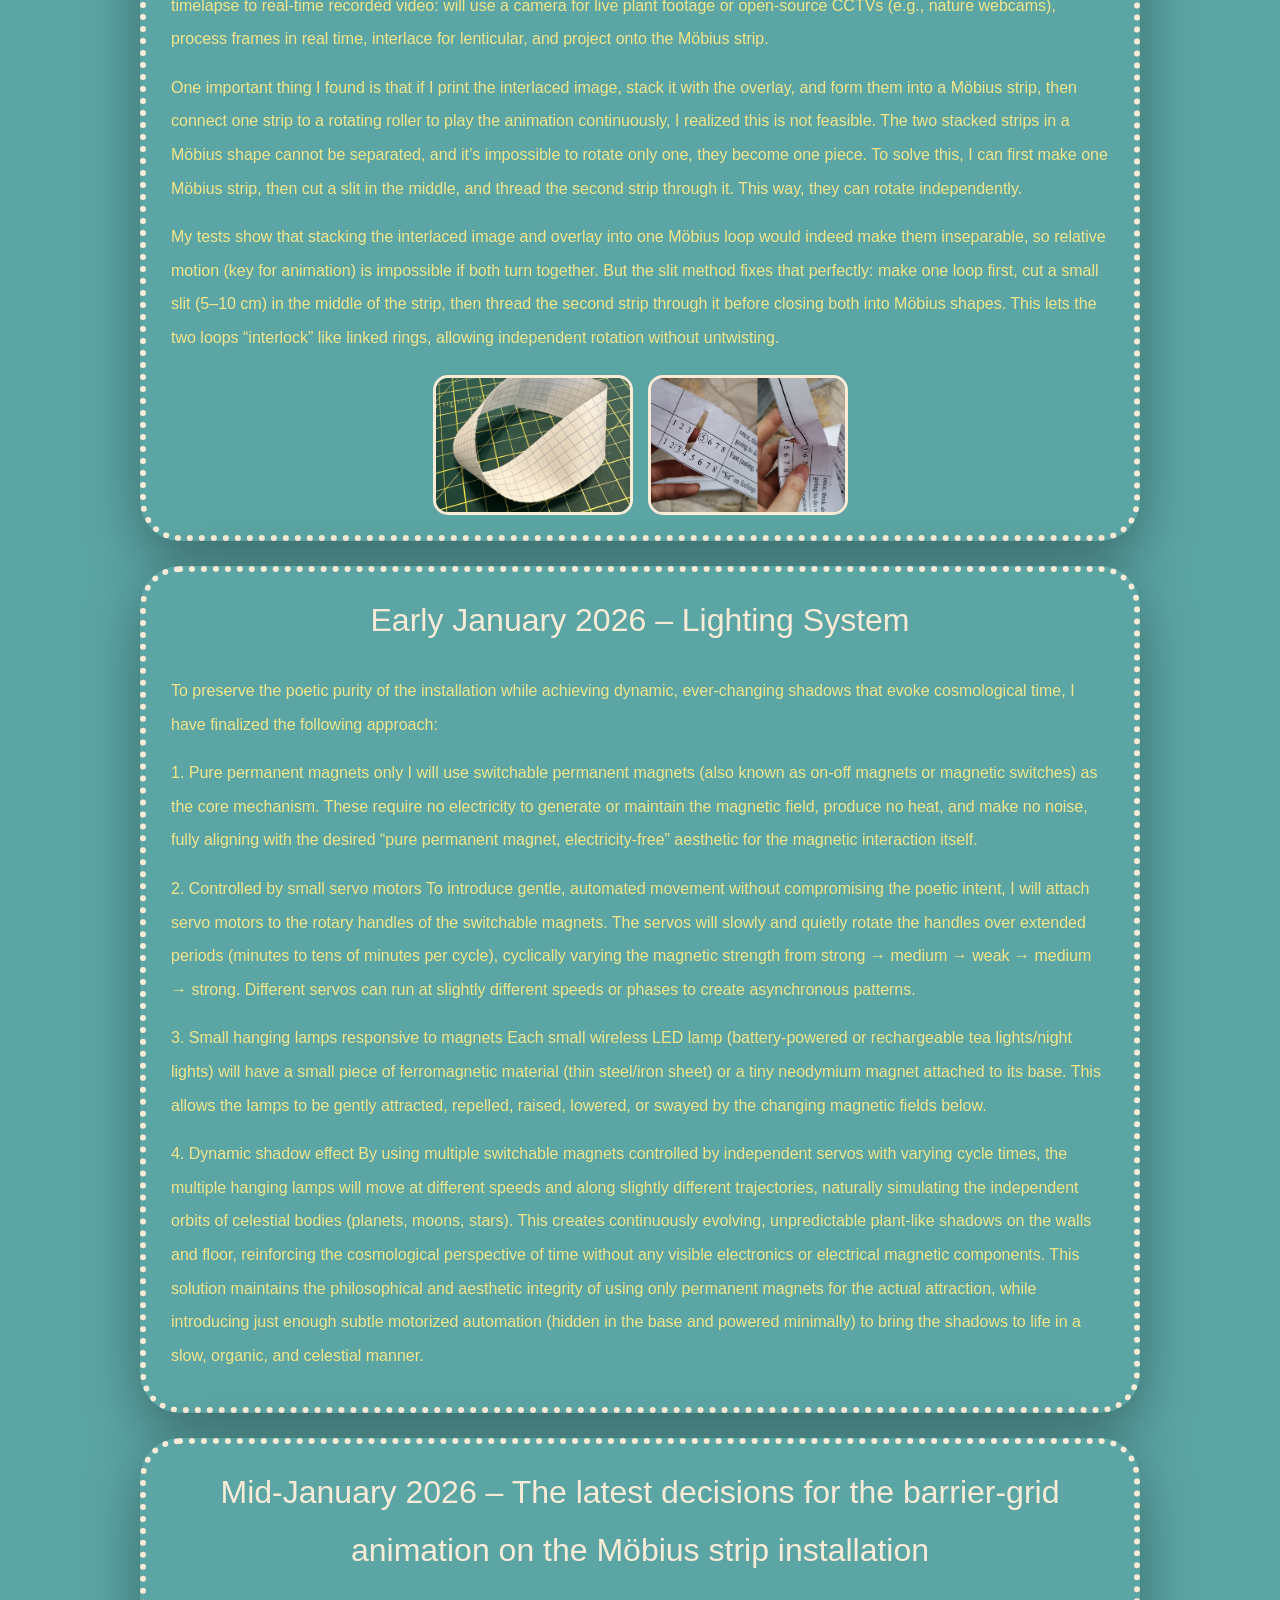
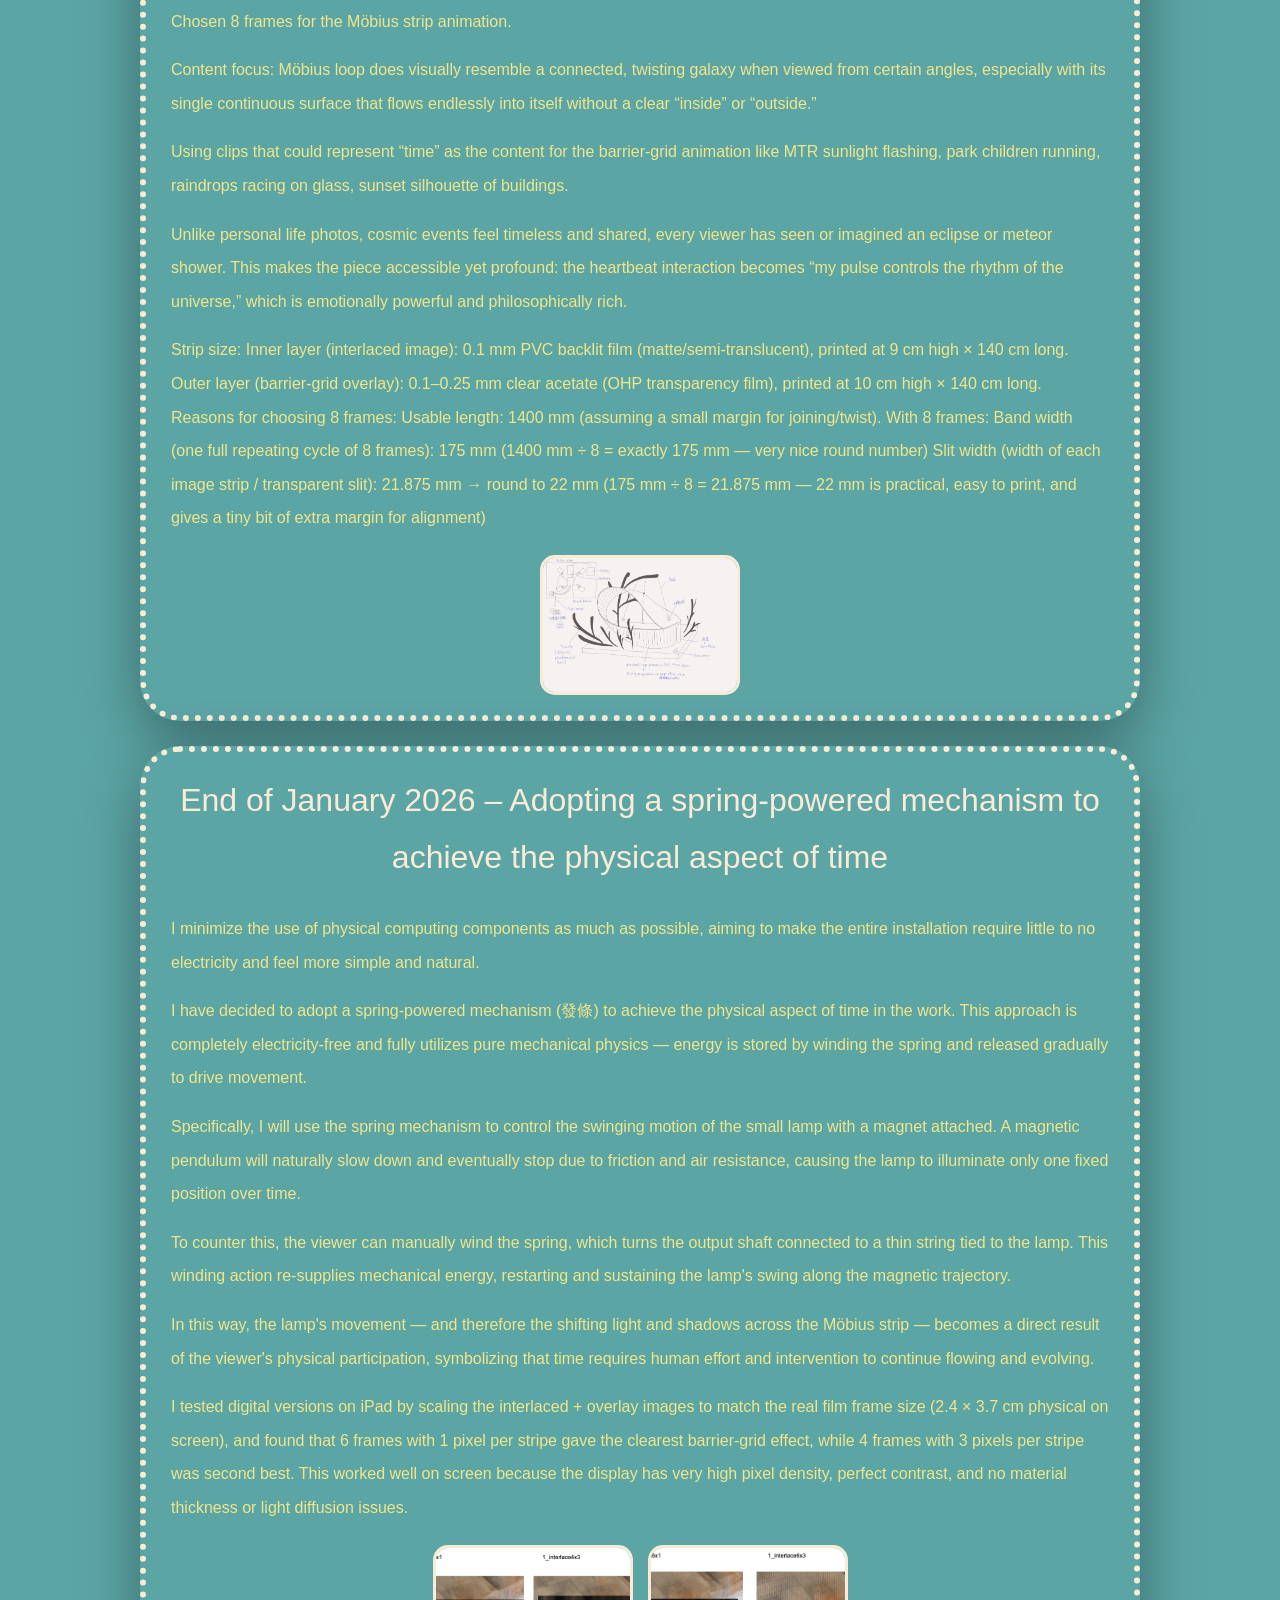
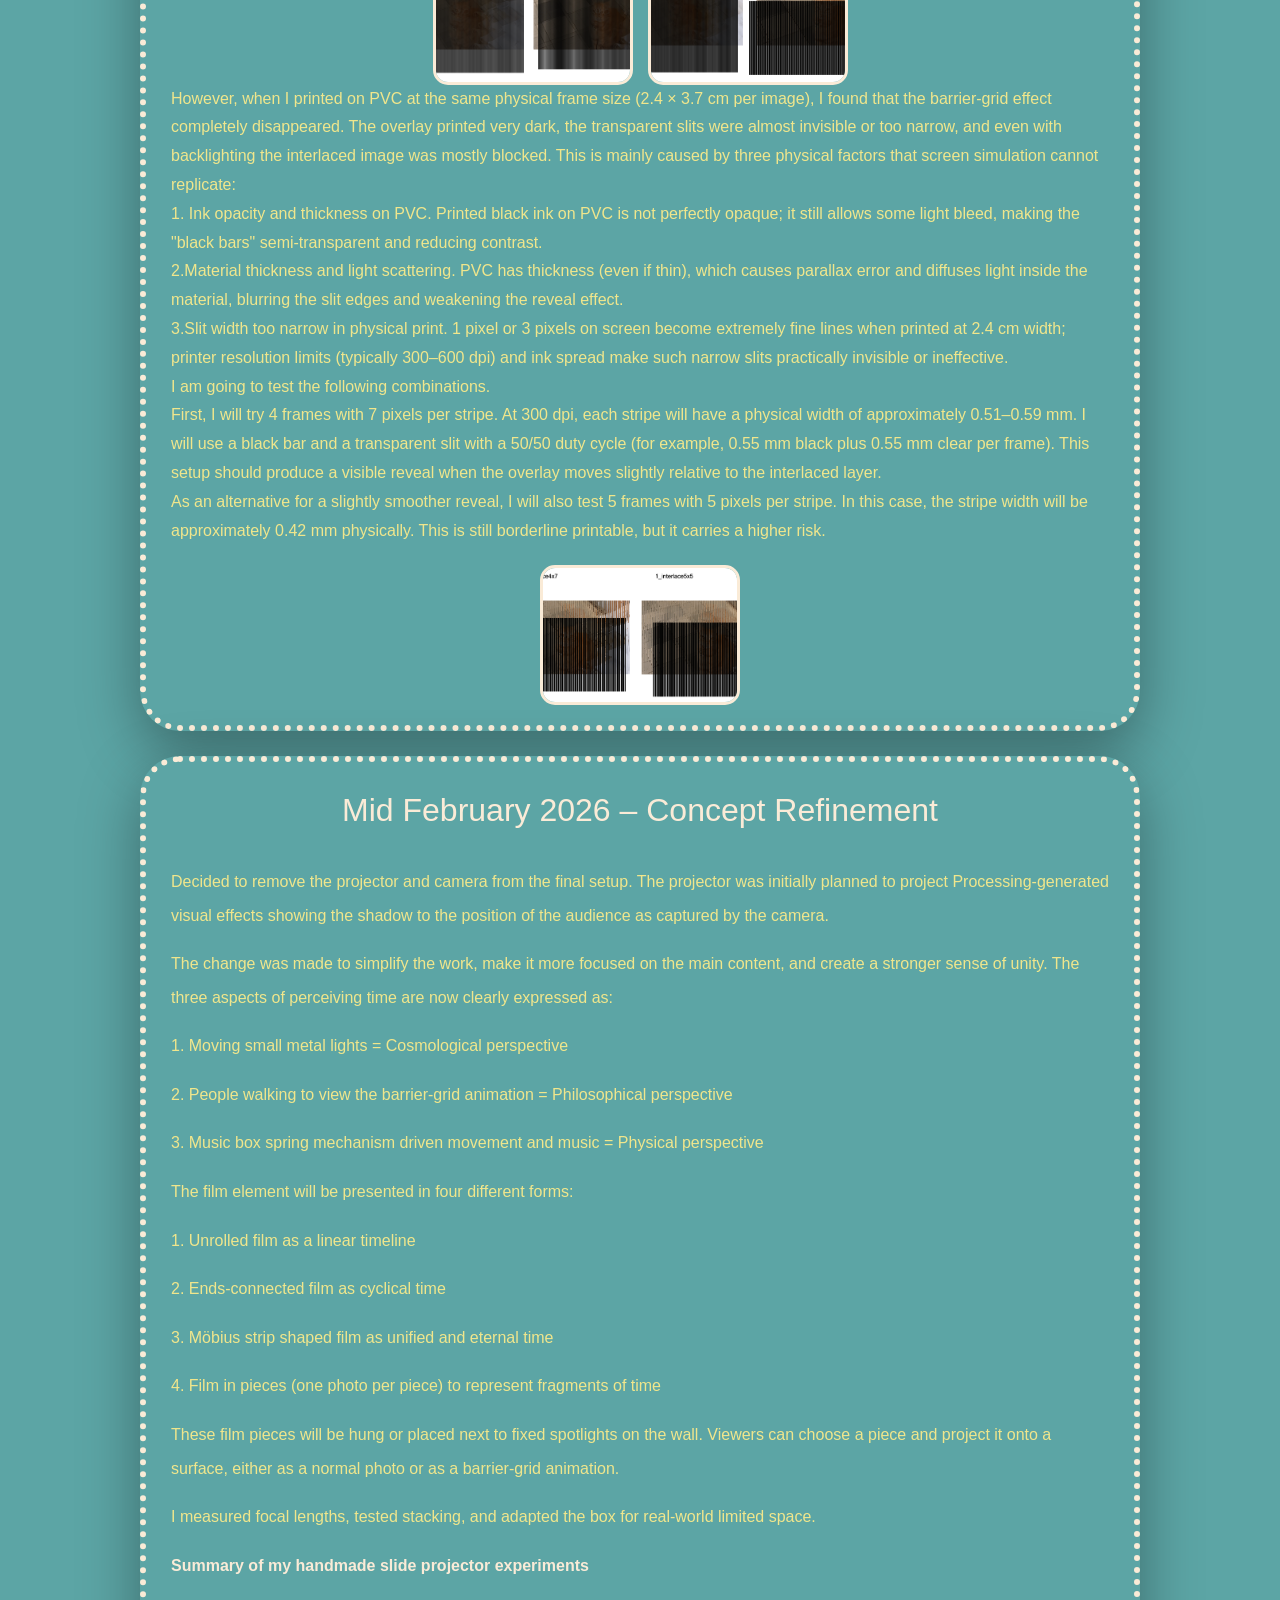
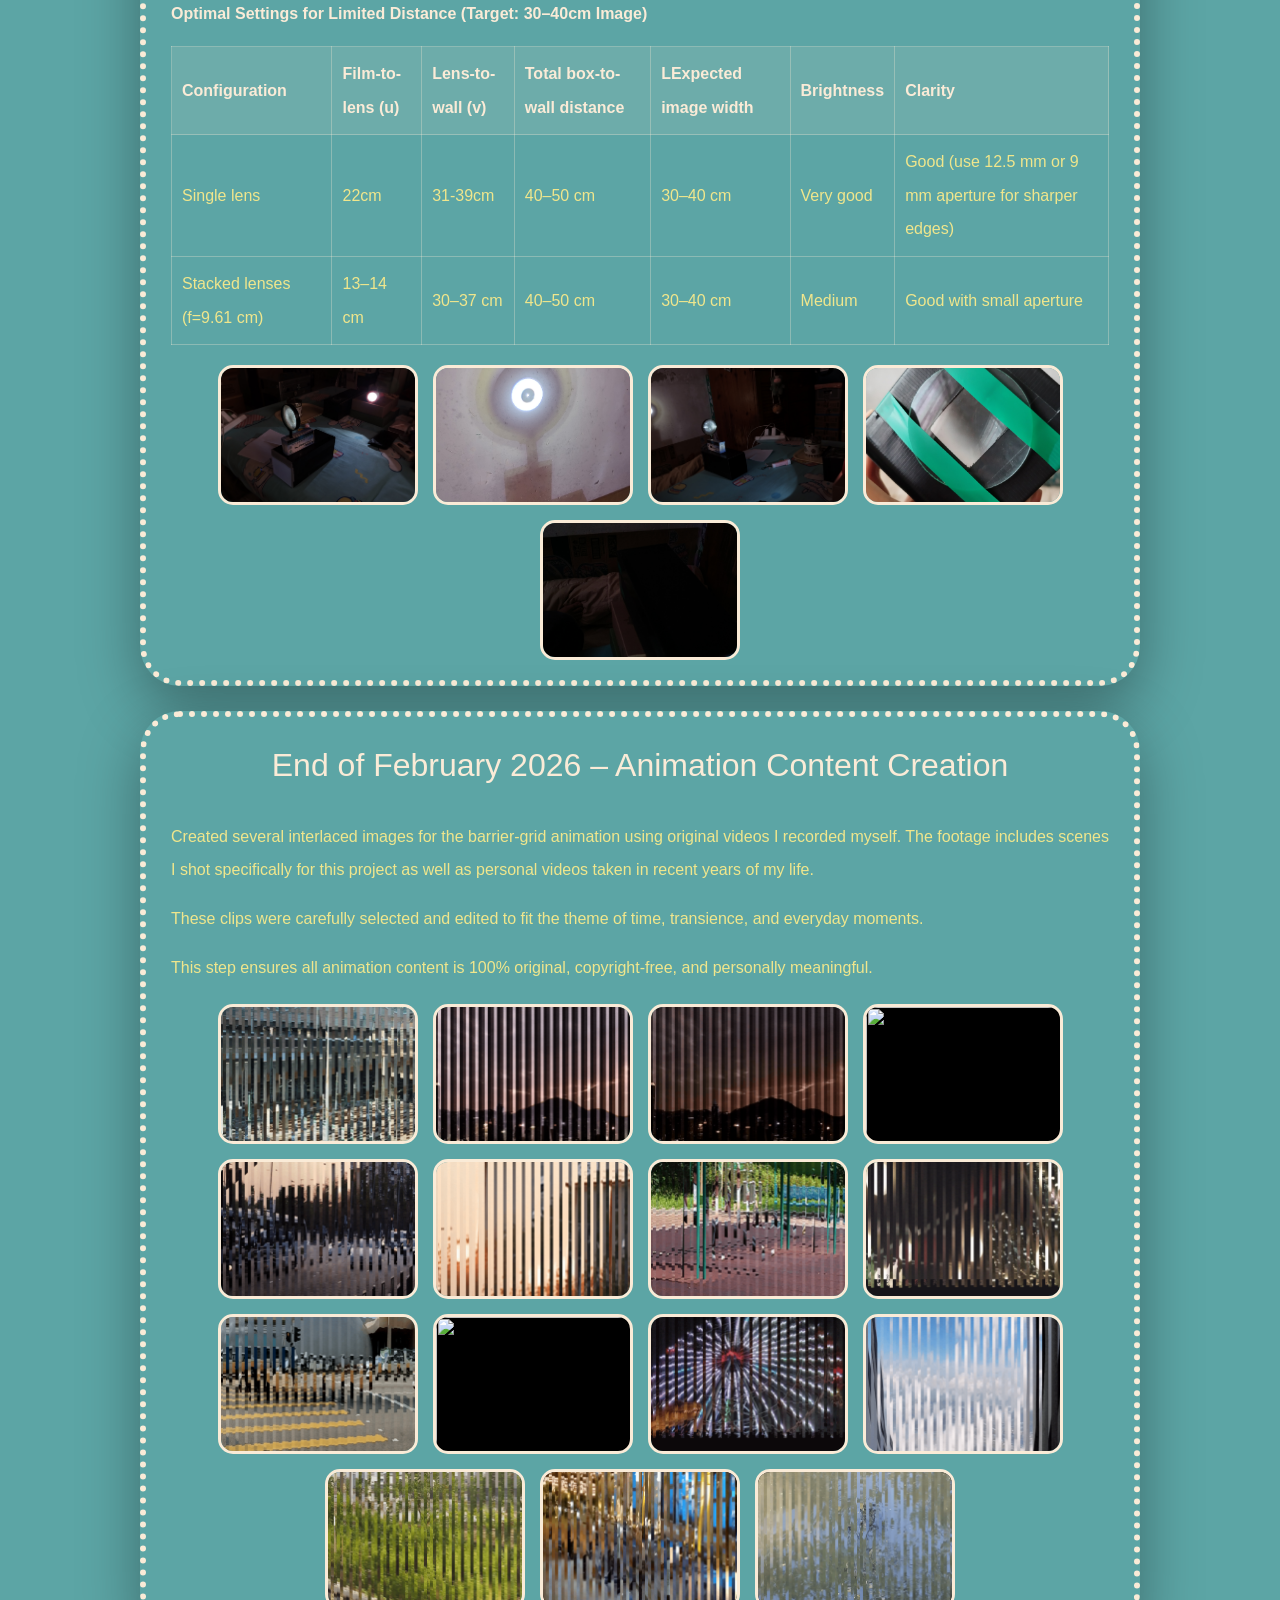
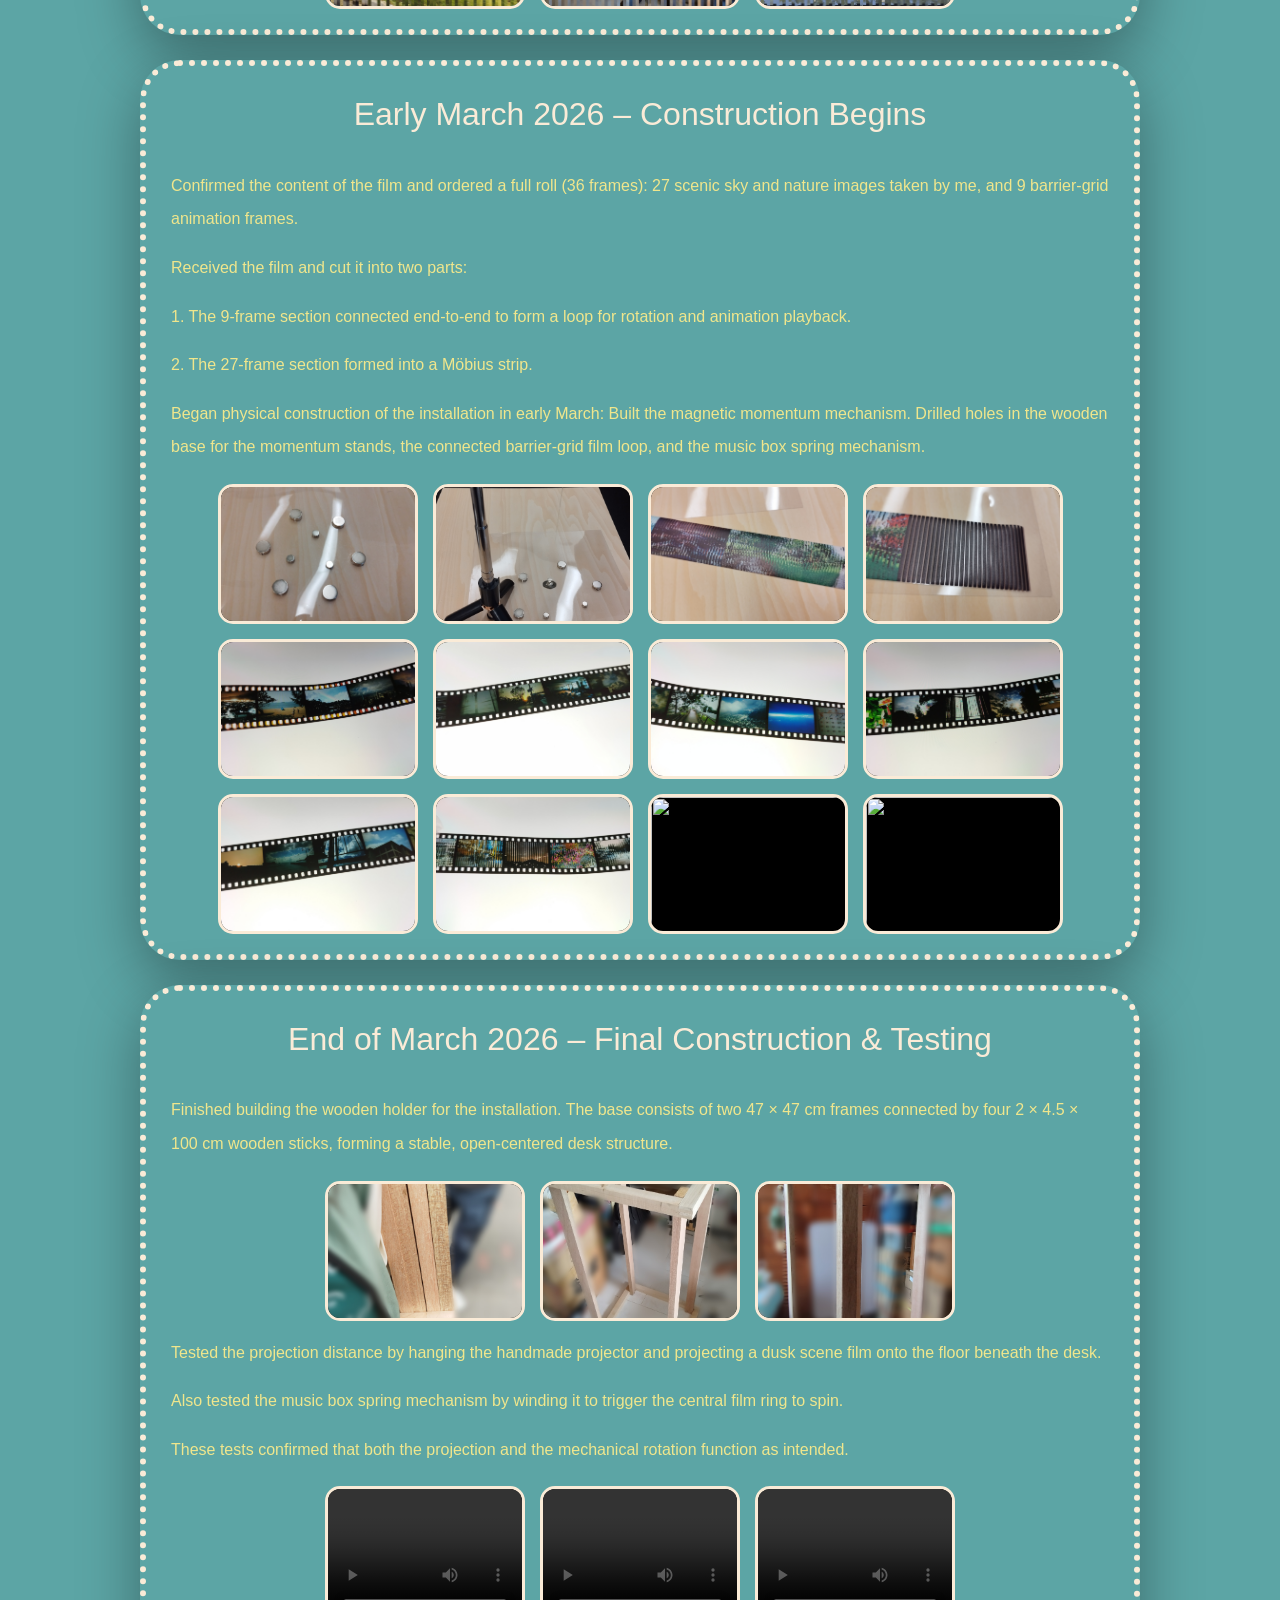
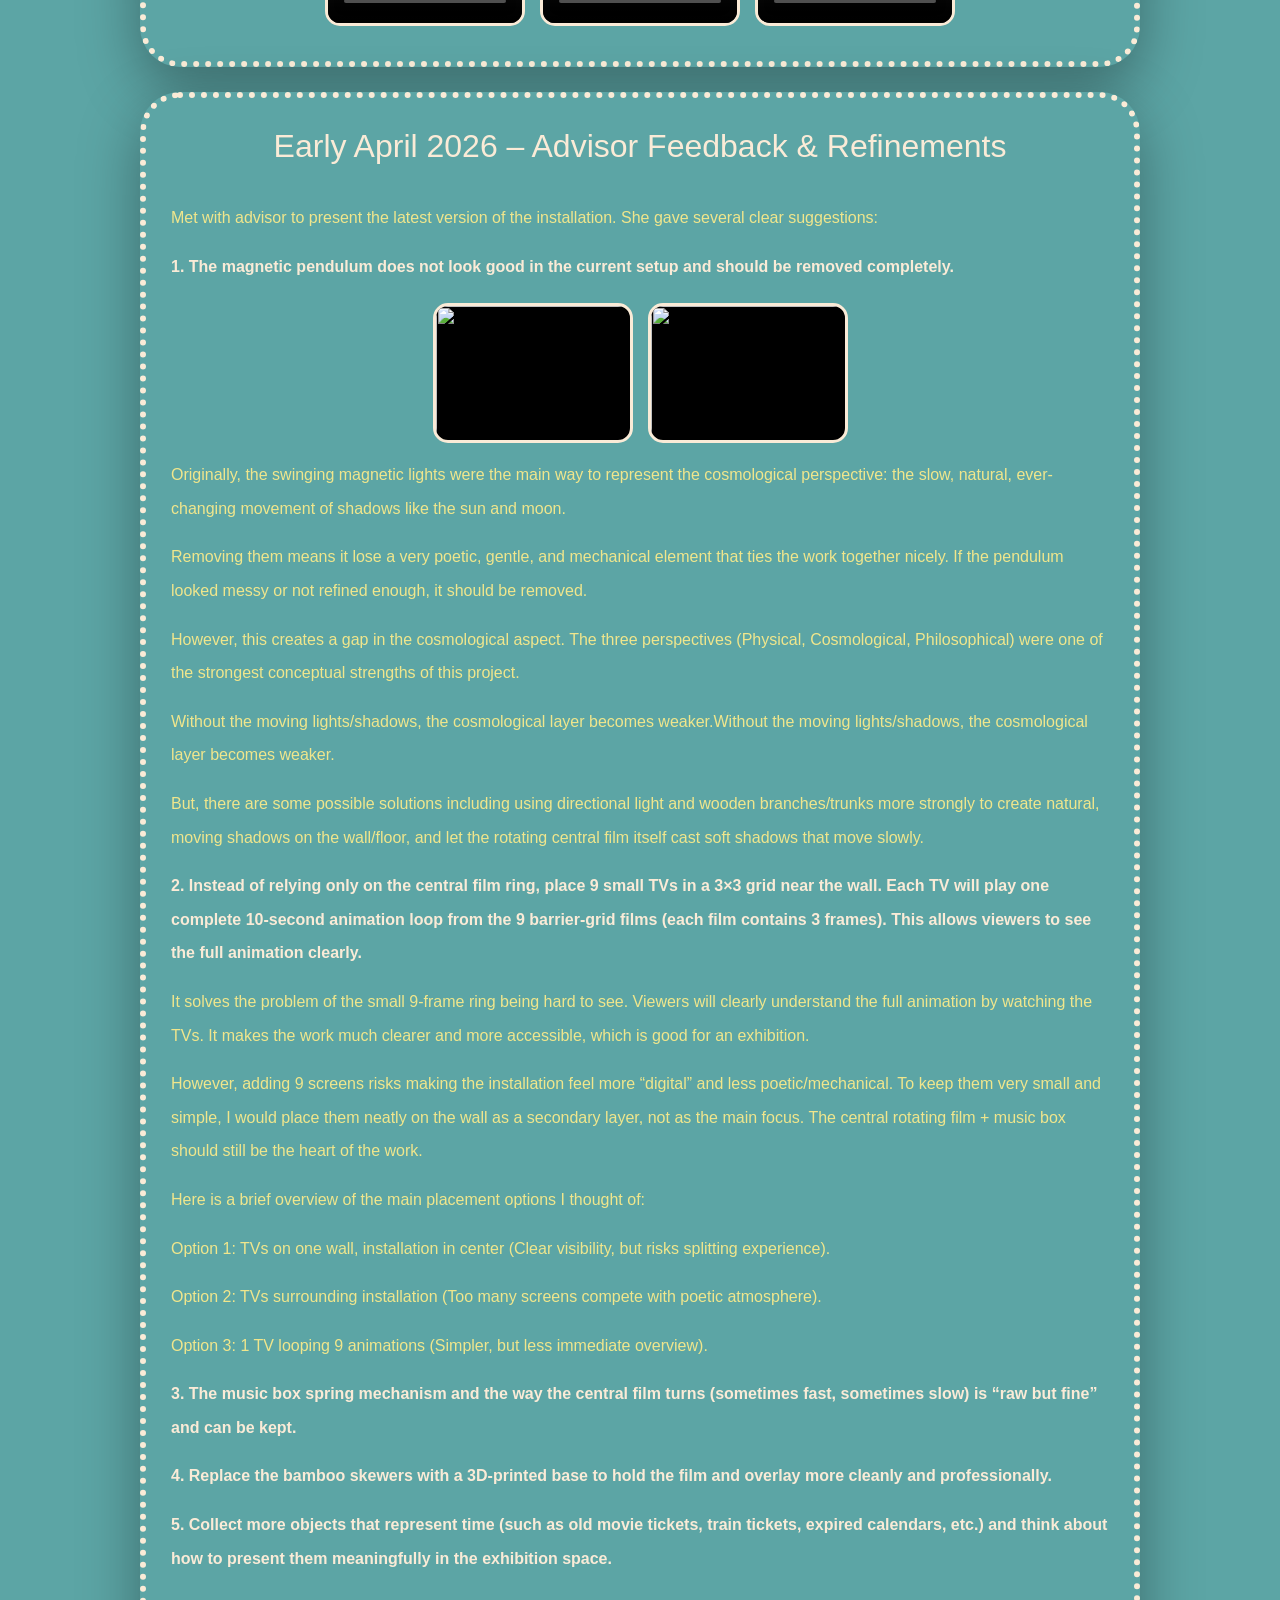
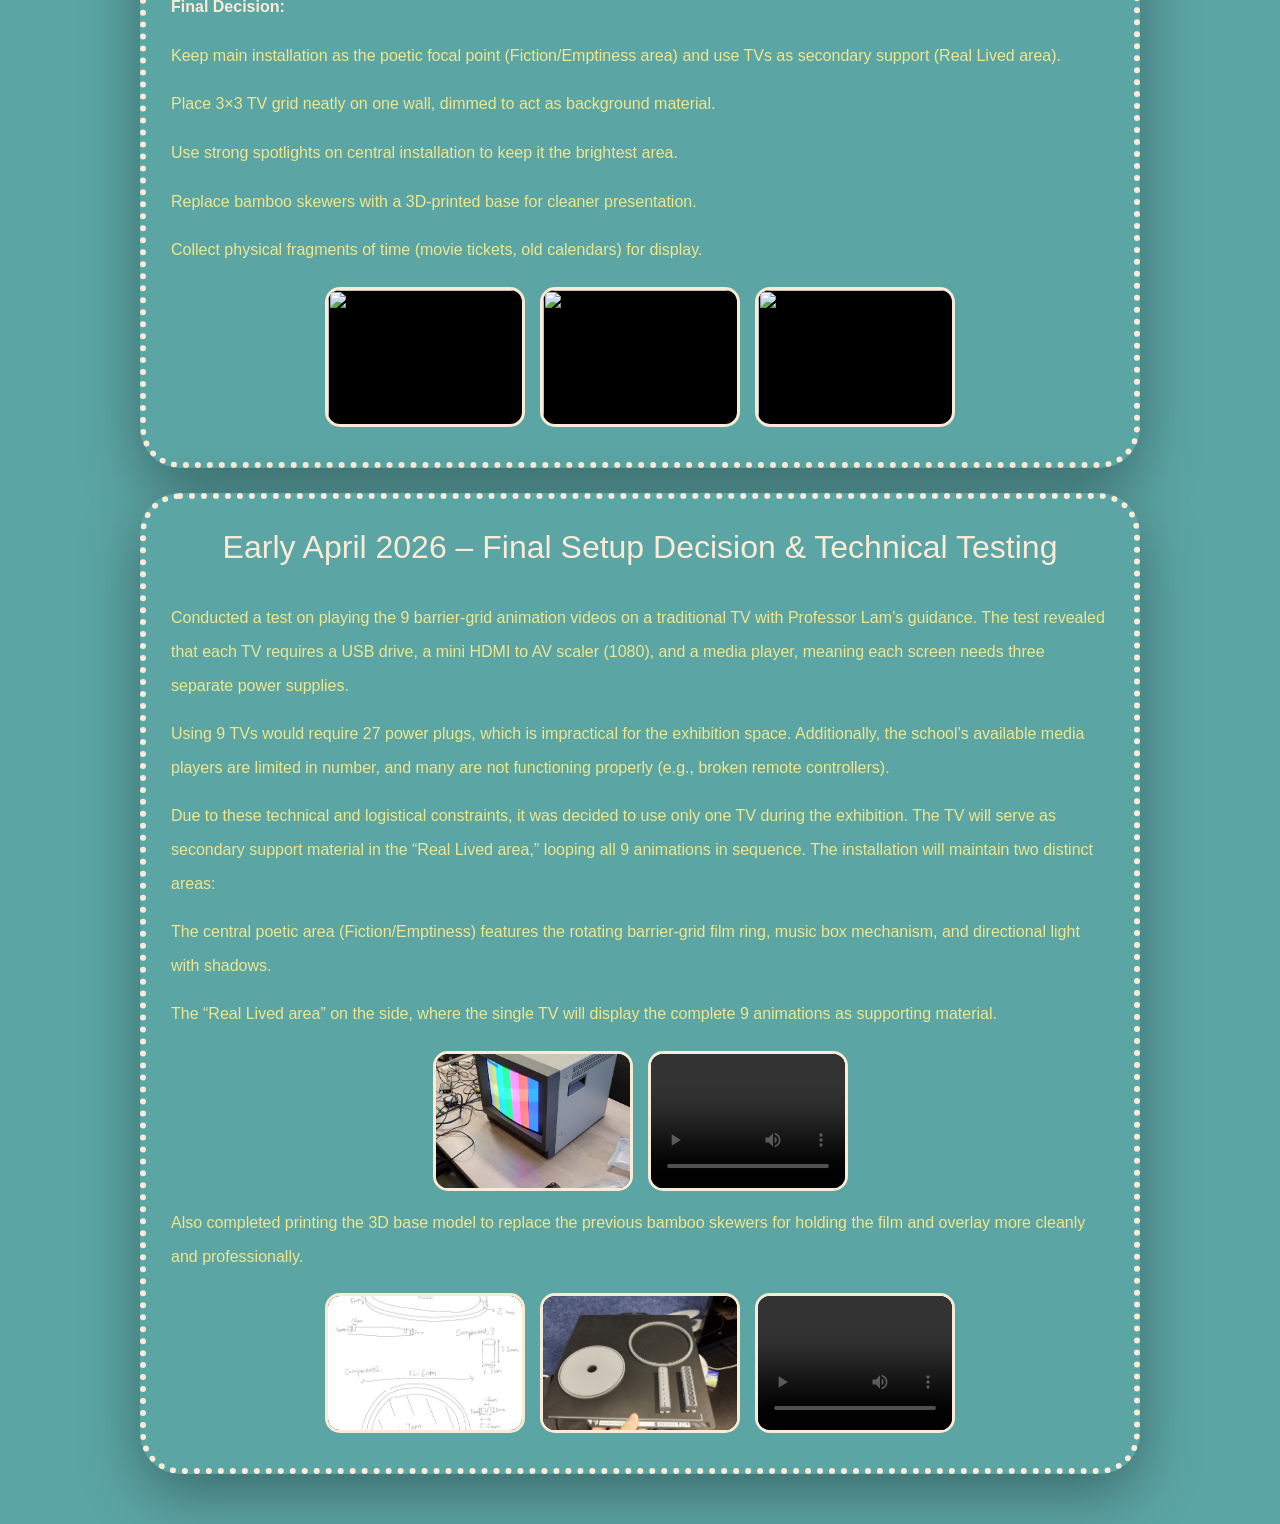
==== commit 2807ee8e: "Add compressed process videos and fix lightbox" ====
--- a/process.html
+++ b/process.html
@@ -4,7 +4,7 @@
 <head>
     <meta charset="UTF-8">
     <meta name="viewport" content="width=device-width, initial-scale=1.0">
-    <title>Process - Ephemeral Cycles</title>
+    <title>Process - Ephemeral Cycle</title>
     <script src="https://d3js.org/d3.v7.min.js"></script>
     <link rel="stylesheet" href="style.css">
     <style>
@@ -232,11 +232,24 @@
                 <div class="process-body">
                     <div class="process-text">
                         <div class="process-points">
-                            <div>As a secondary school student, I felt time accelerate. By the time I noticed, those
-                                years were gone.</div>
-                            <div>Big question: What does it mean to truly cherish time?</div>
-                            <div class="quote-block">Temporal conclusion: Perhaps the way to cherish time is to ignore
-                                it entirely — focus only on the task, immerse in the experience, let time disappear.
+                            <div>As a secondary school student, I felt time accelerate, despite wishing those tough
+                                years would end sooner. By the time I noticed, they were gone.
+                                Recently, my New Year’s resolution to “cherish time”. However, I’ve struggled to define
+                                what this means. Despite my efforts to ‘keep up’ with time by working hard and
+                                accomplishing as much as possible, I still feel I’m not making good use of it. This
+                                realization has sparked an intriguing question: what does it truly mean to cherish time?
+                                Typically, time is perceived as a linear progression linking past, present, and future.
+                                However, I believe it’s possible to perceive time as encompassing only the 'now'—the
+                                only truly 'existing' moment. The past is unchangeable, and the future is uncertain, as
+                                no one knows how long they will live. The present is the only moment we can truly
+                                control. Yu Yan Peng once said, 'If you are depressed, you are living in the past; if
+                                you are anxious, you are living in the future; if you are at peace, you are living in
+                                the present.' Having experienced significant periods of depression and anxiety, I deeply
+                                feel that these emotions have wasted much of my time, pulling me away from the present.
+                                This insight shapes my memento mori artwork, which seeks to anchor viewers in the 'now'
+                                to find peace and mindfulness.
+                                Perhaps the true way to cherish time is to ignore it entirely, focusing solely on the
+                                task at hand and immersing myself in the experience without thoughts of time.
                             </div>
                         </div>
                     </div>
@@ -342,8 +355,7 @@
                             <div>Goal: Generate matching interlaced donut images that perfectly align.</div>
                         </div>
                         <div class="process-gallery">
-                            <img src="images/Mid-November 2025 – Technical Development_01.jpg"
-                                alt="Adobe Illustrator Grid">
+                            <img src="images/Mid-November 2025 – Technical Development_01.jpg">
                         </div>
                     </div>
                 </div>
@@ -354,12 +366,22 @@
                 <div class="process-body">
                     <div class="process-text">
                         <div class="process-points">
-                            <div>Abandoned the series for one unified interactive installation.</div>
-                            <div>Includes Physical (cylinder), Cosmological (light/shadow), and Philosophical (pulse
-                                sensor) aspects.</div>
+                            <div>Decided to abandon the series of three separate artworks in favour of one unified
+                                interactive installation that includes all three aspects of time.
+                                Physical: Central vertical cylinder rotates with barrier-grid animation of plant life
+                                cycle.
+                                Cosmological: Directional light creates shifting shadows from abstract wooden trunks and
+                                branches.
+                                Philosophical: Pulse sensor in wooden “root” adjusts rotation speed to viewer’s
+                                heartbeat.
+                                Overall: Abstract organic form (50 × 50 × 50 cm) with fixed light for changing shadows.
+                            </div>
+                            <div><a
+                                    href="https://docs.google.com/document/d/1rrM8dDoElMUmNHQ3BaLB6eWNCHVlP_6sXP2XOCGydDs/edit?usp=share_link">GT
+                                    Proposal</a></div>
                         </div>
                         <div class="process-gallery">
-                            <img src="images/End of November 2025_01.jpg" alt="Single Installation Proposal">
+                            <img src="images/End of November 2025_01.jpg">
                         </div>
                     </div>
                 </div>
@@ -370,10 +392,33 @@
                 <div class="process-body">
                     <div class="process-text">
                         <div class="process-points">
-                            <div>The plant grows on one half, dies on the other, then flips and starts again forever.
-                            </div>
-                            <div>Solution for rotation: Cut a slit and thread the second strip through to allow
-                                independent rotation.</div>
+                            <div>Started working on an alternative version using a Möbius strip instead of a cylinder.
+                                The plant life-cycle animation will run along this endless loop: the plant grows on one
+                                half, dies on the other, then flips and starts growing again forever.
+                            </div>
+                            <div>It never has a real beginning or end. The heartbeat sensor will still control the
+                                speed: calm pulse = slow rotation, excited pulse = fast rotation. The strong light from
+                                above will cast a single moving shadow that twists and turns with the strip, creating a
+                                second, slower animation on the walls. This version feels more magical and directly
+                                shows the idea of an endless natural cycle. </div>
+                            <div>Decided to try lenticular lens animation (advanced barrier-grid) for multi-angle motion
+                                without extra overlays.
+                                Switched from timelapse to real-time recorded video: will use a camera for live plant
+                                footage or open-source CCTVs (e.g., nature webcams), process frames in real time,
+                                interlace for lenticular, and project onto the Möbius strip.</div>
+                            <div>One important thing I found is that if I print the interlaced image, stack it with the
+                                overlay, and form them into a Möbius strip, then connect one strip to a rotating roller
+                                to play the animation continuously, I realized this is not feasible. The two stacked
+                                strips in a Möbius shape cannot be separated, and it’s impossible to rotate only one,
+                                they become one piece. To solve this, I can first make one Möbius strip, then cut a slit
+                                in the middle, and thread the second strip through it. This way, they can rotate
+                                independently.</div>
+                            <div>My tests show that stacking the interlaced image and overlay into one Möbius loop would
+                                indeed make them inseparable, so relative motion (key for animation) is impossible if
+                                both turn together. But the slit method fixes that perfectly: make one loop first, cut a
+                                small slit (5–10 cm) in the middle of the strip, then thread the second strip through it
+                                before closing both into Möbius shapes. This lets the two loops “interlock” like linked
+                                rings, allowing independent rotation without untwisting.</div>
                         </div>
                         <div class="process-gallery">
                             <img src="images/Mid-December 2025_01.jpg" alt="Möbius Strip Mechanism 1">
@@ -388,22 +433,74 @@
                 <div class="process-body">
                     <div class="process-text">
                         <div class="process-points">
-                            <div>Using switchable permanent magnets controlled by small servo motors.</div>
-                            <div>Wireless LED lamps with ferromagnetic bases sway to changing magnetic fields.</div>
-                            <div>Creates dynamic shadows simulating independent orbits of celestial bodies.</div>
+                            <div>To preserve the poetic purity of the installation while achieving dynamic,
+                                ever-changing shadows that evoke cosmological time, I have finalized the following
+                                approach:</div>
+                            <div>1. Pure permanent magnets only
+                                I will use switchable permanent magnets (also known as on-off magnets or magnetic
+                                switches) as the core mechanism. These require no electricity to generate or maintain
+                                the magnetic field, produce no heat, and make no noise, fully aligning with the desired
+                                “pure permanent magnet, electricity-free” aesthetic for the magnetic interaction itself.
+                            </div>
+                            <div>2. Controlled by small servo motors
+                                To introduce gentle, automated movement without compromising the poetic intent, I will
+                                attach servo motors to the rotary handles of the switchable magnets. The servos will
+                                slowly and quietly rotate the handles over extended periods (minutes to tens of minutes
+                                per cycle), cyclically varying the magnetic strength from strong → medium → weak →
+                                medium → strong. Different servos can run at slightly different speeds or phases to
+                                create asynchronous patterns.</div>
+                            <div>3. Small hanging lamps responsive to magnets
+                                Each small wireless LED lamp (battery-powered or rechargeable tea lights/night lights)
+                                will have a small piece of ferromagnetic material (thin steel/iron sheet) or a tiny
+                                neodymium magnet attached to its base. This allows the lamps to be gently attracted,
+                                repelled, raised, lowered, or swayed by the changing magnetic fields below.
+                            </div>
+                            <div>4. Dynamic shadow effect
+                                By using multiple switchable magnets controlled by independent servos with varying cycle
+                                times, the multiple hanging lamps will move at different speeds and along slightly
+                                different trajectories, naturally simulating the independent orbits of celestial bodies
+                                (planets, moons, stars). This creates continuously evolving, unpredictable plant-like
+                                shadows on the walls and floor, reinforcing the cosmological perspective of time without
+                                any visible electronics or electrical magnetic components.
+                                This solution maintains the philosophical and aesthetic integrity of using only
+                                permanent magnets for the actual attraction, while introducing just enough subtle
+                                motorized automation (hidden in the base and powered minimally) to bring the shadows to
+                                life in a slow, organic, and celestial manner.</div>
                         </div>
                     </div>
                 </div>
             </div>
 
             <div class="process-entry" id="entry-11">
-                <div class="process-title">Mid-January 2026 – Animation Decisions</div>
+                <div class="process-title">Mid-January 2026 – The latest decisions for the barrier-grid animation on the
+                    Möbius strip installation</div>
                 <div class="process-body">
                     <div class="process-text">
                         <div class="process-points">
                             <div>Chosen 8 frames for the Möbius strip animation.</div>
-                            <div>Content: MTR sunlight, children running, raindrops, sunsets.</div>
-                            <div>Heartbeat interaction: “My pulse controls the rhythm of the universe.”</div>
+                            <div>Content focus: Möbius loop does visually resemble a connected, twisting galaxy when
+                                viewed from certain angles, especially with its single continuous surface that flows
+                                endlessly into itself without a clear “inside” or “outside.”</div>
+                            <div>Using clips that could represent “time” as the content for the barrier-grid animation
+                                like MTR sunlight flashing, park children running, raindrops racing on glass, sunset
+                                silhouette of buildings. </div>
+                            <div>Unlike personal life photos, cosmic events feel timeless and shared, every viewer has
+                                seen or imagined an eclipse or meteor shower. This makes the piece accessible yet
+                                profound: the heartbeat interaction becomes “my pulse controls the rhythm of the
+                                universe,” which is emotionally powerful and philosophically rich.</div>
+                            <div>Strip size: Inner layer (interlaced image): 0.1 mm PVC backlit film
+                                (matte/semi-translucent), printed at 9 cm high × 140 cm long. Outer layer (barrier-grid
+                                overlay): 0.1–0.25 mm clear acetate (OHP transparency film), printed at 10 cm high × 140
+                                cm long.
+                                Reasons for choosing 8 frames:
+                                Usable length: 1400 mm (assuming a small margin for joining/twist).
+                                With 8 frames:
+                                Band width (one full repeating cycle of 8 frames): 175 mm
+                                (1400 mm ÷ 8 = exactly 175 mm — very nice round number)
+                                Slit width (width of each image strip / transparent slit): 21.875 mm → round to 22 mm
+                                (175 mm ÷ 8 = 21.875 mm — 22 mm is practical, easy to print, and gives a tiny bit of
+                                extra margin for alignment)
+                            </div>
                         </div>
                         <div class="process-gallery">
                             <img src="images/Mid-January 2026_01.jpg" alt="Animation Strip Test">
@@ -413,23 +510,69 @@
             </div>
 
             <div class="process-entry" id="entry-12">
-                <div class="process-title">End of January 2026 – Spring Mechanism</div>
-                <div class="process-body">
-                    <div class="process-text">
-                        <div class="process-points">
-                            <div>Adopted a spring-powered mechanism (發條) to achieve the physical aspect of time.</div>
-                            <div>Electricity-free; viewer winds the spring to re-supply mechanical energy.</div>
-                            <div>Symbolizes that time requires human effort to continue flowing.</div>
+                <div class="process-title">End of January 2026 – Adopting a spring-powered mechanism to achieve the
+                    physical aspect of time</div>
+                <div class="process-body">
+                    <div class="process-text">
+                        <div class="process-points">
+                            <div>I minimize the use of physical computing components as much as possible, aiming to make
+                                the entire installation require little to no electricity and feel more simple and
+                                natural.</div>
+                            <div>I have decided to adopt a spring-powered mechanism (發條) to achieve the physical aspect
+                                of time in the work. This approach is completely electricity-free and fully utilizes
+                                pure mechanical physics — energy is stored by winding the spring and released gradually
+                                to drive movement.</div>
+                            <div>Specifically, I will use the spring mechanism to control the swinging motion of the
+                                small lamp with a magnet attached. A magnetic pendulum will naturally slow down and
+                                eventually stop due to friction and air resistance, causing the lamp to illuminate only
+                                one fixed position over time. </div>
+                            <div>To counter this, the viewer can manually wind the spring, which turns the output shaft
+                                connected to a thin string tied to the lamp. This winding action re-supplies mechanical
+                                energy, restarting and sustaining the lamp's swing along the magnetic trajectory. </div>
+                            <div>In this way, the lamp's movement — and therefore the shifting light and shadows across
+                                the Möbius strip — becomes a direct result of the viewer's physical participation,
+                                symbolizing that time requires human effort and intervention to continue flowing and
+                                evolving.</div>
+                            <div>I tested digital versions on iPad by scaling the interlaced + overlay images to match
+                                the real film frame size (2.4 × 3.7 cm physical on screen), and found that 6 frames with
+                                1 pixel per stripe gave the clearest barrier-grid effect, while 4 frames with 3 pixels
+                                per stripe was second best. This worked well on screen because the display has very high
+                                pixel density, perfect contrast, and no material thickness or light diffusion issues.
+                            </div>
                         </div>
                         <div class="process-gallery">
                             <img src="images/End of January 2026_01.jpg">
                             <img src="images/End of January 2026_02.jpg">
+                        </div>
+                        <div>However, when I printed on PVC at the same physical frame size (2.4 × 3.7 cm per image), I
+                            found that the barrier-grid effect completely disappeared. The overlay printed very dark,
+                            the transparent slits were almost invisible or too narrow, and even with backlighting the
+                            interlaced image was mostly blocked. This is mainly caused by three physical factors that
+                            screen simulation cannot replicate:</div>
+                        <div>1. Ink opacity and thickness on PVC. Printed black ink on PVC is not perfectly opaque; it
+                            still allows some light bleed, making the "black bars" semi-transparent and reducing
+                            contrast.</div>
+                        <div>2.Material thickness and light scattering. PVC has thickness (even if thin), which causes
+                            parallax error and diffuses light inside the material, blurring the slit edges and weakening
+                            the reveal effect.</div>
+                        <div>3.Slit width too narrow in physical print. 1 pixel or 3 pixels on screen become extremely
+                            fine lines when printed at 2.4 cm width; printer resolution limits (typically 300–600 dpi)
+                            and ink spread make such narrow slits practically invisible or ineffective.</div>
+                        <div>I am going to test the following combinations.</div>
+                        <div>First, I will try 4 frames with 7 pixels per stripe. At 300 dpi, each stripe will have a
+                            physical width of approximately 0.51–0.59 mm. I will use a black bar and a transparent slit
+                            with a 50/50 duty cycle (for example, 0.55 mm black plus 0.55 mm clear per frame). This
+                            setup should produce a visible reveal when the overlay moves slightly relative to the
+                            interlaced layer.</div>
+                        <div>As an alternative for a slightly smoother reveal, I will also test 5 frames with 5 pixels
+                            per stripe. In this case, the stripe width will be approximately 0.42 mm physically. This is
+                            still borderline printable, but it carries a higher risk.</div>
+                        <div class="process-gallery">
                             <img src="images/End of January 2026_03.jpg">
                         </div>
                     </div>
                 </div>
             </div>
-
             <div class="process-entry" id="entry-13">
                 <div class="process-title">Mid February 2026 – Concept Refinement</div>
                 <div class="process-body">
@@ -488,150 +631,238 @@
                                     </tr>
                                 </table>
                             </div>
+                        </div>
+                        <div class="process-gallery">
+                            <img src="images/Mid-February 2026_01.jpg">
+                            <img src="images/Mid-February 2026_02.jpg">
+                            <img src="images/Mid-February 2026_03.jpg">
+                            <img src="images/Mid-February 2026_04.jpg">
+                            <img src="images/Mid-February 2026_05.jpg">
+                        </div>
+                    </div>
+                </div>
+            </div>
+            <div class="process-entry" id="entry-14">
+                <div class="process-title">End of February 2026 – Animation Content Creation</div>
+                <div class="process-body">
+                    <div class="process-text">
+                        <div class="process-points">
+                            <div>Created several interlaced images for the barrier-grid animation using original videos
+                                I recorded myself. The footage includes scenes I shot specifically for this project as
+                                well as personal videos taken in recent years of my life.</div>
+                            <div>These clips were carefully selected and edited to fit the theme of time, transience,
+                                and everyday moments.</div>
+                            <div>This step ensures all animation content is 100% original, copyright-free, and
+                                personally meaningful.</div>
+                        </div>
+                        <div class="process-gallery">
+                            <img src="images/interlace1.png">
+                            <img src="images/interlace2.png">
+                            <img src="images/interlace3.png">
+                            <img src="images/interlace4.png">
+                            <img src="images/interlace5.png">
+                            <img src="images/interlace6.png">
+                            <img src="images/interlace7.png">
+                            <img src="images/interlace8.png">
+                            <img src="images/interlace9.png">
+                            <img src="images/interlace10.png">
+                            <img src="images/interlace11.png">
+                            <img src="images/interlace12.png">
+                            <img src="images/interlace13.png">
+                            <img src="images/interlace14.png">
+                            <img src="images/interlace15.png">
+                        </div>
+                    </div>
+                </div>
+            </div>
+
+            <div class="process-entry" id="entry-15">
+                <div class="process-title">Early March 2026 – Construction Begins</div>
+                <div class="process-body">
+                    <div class="process-text">
+                        <div class="process-points">
+                            <div>Confirmed the content of the film and ordered a full roll (36 frames): 27 scenic sky
+                                and nature images taken by me, and 9 barrier-grid animation frames.</div>
+                            <div>Received the film and cut it into two parts:</div>
+                            <div>1. The 9-frame section connected end-to-end to form a loop for rotation and animation
+                                playback.</div>
+                            <div>2. The 27-frame section formed into a Möbius strip.</div>
+                            <div>Began physical construction of the installation in early March:
+                                Built the magnetic momentum mechanism.
+                                Drilled holes in the wooden base for the momentum stands, the connected barrier-grid
+                                film loop, and the music box spring mechanism.
+                            </div>
+                        </div>
+                        <div class="process-gallery">
+                            <img src="images/Early March 2026_01.jpg">
+                            <img src="images/Early March 2026_02.jpg">
+                            <img src="images/Early March 2026_03.jpg">
+                            <img src="images/Early March 2026_04.jpg">
+                            <img src="images/Early March 2026_06.jpg">
+                            <img src="images/Early March 2026_07.jpg">
+                            <img src="images/Early March 2026_08.jpg">
+                            <img src="images/Early March 2026_09.jpg">
+                            <img src="images/Early March 2026_10.jpg">
+                            <img src="images/Early March 2026_11.jpg">
+                            <img src="images/Early March 2026_12.jpg">
+                            <img src="images/Early March 2026_13.jpg">
+                        </div>
+                    </div>
+                </div>
+            </div>
+
+            <div class="process-entry" id="entry-16">
+                <div class="process-title">End of March 2026 – Final Construction & Testing</div>
+                <div class="process-body">
+                    <div class="process-text">
+                        <div class="process-points">
+                            <div>Finished building the wooden holder for the installation. The base consists of two 47 ×
+                                47 cm frames connected by four 2 × 4.5 × 100 cm wooden sticks, forming a stable,
+                                open-centered desk structure.</div>
                             <div class="process-gallery">
-                                <img src="images/Mid-February 2026_01.jpg">
-                                <img src="images/Mid-February 2026_02.jpg">
-                                <img src="images/Mid-February 2026_03.jpg">
-                                <img src="images/Mid-February 2026_04.jpg">
-                                <img src="images/Mid-February 2026_05.jpg">
-                            </div>
-                        </div>
-                    </div>
-                </div>
-            </div>
-        </div>
-
-        <div class="process-entry" id="entry-14">
-            <div class="process-title">Early March 2026 – Construction Begins</div>
-            <div class="process-body">
-                <div class="process-text">
-                    <div class="process-points">
-                        <div>Confirmed film content (36 frames): 27 scenic images and 9 animation frames.</div>
-                        <div>Cut into a 9-frame loop for rotation and a 27-frame Möbius strip.</div>
-                        <div>Built the magnetic momentum mechanism.</div>
-                        <div>Drilled holes in the wooden base for stands, film loop, and spring
-                            mechanism.</div>
-                    </div>
-                    <div class="process-gallery">
-                        <img src="images/Early March 2026_01.jpg">
-                        <img src="images/Early March 2026_02.jpg">
-                        <img src="images/Early March 2026_03.jpg">
-                        <img src="images/Early March 2026_04.jpg">
-                        <img src="images/Early March 2026_06.jpg">
-                        <img src="images/Early March 2026_07.jpg">
-                        <img src="images/Early March 2026_08.jpg">
-                        <img src="images/Early March 2026_09.jpg">
-                        <img src="images/Early March 2026_10.jpg">
-                        <img src="images/Early March 2026_11.jpg">
-                        <img src="images/Early March 2026_12.jpg">
-                        <img src="images/Early March 2026_13.jpg">
-                    </div>
-                </div>
-            </div>
-        </div>
-
-        <div class="process-entry" id="entry-15">
-            <div class="process-title">End of March 2026 – Final Construction & Testing</div>
-            <div class="process-body">
-                <div class="process-text">
-                    <div class="process-points">
-                        <div>Finished building the wooden holder for the installation. The base consists of two 47 ×
-                            47 cm frames connected by four 2 × 4.5 × 100 cm wooden sticks, forming a stable,
-                            open-centered desk structure.</div>
-                        <div>Tested the projection distance by hanging the handmade projector and projecting a dusk
-                            scene film onto the floor beneath the desk. </div>
-                        <div>Also tested the music box spring mechanism by winding it to trigger the central film
-                            ring to spin.</div>
-                        <div>These tests confirmed that both the projection and the mechanical rotation function as
-                            intended.</div>
-                        <div class="process-gallery">
-                            <video controls>
-                                <source src="images/End of March 2026_01.mp4">
-                            </video>
-                            <video controls>
-                                <source src="images/End of March 2026_02.mp4">
-                            </video>
-                            <video controls>
-                                <source src="images/End of March 2026_03.mp4">
-                            </video>
-                        </div>
-                    </div>
-                </div>
-            </div>
-        </div>
-
-        <div class="process-entry" id="entry-16">
-            <div class="process-title">Early April 2026 – Advisor Feedback & Refinements</div>
-            <div class="process-body">
-                <div class="process-text">
-                    <div class="process-points">
-                        <div>Met with advisor to present the latest version of the installation. She gave several
-                            clear suggestions:</div>
-
-                        <div><span class="bold-text">1. The magnetic pendulum does not look good in the current
-                                setup and should be removed completely.</span></div>
-                        <div class="process-gallery">
-                            <img src="images/Early April 2026_01.png">
-                            <img src="images/Early April 2026_02.png">
-                        </div>
-                        <div>Originally, the swinging magnetic lights were the main way to represent the
-                            cosmological perspective: the slow, natural, ever-changing movement of shadows like the
-                            sun and moon. </div>
-                        <div>Removing them means it lose a very poetic, gentle, and mechanical element that ties
-                            the work together nicely. If the pendulum looked messy or not refined enough, it should
-                            be removed. </div>
-                        <div>However, this creates a gap in the cosmological aspect. The three perspectives
-                            (Physical, Cosmological, Philosophical) were one of the strongest conceptual strengths
-                            of this project. </div>
-                        <div>Without the moving lights/shadows, the cosmological layer becomes weaker.Without the
-                            moving lights/shadows, the cosmological layer becomes weaker.</div>
-                        <div>But, there are some possible solutions including using directional light and wooden
-                            branches/trunks more strongly to create natural, moving shadows on the wall/floor, and
-                            let the rotating central film itself cast soft shadows that move slowly.</div>
-
-                        <div><span class="bold-text">2. Instead of relying only on the central film ring, place 9
-                                small TVs in a 3×3 grid near the wall. Each TV will play one complete 10-second
-                                animation loop from the 9 barrier-grid films (each film contains 3 frames). This
-                                allows viewers to see the full animation clearly.</span></div>
-                        <div>It solves the problem of the small 9-frame ring being hard to see. Viewers will clearly
-                            understand the full animation by watching the TVs. It makes the work much clearer and
-                            more accessible, which is good for an exhibition.</div>
-                        <div>However, adding 9 screens risks making the installation feel more “digital” and less
-                            poetic/mechanical. To keep them very small and simple, I would place them neatly on the
-                            wall as a secondary layer, not as the main focus. The central rotating film + music box
-                            should still be the heart of the work. </div>
-                        <div>Here is a brief overview of the main placement options I thought of: </div>
-                        <div>Option 1: TVs on one wall, installation in center (Clear
-                            visibility, but risks splitting experience).</div>
-                        <div>Option 2: TVs surrounding installation (Too many screens
-                            compete with poetic atmosphere).</div>
-                        <div>Option 3: 1 TV looping 9 animations (Simpler, but less
-                            immediate overview).</div>
-                        <div><span class="bold-text">3. The music box spring mechanism and the way the central film
-                                turns (sometimes fast, sometimes slow) is “raw but fine” and can be kept.</span>
-                        </div>
-                        <div><span class="bold-text">4. Replace the bamboo skewers with a 3D-printed base to hold
-                                the film and overlay more cleanly and professionally.</span></div>
-                        <div><span class="bold-text">5. Collect more objects that represent time (such as old movie
-                                tickets, train tickets, expired calendars, etc.) and think about how to present them
-                                meaningfully in the exhibition space.</span></div>
-                        <div><span class="bold-text">Final Decision:</span></div>
-                        <div>Keep main installation as the poetic focal point (Fiction/Emptiness area) and use TVs
-                            as secondary support (Real Lived area).</div>
-                        <div>Place 3×3 TV grid neatly on one wall, dimmed to act as background material.</div>
-                        <div>Use strong spotlights on central installation to keep it the brightest area.</div>
-                        <div>Replace bamboo skewers with a 3D-printed base for cleaner presentation.</div>
-                        <div>Collect physical fragments of time (movie tickets, old calendars) for display.</div>
-                        <div class="process-gallery">
-                            <img src="images/Early April 2026_03.png">
-                            <img src="images/Early April 2026_04.png">
-                            <img src="images/Early April 2026_05.png">
-                        </div>
-                    </div>
-                </div>
-            </div>
-        </div>
-
+                                <img src="images/End of March 2026_01.jpg">
+                                <img src="images/End of March 2026_02.jpg">
+                                <img src="images/End of March 2026_03.jpg">
+                            </div>
+                            <div>Tested the projection distance by hanging the handmade projector and projecting a dusk
+                                scene film onto the floor beneath the desk. </div>
+                            <div>Also tested the music box spring mechanism by winding it to trigger the central film
+                                ring to spin.</div>
+                            <div>These tests confirmed that both the projection and the mechanical rotation function as
+                                intended.</div>
+                            <div class="process-gallery">
+                                <video controls>
+                                    <source src="images/End of March 2026_01.mp4">
+                                </video>
+                                <video controls>
+                                    <source src="images/End of March 2026_02.mp4">
+                                </video>
+                                <video controls>
+                                    <source src="images/End of March 2026_03.mp4">
+                                </video>
+                            </div>
+                        </div>
+                    </div>
+                </div>
+            </div>
+
+            <div class="process-entry" id="entry-17">
+                <div class="process-title">Early April 2026 – Advisor Feedback & Refinements</div>
+                <div class="process-body">
+                    <div class="process-text">
+                        <div class="process-points">
+                            <div>Met with advisor to present the latest version of the installation. She gave several
+                                clear suggestions:</div>
+
+                            <div><span class="bold-text">1. The magnetic pendulum does not look good in the current
+                                    setup and should be removed completely.</span></div>
+                            <div class="process-gallery">
+                                <img src="images/Early April 2026_01.png">
+                                <img src="images/Early April 2026_02.png">
+                            </div>
+                            <div>Originally, the swinging magnetic lights were the main way to represent the
+                                cosmological perspective: the slow, natural, ever-changing movement of shadows like the
+                                sun and moon. </div>
+                            <div>Removing them means it lose a very poetic, gentle, and mechanical element that ties
+                                the work together nicely. If the pendulum looked messy or not refined enough, it should
+                                be removed. </div>
+                            <div>However, this creates a gap in the cosmological aspect. The three perspectives
+                                (Physical, Cosmological, Philosophical) were one of the strongest conceptual strengths
+                                of this project. </div>
+                            <div>Without the moving lights/shadows, the cosmological layer becomes weaker.Without the
+                                moving lights/shadows, the cosmological layer becomes weaker.</div>
+                            <div>But, there are some possible solutions including using directional light and wooden
+                                branches/trunks more strongly to create natural, moving shadows on the wall/floor, and
+                                let the rotating central film itself cast soft shadows that move slowly.</div>
+
+                            <div><span class="bold-text">2. Instead of relying only on the central film ring, place 9
+                                    small TVs in a 3×3 grid near the wall. Each TV will play one complete 10-second
+                                    animation loop from the 9 barrier-grid films (each film contains 3 frames). This
+                                    allows viewers to see the full animation clearly.</span></div>
+                            <div>It solves the problem of the small 9-frame ring being hard to see. Viewers will clearly
+                                understand the full animation by watching the TVs. It makes the work much clearer and
+                                more accessible, which is good for an exhibition.</div>
+                            <div>However, adding 9 screens risks making the installation feel more “digital” and less
+                                poetic/mechanical. To keep them very small and simple, I would place them neatly on the
+                                wall as a secondary layer, not as the main focus. The central rotating film + music box
+                                should still be the heart of the work. </div>
+                            <div>Here is a brief overview of the main placement options I thought of: </div>
+                            <div>Option 1: TVs on one wall, installation in center (Clear
+                                visibility, but risks splitting experience).</div>
+                            <div>Option 2: TVs surrounding installation (Too many screens
+                                compete with poetic atmosphere).</div>
+                            <div>Option 3: 1 TV looping 9 animations (Simpler, but less
+                                immediate overview).</div>
+                            <div><span class="bold-text">3. The music box spring mechanism and the way the central film
+                                    turns (sometimes fast, sometimes slow) is “raw but fine” and can be kept.</span>
+                            </div>
+                            <div><span class="bold-text">4. Replace the bamboo skewers with a 3D-printed base to hold
+                                    the film and overlay more cleanly and professionally.</span></div>
+                            <div><span class="bold-text">5. Collect more objects that represent time (such as old movie
+                                    tickets, train tickets, expired calendars, etc.) and think about how to present them
+                                    meaningfully in the exhibition space.</span></div>
+                            <div><span class="bold-text">Final Decision:</span></div>
+                            <div>Keep main installation as the poetic focal point (Fiction/Emptiness area) and use TVs
+                                as secondary support (Real Lived area).</div>
+                            <div>Place 3×3 TV grid neatly on one wall, dimmed to act as background material.</div>
+                            <div>Use strong spotlights on central installation to keep it the brightest area.</div>
+                            <div>Replace bamboo skewers with a 3D-printed base for cleaner presentation.</div>
+                            <div>Collect physical fragments of time (movie tickets, old calendars) for display.</div>
+                            <div class="process-gallery">
+                                <img src="images/Early April 2026_03.png">
+                                <img src="images/Early April 2026_04.png">
+                                <img src="images/Early April 2026_05.png">
+                            </div>
+                        </div>
+                    </div>
+                </div>
+            </div>
+            <div class="process-entry" id="entry-18">
+                <div class="process-title">Early April 2026 – Final Setup Decision & Technical Testing</div>
+                <div class="process-body">
+                    <div class="process-text">
+                        <div class="process-points">
+                            <div>Conducted a test on playing the 9 barrier-grid animation videos on a traditional TV
+                                with
+                                Professor Lam’s guidance. The test revealed that each TV requires a USB drive, a mini
+                                HDMI
+                                to AV scaler (1080), and a media player, meaning each screen needs three separate power
+                                supplies. </div>
+                            <div>Using 9 TVs would require 27 power plugs, which is impractical for the exhibition
+                                space.
+                                Additionally, the school’s available media players are limited in number, and many are
+                                not
+                                functioning properly (e.g., broken remote controllers).</div>
+                            <div>Due to these technical and logistical constraints, it was decided to use only one TV
+                                during
+                                the exhibition. The TV will serve as secondary support material in the “Real Lived
+                                area,”
+                                looping all 9 animations in sequence. The installation will maintain two distinct areas:
+                            </div>
+                            <div>The central poetic area (Fiction/Emptiness) features the rotating barrier-grid film
+                                ring,
+                                music box mechanism, and directional light with shadows.</div>
+                            <div>The “Real Lived area” on the side, where the single TV will display the complete 9
+                                animations as supporting material.</div>
+                            <div class="process-gallery">
+                                <img src="images/Early April 2026_03.jpg">
+                                <video controls>
+                                    <source src="images/Early April 2026_02.mp4">
+                                </video>
+                            </div>
+                            <div>Also completed printing the 3D base model to replace the previous bamboo skewers for
+                                holding the film and overlay more cleanly and professionally.</div>
+                            <div class="process-gallery">
+                                <img src="images/Early April 2026_01.jpg">
+                                <img src="images/Early April 2026_02.jpg">
+                                <video controls>
+                                    <source src="images/Early April 2026_01.mp4">
+                                </video>
+                            </div>
+                        </div>
+                    </div>
+                </div>
+            </div>
         </div>
     </section>
 
@@ -650,7 +881,7 @@
     </div>
 
     <script>
-        // Mapping MM/YYYY to the ID of the earliest entry for that month
+        // 1. DATA MAPPING
         const monthMapping = [
             { label: "08/2025", entryId: "entry-0" },
             { label: "09/2025", entryId: "entry-1" },
@@ -659,25 +890,25 @@
             { label: "12/2025", entryId: "entry-9" },
             { label: "01/2026", entryId: "entry-10" },
             { label: "02/2026", entryId: "entry-13" },
-            { label: "03/2026", entryId: "entry-14" },
-            { label: "04/2026", entryId: "entry-16" }
+            { label: "03/2026", entryId: "entry-15" },
+            { label: "04/2026", entryId: "entry-17" }
         ];
 
-        // Back to top
+        // 2. BACK TO TOP BUTTON
         const btt = document.getElementById('back-to-top');
         window.addEventListener('scroll', () => btt.classList.toggle('show', window.scrollY > 500));
         btt.onclick = () => window.scrollTo({ top: 0, behavior: 'smooth' });
 
-        // Initialize Dropdown Navigation
+        // 3. INITIALIZE DROPDOWN
         window.addEventListener('load', () => {
-            document.body.classList.add('loaded');
+            if (document.body.classList) document.body.classList.add('loaded');
             initDropdown();
         });
 
         function initDropdown() {
             const dropdown = document.getElementById('timeline-dropdown');
-
-            // Populate the select element with options
+            if (!dropdown) return;
+
             monthMapping.forEach((m, index) => {
                 const option = document.createElement('option');
                 option.value = index;
@@ -685,55 +916,115 @@
                 dropdown.appendChild(option);
             });
 
-            // Handle dropdown change event
             dropdown.addEventListener('change', (e) => {
                 const val = parseInt(e.target.value);
                 const targetId = monthMapping[val].entryId;
                 const entry = document.getElementById(targetId);
 
                 if (entry) {
-                    const offset = 80; // Offset to account for the sticky dropdown bar
+                    const offset = 80;
                     const bodyRect = document.body.getBoundingClientRect().top;
                     const elementRect = entry.getBoundingClientRect().top;
                     const elementPosition = elementRect - bodyRect;
                     const offsetPosition = elementPosition - offset;
 
-                    window.scrollTo({
-                        top: offsetPosition,
-                        behavior: 'smooth'
-                    });
+                    window.scrollTo({ top: offsetPosition, behavior: 'smooth' });
                 }
             });
         }
 
-        // Lightbox Logic
+        // 4. SHOW MORE / SHOW LESS LOGIC
+        function toggleText(button) {
+            const wrapper = button.previousElementSibling;
+            wrapper.classList.toggle('expanded');
+
+            if (wrapper.classList.contains('expanded')) {
+                button.textContent = 'Show Less';
+            } else {
+                button.textContent = 'Show More';
+                // Scroll back to the top of this entry so the user doesn't get lost
+                wrapper.closest('.process-entry').scrollIntoView({ behavior: 'smooth' });
+            }
+        }
+
+        // 5. UNIFIED LIGHTBOX LOGIC (Images + Videos)
         const lightbox = document.getElementById('drawing-lightbox');
         const lightboxImg = document.getElementById('drawing-img');
         let currentIdx = 0;
         let galleryImages = [];
 
+        // Create video element for lightbox if it doesn't exist
+        let lightboxVideo = document.getElementById('lightbox-video');
+        if (!lightboxVideo && lightbox) {
+            lightboxVideo = document.createElement('video');
+            lightboxVideo.id = 'lightbox-video';
+            lightboxVideo.controls = true;
+            lightboxVideo.style.display = 'none';
+            lightboxVideo.style.maxWidth = '90%';
+            lightboxVideo.style.maxHeight = '80vh';
+            lightbox.appendChild(lightboxVideo);
+        }
+
+        // Handle Image Clicks
         document.querySelectorAll('.process-gallery img').forEach((el) => {
             el.onclick = (e) => {
+                if (lightboxVideo) {
+                    lightboxVideo.pause();
+                    lightboxVideo.style.display = 'none';
+                }
                 const gallery = e.target.closest('.process-gallery');
                 galleryImages = Array.from(gallery.querySelectorAll('img')).map(img => img.src);
                 currentIdx = galleryImages.indexOf(e.target.src);
+
                 lightboxImg.src = galleryImages[currentIdx];
+                lightboxImg.style.display = 'block';
                 lightbox.style.display = 'flex';
             };
         });
 
-        document.querySelector('.drawing-close').onclick = () => lightbox.style.display = 'none';
+        // Handle Video Clicks (for your new MP4s)
+        function openVideoLightbox(videoElement) {
+            const videoSrc = videoElement.querySelector('source').src;
+            lightboxImg.style.display = 'none';
+
+            lightboxVideo.src = videoSrc;
+            lightboxVideo.style.display = 'block';
+            lightbox.style.display = 'flex';
+            lightboxVideo.play();
+        }
+
+        // Lightbox Navigation (Prev/Next) - only for images
         document.getElementById('drawing-prev').onclick = (e) => {
             e.stopPropagation();
-            currentIdx = (currentIdx - 1 + galleryImages.length) % galleryImages.length;
-            lightboxImg.src = galleryImages[currentIdx];
+            if (galleryImages.length > 0) {
+                currentIdx = (currentIdx - 1 + galleryImages.length) % galleryImages.length;
+                lightboxImg.src = galleryImages[currentIdx];
+            }
         };
+
         document.getElementById('drawing-next').onclick = (e) => {
             e.stopPropagation();
-            currentIdx = (currentIdx + 1) % galleryImages.length;
-            lightboxImg.src = galleryImages[currentIdx];
+            if (galleryImages.length > 0) {
+                currentIdx = (currentIdx + 1) % galleryImages.length;
+                lightboxImg.src = galleryImages[currentIdx];
+            }
         };
-        lightbox.onclick = () => lightbox.style.display = 'none';
+
+        // Close Lightbox
+        const closeBtn = document.querySelector('.drawing-close');
+        if (closeBtn) {
+            closeBtn.onclick = () => {
+                lightbox.style.display = 'none';
+                if (lightboxVideo) lightboxVideo.pause();
+            };
+        }
+
+        lightbox.onclick = (e) => {
+            if (e.target === lightbox) {
+                lightbox.style.display = 'none';
+                if (lightboxVideo) lightboxVideo.pause();
+            }
+        };
     </script>
 </body>
 
--- a/style.css
+++ b/style.css
@@ -437,4 +437,37 @@
     white-space: nowrap;
     text-shadow: 0 1px 2px rgba(0, 0, 0, 0.3);
     font-weight: bold;
+}
+
+.collapsible-wrapper {
+    /* This is the 'ceiling' - any content taller than this will be hidden */
+    max-height: 200px !important; 
+    
+    /* This is the 'cloak' - it MUST be hidden to chop off the text */
+    overflow: hidden !important; 
+    
+    position: relative;
+    transition: max-height 0.5s ease-in-out;
+}
+
+/* This is the 'Fade' effect you are seeing */
+.collapsible-wrapper::after {
+    content: '';
+    position: absolute;
+    bottom: 0;
+    left: 0;
+    width: 100%;
+    height: 80px;
+    background: linear-gradient(transparent, rgba(0, 0, 0, 0.9)); /* Adjust color to your bg */
+    pointer-events: none;
+}
+
+/* When the 'expanded' class is added via JS, the ceiling disappears */
+.collapsible-wrapper.expanded {
+    max-height: 5000px !important; /* A giant number so all text fits */
+}
+
+/* Hide the fade effect when expanded */
+.collapsible-wrapper.expanded::after {
+    display: none;
 }
